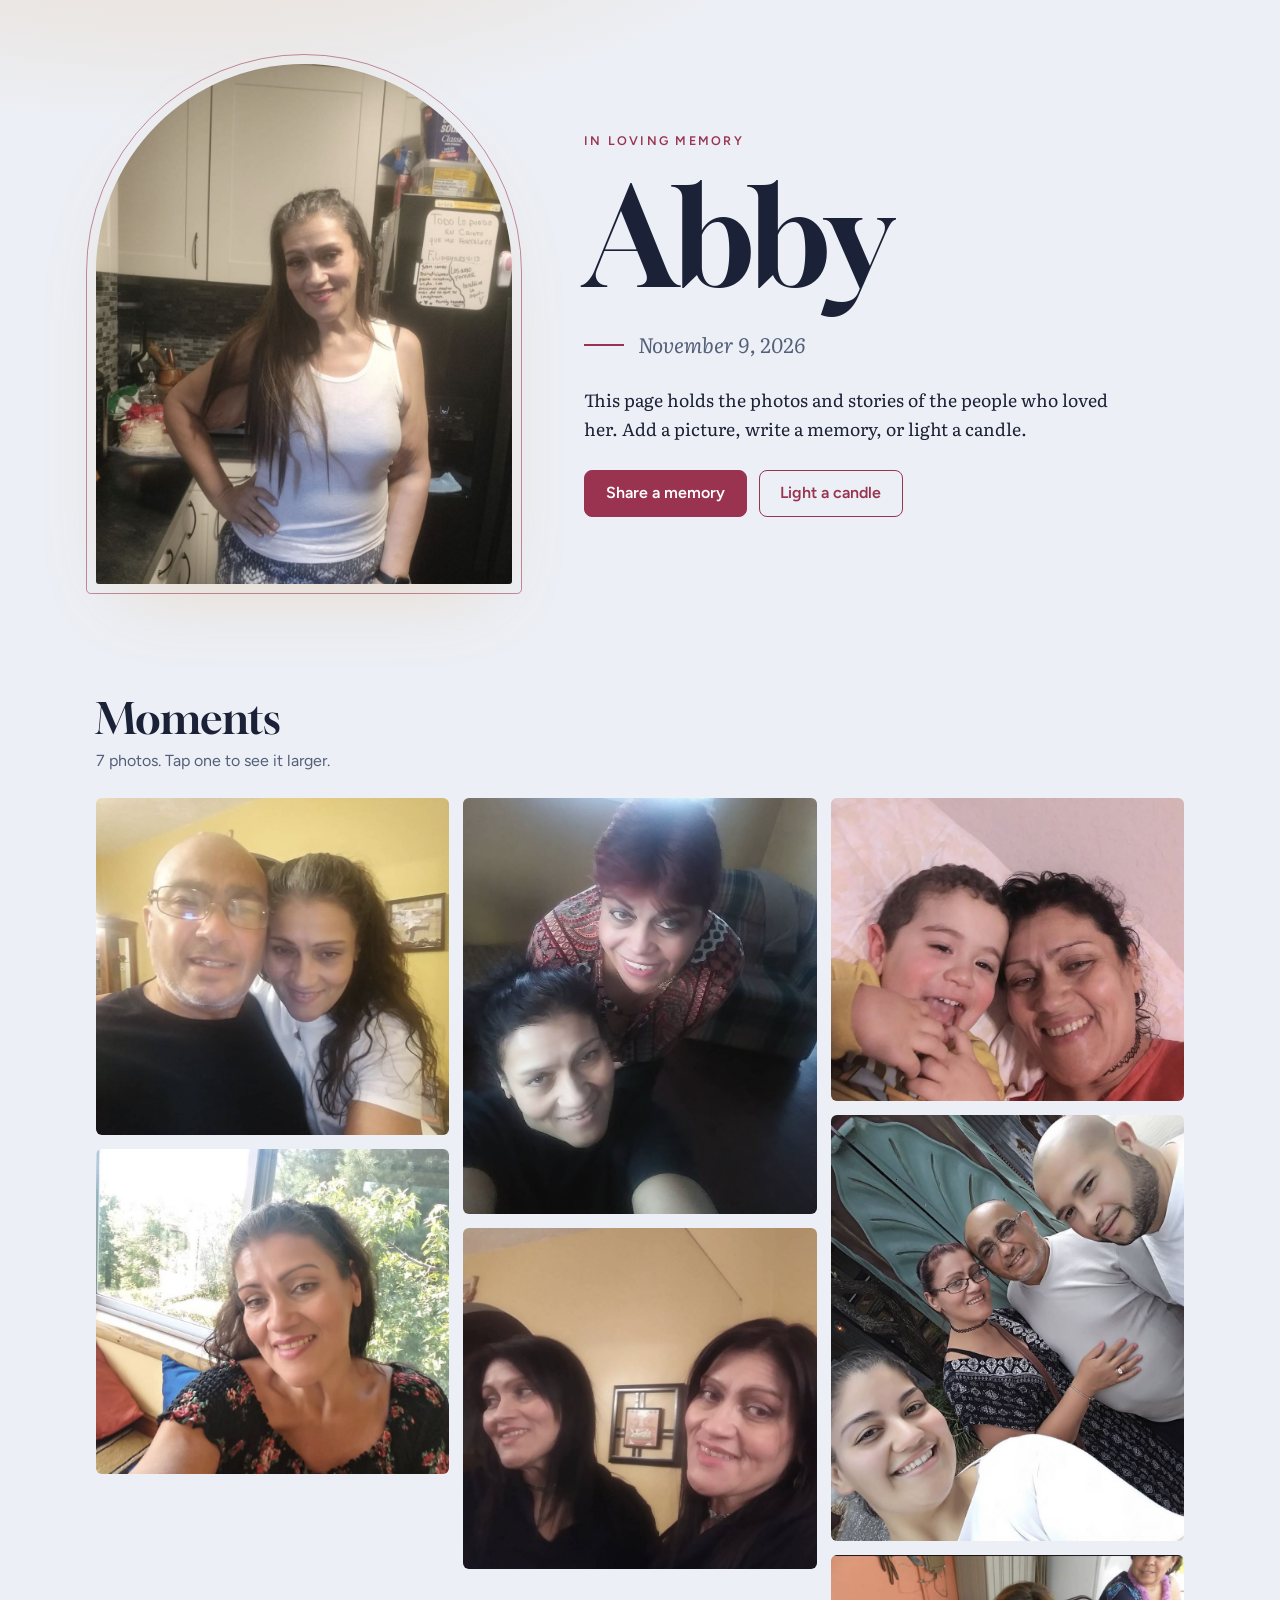
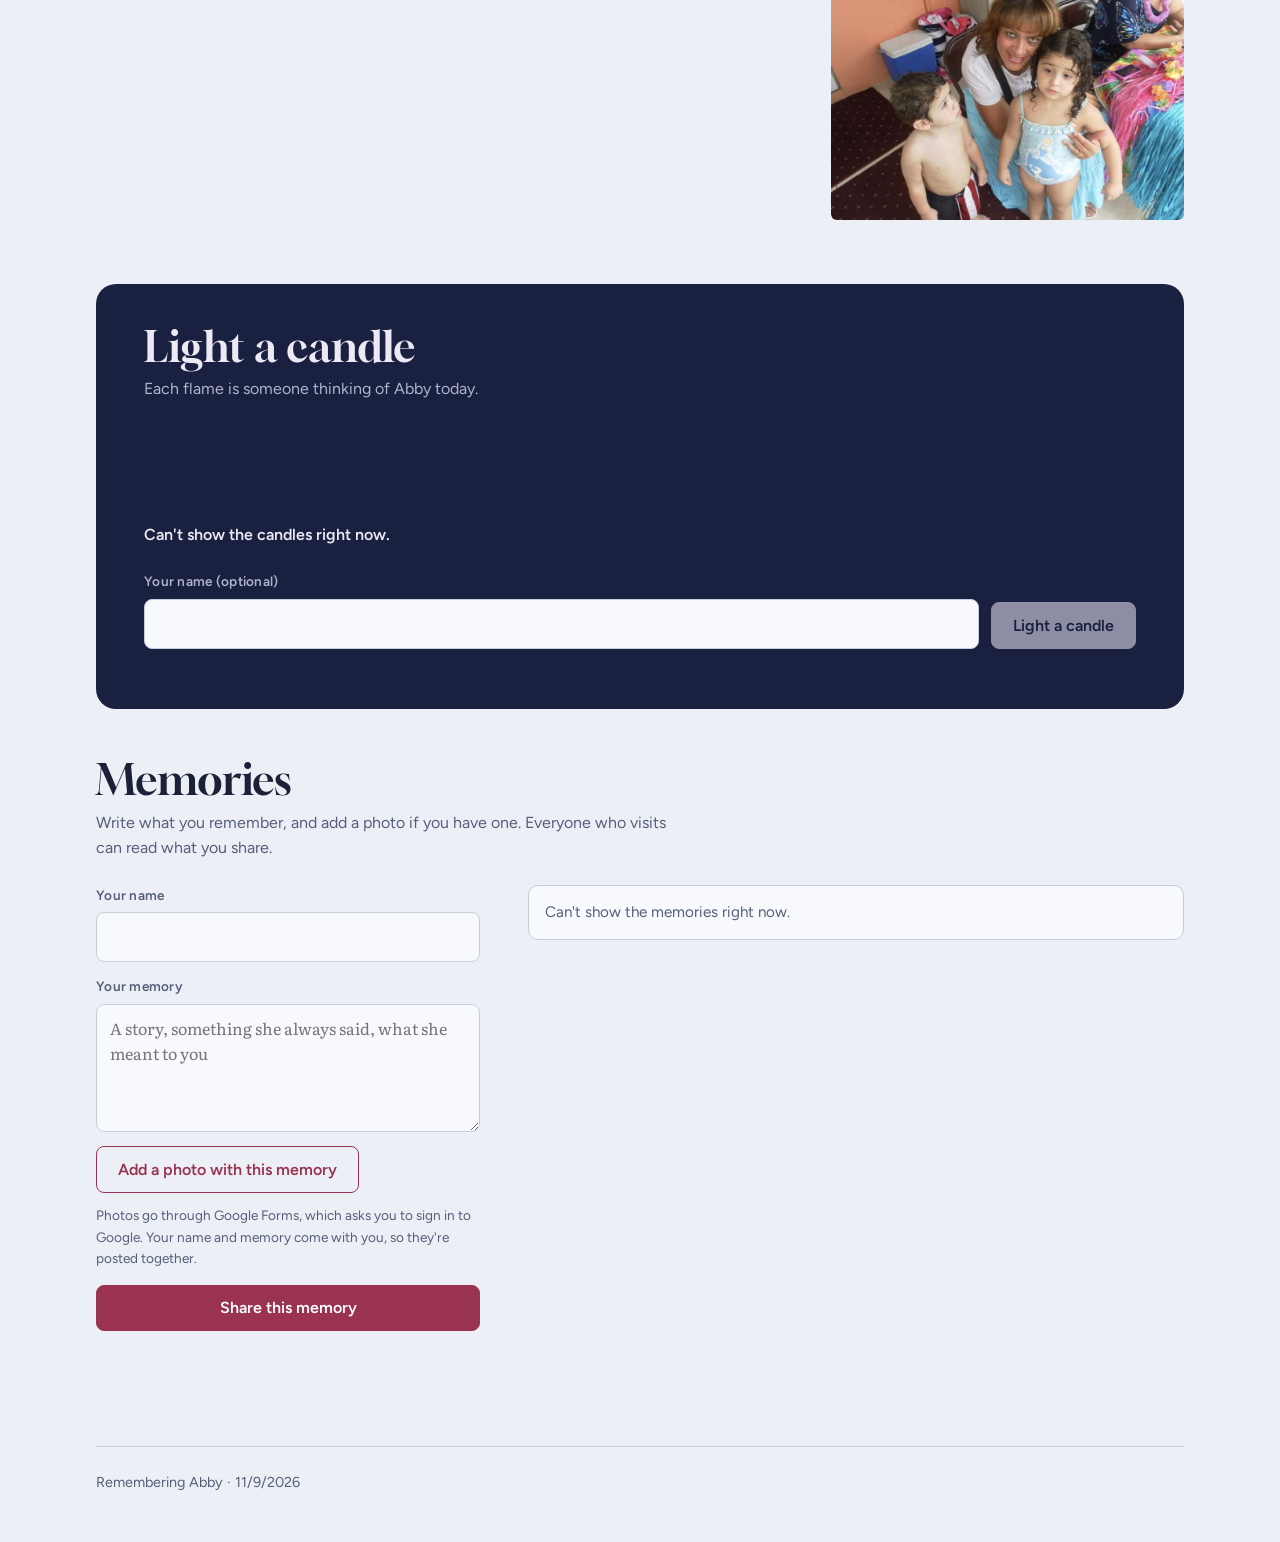
==== abby/index.html @ d4cabc33 "Add files via upload" ====
<!doctype html><html><head><meta charset=utf8><meta name=viewport content="width=device-width,initial-scale=1,viewport-fit=cover"><style>:root{color-scheme:light;box-sizing:border-box;padding-top:env(safe-area-inset-top,0px);padding-bottom:env(safe-area-inset-bottom,0px)}html{scroll-padding-top:env(safe-area-inset-top,0px)}body{margin:0;padding:0;font:14px -apple-system,BlinkMacSystemFont,sans-serif;background:#fff;color:#000}img{max-width:100%}[hidden]:not([hidden=until-found i]){display:none!important}</style></head><body>
<title>Remembering Abby</title>
<meta name="claude:viewport-fit-sides" content="cover">
<link rel="preconnect" href="https://fonts.googleapis.com">
<link rel="preconnect" href="https://fonts.gstatic.com" crossorigin>
<link href="https://fonts.googleapis.com/css2?family=Figtree:wght@400;500;600&family=Gloock&family=Literata:ital,opsz,wght@0,7..72,400;0,7..72,500;1,7..72,400&display=swap" rel="stylesheet">
<style>
/* Layout: arched portrait beside the name on wide screens, stacked on phones; then the photo wall, a candle band, and a shared memory wall with its form. */
:root {
  --bg: #eceff5;
  --surface: #f8f9fc;
  --surface-2: #dfe4ee;
  --fg: #1b2136;
  --muted: #546079;
  --line: #c6cddd;
  --accent: #9a3350;
  --accent-fg: #ffffff;
  --glow: rgba(224, 150, 60, 0.28);
  --band-bg: #1a2040;
  --band-fg: #ece9f5;
  --band-muted: #aeb3cf;
  --scrim: rgba(6, 8, 18, 0.93);
  --scrim-fg: #f2f0f8;
  --display: "Gloock", "Georgia", serif;
  --text: "Literata", "Georgia", serif;
  --ui: "Figtree", system-ui, -apple-system, "Segoe UI", sans-serif;
}
@media (prefers-color-scheme: dark) {
  :root:not([data-theme="light"]) {
    --bg: #10142a;
    --surface: #181d38;
    --surface-2: #232a4d;
    --fg: #ebe8f3;
    --muted: #a3a9c5;
    --line: #313864;
    --accent: #f08fa3;
    --accent-fg: #2a0f18;
    --glow: rgba(246, 185, 85, 0.22);
    --band-bg: #0a0d1e;
    color-scheme: dark;
  }
}
:root[data-theme="dark"] {
  --bg: #10142a;
  --surface: #181d38;
  --surface-2: #232a4d;
  --fg: #ebe8f3;
  --muted: #a3a9c5;
  --line: #313864;
  --accent: #f08fa3;
  --accent-fg: #2a0f18;
  --glow: rgba(246, 185, 85, 0.22);
  --band-bg: #0a0d1e;
  color-scheme: dark;
}

* { box-sizing: border-box; }
html { scroll-behavior: smooth; }
body {
  margin: 0;
  background: var(--bg) radial-gradient(60rem 28rem at 15% -6%, var(--glow), transparent 70%) no-repeat;
  color: var(--fg);
  font-family: var(--ui);
  font-size: 16px;
  line-height: 1.6;
  padding-left: max(16px, env(safe-area-inset-left, 0px));
  padding-right: max(16px, env(safe-area-inset-right, 0px));
  padding-block: 0 3rem;
}
.wrap { max-width: 68rem; margin-inline: auto; }
h1, h2, h3, p { margin: 0; }
button, input, textarea { font: inherit; color: inherit; }
:focus-visible { outline: 2px solid var(--accent); outline-offset: 3px; }

/* Hero */
.hero { display: grid; gap: 2.25rem; align-items: center; padding-block: 2.5rem 3rem; }
.arch { position: relative; width: 100%; max-width: 26rem; margin-inline: auto; aspect-ratio: 4 / 5; }
.arch img {
  display: block; width: 100%; height: 100%; object-fit: cover; object-position: 50% 14%;
  border-radius: 999px 999px 14px 14px;
  box-shadow: 0 30px 80px -30px var(--glow);
  background: var(--surface-2);
}
.arch::after {
  content: ""; position: absolute; inset: -10px; pointer-events: none;
  border: 1.5px solid var(--accent); opacity: 0.55;
  border-radius: 999px 999px 22px 22px;
}
.eyebrow { font-size: 0.78rem; font-weight: 600; letter-spacing: 0.18em; text-transform: uppercase; color: var(--accent); }
h1 { font-family: var(--display); font-weight: 400; font-size: clamp(4.5rem, 19vw, 8.5rem); line-height: 0.95; letter-spacing: -0.01em; margin-block: 0.15em 0.2em; }
.date { display: flex; align-items: center; gap: 0.9rem; font-family: var(--text); font-style: italic; font-size: 1.3rem; color: var(--muted); }
.date::before { content: ""; width: 2.5rem; height: 1.5px; background: var(--accent); }
.lede { font-family: var(--text); font-size: 1.1rem; max-width: 34rem; margin-top: 1.5rem; }
.cta { display: flex; flex-wrap: wrap; gap: 0.75rem; margin-top: 1.75rem; }
.btn {
  display: inline-flex; align-items: center; justify-content: center; min-height: 46px; padding: 0.6rem 1.3rem;
  border-radius: 8px; border: 1.5px solid var(--accent); background: var(--accent); color: var(--accent-fg);
  font-weight: 600; text-decoration: none; cursor: pointer;
}
.btn:hover { filter: brightness(1.08); }
.btn.ghost { background: transparent; color: var(--accent); }
.btn:disabled { opacity: 0.55; cursor: not-allowed; }

/* Sections */
.section { padding-block: 3rem 1rem; }
.section-head { display: grid; gap: 0.4rem; margin-bottom: 1.5rem; }
h2 { font-family: var(--display); font-weight: 400; font-size: clamp(1.9rem, 6vw, 2.6rem); line-height: 1.1; text-wrap: balance; }
.section-head p { color: var(--muted); max-width: 36rem; }

/* Photo wall */
.gallery { column-count: 2; column-gap: 10px; }
.tile {
  display: block; width: 100%; padding: 0; margin: 0 0 10px; border: 0; border-radius: 6px; overflow: hidden;
  background: var(--surface-2); cursor: zoom-in; break-inside: avoid;
}
.tile img { display: block; width: 100%; height: auto; transition: transform 0.35s ease; }
.tile:hover img { transform: scale(1.03); }

/* Candles */
.band { background: var(--band-bg); color: var(--band-fg); border-radius: 20px; padding: 2.5rem clamp(1.25rem, 5vw, 3rem); margin-top: 3rem; }
.band h2 { color: var(--band-fg); }
.band .section-head p { color: var(--band-muted); }
.flames { display: flex; flex-wrap: wrap; align-items: flex-end; gap: 1rem 1.1rem; min-height: 6rem; padding-block: 0.5rem 1.25rem; }
.candle { display: flex; flex-direction: column; align-items: center; width: 24px; }
.candle svg { width: 14px; height: 24px; fill: url(#flameGrad); filter: drop-shadow(0 0 8px rgba(246, 185, 85, 0.75)); transform-origin: 50% 100%; animation: flick 2.6s ease-in-out infinite; animation-delay: var(--d, 0s); }
.candle.unlit svg { fill: none; filter: none; animation: none; opacity: 0; }
.candle .wick { width: 2px; height: 6px; background: #4a4a58; }
.candle .wax { width: 18px; height: 30px; border-radius: 3px 3px 4px 4px; background: linear-gradient(90deg, #d4cdbd, #f2ede1 45%, #c9c1af); }
.candle.unlit .wax { opacity: 0.45; }
.candle.fresh svg { animation: flick 2.6s ease-in-out infinite, kindle 0.9s ease-out; }
@keyframes flick {
  0%, 100% { transform: scale(1, 1) rotate(-1deg); }
  25% { transform: scale(0.96, 1.06) rotate(1.5deg); }
  50% { transform: scale(1.04, 0.97) rotate(-1deg); }
  75% { transform: scale(0.98, 1.03) rotate(1deg); }
}
@keyframes kindle { from { opacity: 0; transform: scale(0.2); } to { opacity: 1; } }
.candle-count { font-weight: 600; }
.candle-names { color: var(--band-muted); font-size: 0.95rem; margin-top: 0.15rem; overflow-wrap: anywhere; }
.candle-form { display: flex; flex-wrap: wrap; gap: 0.75rem; align-items: flex-end; margin-top: 1.5rem; }
.candle-form .field { flex: 1 1 14rem; min-width: 0; }
.band label { color: var(--band-muted); }
.band input { background: rgba(255, 255, 255, 0.08); border-color: rgba(255, 255, 255, 0.25); color: var(--band-fg); }
.band .btn { background: var(--band-fg); border-color: var(--band-fg); color: #1a2040; }
.band .status { color: var(--band-muted); }

/* Form + wall */
.share { display: grid; gap: 2rem; }
.form { display: grid; gap: 0.9rem; align-content: start; min-width: 0; }
.field { display: grid; gap: 0.35rem; min-width: 0; }
label { font-size: 0.85rem; font-weight: 600; letter-spacing: 0.02em; color: var(--muted); }
input[type="text"], textarea {
  width: 100%; padding: 0.7rem 0.8rem; border-radius: 8px; border: 1px solid var(--line); background: var(--surface);
  color: var(--fg); font-family: var(--text); font-size: 16px;
}
textarea { resize: vertical; min-height: 8rem; line-height: 1.55; }
.photo-row { display: flex; flex-wrap: wrap; align-items: center; gap: 0.75rem; }
.thumb { display: none; align-items: center; gap: 0.6rem; min-width: 0; }
.thumb.on { display: flex; }
.thumb img { width: 56px; height: 56px; object-fit: cover; border-radius: 6px; }
.linkish { background: none; border: 0; padding: 0.25rem; color: var(--accent); text-decoration: underline; cursor: pointer; font-size: 0.9rem; }
.status { min-height: 1.4em; font-size: 0.92rem; color: var(--muted); overflow-wrap: anywhere; }
.notice { padding: 0.9rem 1rem; border: 1px solid var(--line); border-radius: 10px; background: var(--surface); color: var(--muted); font-size: 0.95rem; }

.wall { display: grid; gap: 1rem; align-content: start; min-width: 0; }
.card { background: var(--surface); border: 1px solid var(--line); border-radius: 12px; padding: 1.1rem 1.2rem; display: grid; gap: 0.8rem; min-width: 0; }
.card-head { display: flex; flex-wrap: wrap; align-items: baseline; justify-content: space-between; gap: 0.25rem 1rem; }
.card-head strong { font-weight: 600; overflow-wrap: anywhere; }
.card-head time { font-size: 0.85rem; color: var(--muted); }
.card .photo { display: block; width: 100%; padding: 0; border: 0; border-radius: 8px; overflow: hidden; background: var(--surface-2); cursor: zoom-in; }
.card .photo img { display: block; width: 100%; max-height: 28rem; object-fit: cover; }
.card .title { font-family: var(--text); font-weight: 500; font-size: 1.2rem; line-height: 1.35; margin-bottom: -0.35rem; overflow-wrap: anywhere; }
.card .msg { font-family: var(--text); font-size: 1.05rem; white-space: pre-wrap; overflow-wrap: anywhere; }
.card .tools { display: flex; justify-content: flex-end; }
.more { justify-self: start; }
.hint { font-size: 0.85rem; color: var(--muted); flex: 1 1 12rem; }
.preview-bar { margin: 1rem 0 0; padding: 0.6rem 0.9rem; border-radius: 8px; background: #fff4d6; color: #5a4300; font-size: 0.9rem; border: 1px solid #e8cf86; }

footer { margin-top: 4rem; padding-top: 1.5rem; border-top: 1px solid var(--line); color: var(--muted); font-size: 0.9rem; }

/* Lightbox */
.lb {
  position: fixed; inset: 0; z-index: 50; display: grid; place-items: center; background: var(--scrim); color: var(--scrim-fg);
  padding: max(16px, env(safe-area-inset-top, 0px)) max(16px, env(safe-area-inset-right, 0px)) max(16px, env(safe-area-inset-bottom, 0px)) max(16px, env(safe-area-inset-left, 0px));
}
.lb figure { margin: 0; display: grid; gap: 0.75rem; justify-items: center; max-width: 100%; }
.lb img { max-width: 100%; max-height: calc(100dvh - 9rem); object-fit: contain; border-radius: 6px; }
.lb figcaption { font-size: 0.95rem; min-height: 1.4em; text-align: center; }
.lb button {
  position: absolute; width: 46px; height: 46px; border-radius: 50%; border: 1px solid rgba(255, 255, 255, 0.35);
  background: rgba(255, 255, 255, 0.1); color: var(--scrim-fg); font-size: 1.4rem; line-height: 1; cursor: pointer;
}
.lb button:hover { background: rgba(255, 255, 255, 0.22); }
.lb .close { top: max(12px, env(safe-area-inset-top, 0px)); right: max(12px, env(safe-area-inset-right, 0px)); }
.lb .prev { left: max(8px, env(safe-area-inset-left, 0px)); top: 50%; transform: translateY(-50%); }
.lb .next { right: max(8px, env(safe-area-inset-right, 0px)); top: 50%; transform: translateY(-50%); }

@media (min-width: 780px) {
  .hero { grid-template-columns: minmax(0, 26rem) minmax(0, 1fr); gap: 4.5rem; padding-block: 4rem 4rem; }
  .gallery { column-count: 3; column-gap: 14px; }
  .tile { margin-bottom: 14px; }
}
@media (min-width: 900px) {
  .share { grid-template-columns: minmax(0, 24rem) minmax(0, 1fr); gap: 3rem; }
  .form { position: sticky; top: 1.5rem; }
}
@media (prefers-reduced-motion: reduce) {
  html { scroll-behavior: auto; }
  .candle svg, .candle.fresh svg { animation: none; }
  .tile img { transition: none; }
}
</style>

<svg width="0" height="0" aria-hidden="true" style="position:absolute">
  <defs>
    <linearGradient id="flameGrad" x1="0" y1="1" x2="0" y2="0">
      <stop offset="0" stop-color="#ffb347"/>
      <stop offset="0.6" stop-color="#ffd27a"/>
      <stop offset="1" stop-color="#fff5d1"/>
    </linearGradient>
  </defs>
</svg>

<div class="wrap">
  <p class="preview-bar" id="preview-bar" hidden>Preview mode: the Google Forms aren't connected yet, so the memories and candles below are samples.</p>
  <header class="hero">
    <div class="arch">
      <img src="img/hero.jpg" alt="Abby smiling in her kitchen with a hand on her hip" width="1000" height="1710">
    </div>
    <div>
      <p class="eyebrow">In loving memory</p>
      <h1>Abby</h1>
      <p class="date"><time datetime="2026-11-09">November 9, 2026</time></p>
      <p class="lede">This page holds the photos and stories of the people who loved her. Add a picture, write a memory, or light a candle.</p>
      <div class="cta">
        <a class="btn" href="#share">Share a memory</a>
        <a class="btn ghost" href="#candle">Light a candle</a>
      </div>
    </div>
  </header>

  <main>
    <section class="section" id="moments" aria-labelledby="moments-h">
      <div class="section-head">
        <h2 id="moments-h">Moments</h2>
        <p id="gallery-count">Tap a photo to see it larger.</p>
      </div>
      <div class="gallery" id="gallery"></div>
    </section>

    <section class="band" id="candle" aria-labelledby="candle-h">
      <div class="section-head">
        <h2 id="candle-h">Light a candle</h2>
        <p>Each flame is someone thinking of Abby today.</p>
      </div>
      <div class="flames" id="flames" role="list" aria-label="Candles lit for Abby"></div>
      <p class="candle-count" id="candle-count" role="status">Loading candles…</p>
      <p class="candle-names" id="candle-names"></p>
      <form class="candle-form" id="candle-form">
        <div class="field">
          <label for="candle-name">Your name (optional)</label>
          <input type="text" id="candle-name" maxlength="60" autocomplete="name">
        </div>
        <button class="btn" type="submit" id="candle-btn" disabled>Light a candle</button>
      </form>
      <p class="status" id="candle-status" role="status"></p>
    </section>

    <section class="section" id="share" aria-labelledby="share-h">
      <div class="section-head">
        <h2 id="share-h">Memories</h2>
        <p>Write what you remember, and add a photo if you have one. Everyone who visits can read what you share.</p>
      </div>
      <div class="share">
        <form class="form" id="memory-form" novalidate>
          <div class="field">
            <label for="m-name">Your name</label>
            <input type="text" id="m-name" maxlength="60" autocomplete="name">
          </div>
          <div class="field">
            <label for="m-text">Your memory</label>
            <textarea id="m-text" maxlength="1500" placeholder="A story, something she always said, what she meant to you"></textarea>
          </div>
          <div class="photo-row">
            <a class="btn ghost" id="m-photo-btn" href="#" target="_blank" rel="noopener">Add a photo with this memory</a>
            <p class="hint">Photos go through Google Forms, which asks you to sign in to Google. Your name and memory come with you, so they're posted together.</p>
          </div>
          <button class="btn" type="submit" id="m-submit" disabled>Share this memory</button>
          <p class="status" id="m-status" role="status"></p>
        </form>
        <div class="wall" id="wall" aria-live="polite">
          <p class="notice" id="wall-note">Loading memories…</p>
        </div>
      </div>
    </section>
  </main>

  <footer>Remembering Abby · 11/9/2026</footer>
</div>

<div class="lb" id="lb" hidden role="dialog" aria-modal="true" aria-label="Photo viewer">
  <button class="close" id="lb-close" type="button" aria-label="Close photo">&times;</button>
  <button class="prev" id="lb-prev" type="button" aria-label="Previous photo">&#8249;</button>
  <figure>
    <img id="lb-img" alt="">
    <figcaption id="lb-cap"></figcaption>
  </figure>
  <button class="next" id="lb-next" type="button" aria-label="Next photo">&#8250;</button>
</div>

<script>
(function () {
  "use strict";

  /* =====================================================================
     GOOGLE FORMS SETUP: fill these in once the forms exist.
     - action:  the form's link with "viewform" changed to "formResponse"
     - entry.*: field IDs from the form's "Get pre-filled link"
     - csv:     the response sheet, File > Share > Publish to web > CSV
     Anything still saying PASTE keeps the page in preview mode.
     ===================================================================== */
  var CONFIG = {
    memory: {
      action:  "https://docs.google.com/forms/d/e/1FAIpQLSdDPqfYQd69Q_Dnz3l2tv9YeFBlRicogiM8KtrCW0ITz5KDoQ/formResponse",
      viewUrl: "https://docs.google.com/forms/d/e/1FAIpQLSdDPqfYQd69Q_Dnz3l2tv9YeFBlRicogiM8KtrCW0ITz5KDoQ/viewform",
      nameField: "entry.21028733",
      textField: "entry.1093168780",
      csv: "https://docs.google.com/spreadsheets/d/e/2PACX-1vQGcqTcfjVIwiO_v-KPiQbvA0LLLXZblczMjMGXKoSOkxswEpS4YhUX8hgvxDOJX9lTBpZwm-gCsdaD/pub?gid=615825495&single=true&output=csv"
    },
    photo: {   // Form 3: name + photo upload + optional memory (needs Google sign-in)
      viewUrl: "https://docs.google.com/forms/d/e/1FAIpQLScji-bZYxpqD9mlubOj-3CBNRKDo7IFK6G1kAQ6GJN7nrgdfQ/viewform",
      nameField: "entry.1441576275",
      titleField: "entry.563567713",
      textField: "entry.481140223",
      csv: "https://docs.google.com/spreadsheets/d/e/2PACX-1vRhi_HnD9PDhYlUTpYmUnFVQetG2IpYB7aWtWR7qo4spMPxc_ucTqq2AANmQDnhCUdV3_8yseDlxKlJ/pub?gid=1080675191&single=true&output=csv"
    },
    candle: {
      action:  "https://docs.google.com/forms/d/e/1FAIpQLSdXDJqT0vHPb66TXbF1hiiLwu73EiNtqHE0Arfr8khKtmQ5Iw/formResponse",
      nameField: "entry.1441576275",
      csv: "https://docs.google.com/spreadsheets/d/e/2PACX-1vSfJNISyMt6jq0S8rJkQxQJCti8zIp_D3LTbKAzOM-jwy3Oi90uQKAJzUbNRSppQmL9a0AvaQppu4iG/pub?gid=2088502476&single=true&output=csv"
    },
    requireApproval: false,  // false = show everything except rows ticked in the Hide column
    refreshSeconds: 60
  };
  var PREVIEW = /PASTE/.test([CONFIG.memory.csv, CONFIG.memory.nameField, CONFIG.photo.csv, CONFIG.photo.viewUrl, CONFIG.candle.csv, CONFIG.candle.nameField].join(" "));

  var $ = function (id) { return document.getElementById(id); };
  function el(tag, props) {
    var n = document.createElement(tag);
    if (props) Object.keys(props).forEach(function (k) {
      var v = props[k];
      if (k === "class") n.className = v;
      else if (k === "text") n.textContent = v;
      else if (k.slice(0, 2) === "on") n.addEventListener(k.slice(2), v);
      else if (v !== false && v != null) n.setAttribute(k, v === true ? "" : v);
    });
    for (var i = 2; i < arguments.length; i++) {
      var c = arguments[i]; if (c == null) continue;
      n.append(c.nodeType ? c : document.createTextNode(c));
    }
    return n;
  }
  function store(key, val) {
    try { if (val === undefined) return localStorage.getItem(key); localStorage.setItem(key, val); } catch (e) {}
    return null;
  }
  function clean(s, max) { return String(s == null ? "" : s).trim().slice(0, max); }

  /* ---------- Photos that ship with the page ---------- */
  var seeded = [
    { key: "s0", src: "img/p7.jpg", alt: "Abby smiling beside a man with glasses in a yellow room", by: "" },
    { key: "s1", src: "img/p6.jpg", alt: "Abby smiling by a sunny window in a floral top", by: "" },
    { key: "s2", src: "img/p4.jpg", alt: "Abby leaning in for a selfie with a woman in a patterned blouse", by: "" },
    { key: "s3", src: "img/p3.jpg", alt: "Abby and another woman in black tops smiling together", by: "" },
    { key: "s4", src: "img/p5.jpg", alt: "Abby smiling and cuddling with a young boy", by: "" },
    { key: "s5", src: "img/p2.jpg", alt: "Abby with three family members in a group selfie", by: "" },
    { key: "s6", src: "img/p1.jpg", alt: "Abby with two small children at a party", by: "" }
  ];
  var visitor = [], items = seeded.slice(), gallerySig = "";
  function renderGallery() {
    items = seeded.concat(visitor);
    var sig = items.map(function (i) { return i.key; }).join("|");
    if (sig === gallerySig) return;
    gallerySig = sig;
    var g = $("gallery");
    g.replaceChildren.apply(g, items.map(function (it, i) {
      return el("button", { class: "tile", type: "button", "aria-label": "Open photo " + (i + 1) + " of " + items.length, onclick: function () { openLb(i); } },
        driveFallback(el("img", { src: it.src, alt: it.alt, loading: "lazy", decoding: "async", referrerpolicy: "no-referrer" })));
    }));
    $("gallery-count").textContent = items.length + " photos. Tap one to see it larger.";
  }

  /* ---------- Lightbox ---------- */
  var lbIndex = 0, lbOpener = null, touchX = null;
  function showLb() {
    var it = items[lbIndex]; if (!it) return;
    $("lb-img").dataset.try = 0; $("lb-img").src = it.src; $("lb-img").alt = it.alt;
    $("lb-cap").textContent = it.by ? "Shared by " + it.by : "";
    $("lb-prev").hidden = $("lb-next").hidden = items.length < 2;
  }
  function openLb(i) { lbOpener = document.activeElement; lbIndex = i; showLb(); $("lb").hidden = false; document.documentElement.style.overflow = "hidden"; $("lb-close").focus(); }
  function closeLb() { $("lb").hidden = true; document.documentElement.style.overflow = ""; if (lbOpener && lbOpener.focus) lbOpener.focus(); }
  function stepLb(d) { lbIndex = (lbIndex + d + items.length) % items.length; showLb(); }
  $("lb-close").addEventListener("click", closeLb);
  $("lb-prev").addEventListener("click", function () { stepLb(-1); });
  $("lb-next").addEventListener("click", function () { stepLb(1); });
  $("lb").addEventListener("click", function (e) { if (e.target === $("lb")) closeLb(); });
  $("lb").addEventListener("touchstart", function (e) { touchX = e.changedTouches[0].clientX; }, { passive: true });
  $("lb").addEventListener("touchend", function (e) {
    if (touchX == null) return;
    var dx = e.changedTouches[0].clientX - touchX; touchX = null;
    if (Math.abs(dx) > 50) stepLb(dx < 0 ? 1 : -1);
  }, { passive: true });
  document.addEventListener("keydown", function (e) {
    if ($("lb").hidden) return;
    if (e.key === "Escape") closeLb(); else if (e.key === "ArrowLeft") stepLb(-1); else if (e.key === "ArrowRight") stepLb(1);
  });

  /* ---------- Google Sheets (CSV) reading ---------- */
  function parseCsv(text) {
    var rows = [], row = [], f = "", q = false;
    for (var i = 0; i < text.length; i++) {
      var c = text[i];
      if (q) { if (c === '"') { if (text[i + 1] === '"') { f += '"'; i++; } else q = false; } else f += c; }
      else if (c === '"') q = true;
      else if (c === ",") { row.push(f); f = ""; }
      else if (c === "\n" || c === "\r") { if (c === "\r" && text[i + 1] === "\n") i++; row.push(f); rows.push(row); row = []; f = ""; }
      else f += c;
    }
    if (f || row.length) { row.push(f); rows.push(row); }
    return rows.filter(function (r) { return r.some(function (x) { return x.trim(); }); });
  }
  function toObjects(rows, prefix) {
    prefix = prefix || "r";
    if (!rows.length) return [];
    var head = rows[0].map(function (h) { return h.toLowerCase(); });
    function col(word) { return head.findIndex(function (h) { return h.indexOf(word) >= 0; }); }
    var c = { title: col("title"), time: col("timestamp"), name: col("name"), text: (col("memory") >= 0 ? col("memory") : col("message")), photo: col("photo"), ok: col("approved"), hide: col("hide") };
    return rows.slice(1).map(function (r, i) {
      function g(k) { return c[k] >= 0 ? (r[c[k]] || "") : ""; }
      return { id: prefix + i, title: clean(g("title"), 100), time: g("time"), name: clean(g("name"), 60), text: clean(g("text"), 1500), photo: drivePhoto(g("photo")), approved: /^\s*(yes|y|true|x)\s*$/i.test(g("ok")), hidden: /^\s*(yes|y|true|x)\s*$/i.test(g("hide")) };
    });
  }
  function drivePhoto(link) {
    var m = String(link || "").match(/[?&]id=([\w-]+)|\/d\/([\w-]+)/);
    var id = m && (m[1] || m[2]);
    return id ? "https://drive.google.com/thumbnail?id=" + id + "&sz=w1200" : (/^img\//.test(link) ? link : null);
  }
  function driveFallback(img) {
    var m = img.src.match(/[?&]id=([\w-]+)|\/d\/([\w-]+)/), id = m && (m[1] || m[2]);
    var tries = id ? ["https://drive.google.com/thumbnail?id=" + id + "&sz=w1200", "https://lh3.googleusercontent.com/d/" + id + "=w1200", "https://drive.google.com/uc?export=view&id=" + id] : [];
    img.addEventListener("error", function () {
      var n = Number(img.dataset.try || 0) + 1;
      img.dataset.try = n;
      if (n < tries.length) img.src = tries[n];
      else { var box = img.closest(".photo, .tile"); if (box) box.hidden = true; }
    });
    return img;
  }
  function fetchCsv(url, prefix) {
    return fetch(url + (url.indexOf("?") < 0 ? "?" : "&") + "t=" + Date.now()).then(function (r) {
      if (!r.ok) throw new Error("http " + r.status);
      return r.text();
    }).then(function (t) { return toObjects(parseCsv(t), prefix); });
  }

  /* ---------- Sending to Google Forms ---------- */
  function sendForm(action, fields) {
    var body = new URLSearchParams();
    Object.keys(fields).forEach(function (k) { body.append(k, fields[k]); });
    if (PREVIEW) return new Promise(function (r) { setTimeout(r, 600); });
    // Google doesn't let pages read the reply, so a sent request counts as done.
    return fetch(action, { method: "POST", mode: "no-cors", body: body });
  }

  /* ---------- Sample data for preview mode ---------- */
  var SAMPLE = {
    memories: [
      { id: "d1", time: "11/9/2026 9:12:00", name: "Sample: a cousin", text: "This is where a memory will show up once someone sends one through the form. A story, something she always said, what she meant to them.", photo: null, approved: true },
      { id: "d2", time: "11/9/2026 8:40:00", name: "Sample: a friend", text: "A Title On The First Line\nIf the first line of a memory is short, it shows as a heading like the one above. Photo posts come from the photo form, and the memory written with it shows on the same card, under the picture.", photo: "img/p3.jpg", approved: true },
      { id: "d3", time: "11/9/2026 8:05:00", name: "Not approved yet", text: "You won't see this one, because it hasn't been approved in the sheet.", photo: null, approved: false }
    ],
    candles: [{ name: "Sample name" }, { name: "" }, { name: "Another name" }, { name: "" }, { name: "" }]
  };

  /* ---------- Candles ---------- */
  var candles = [], localCandle = store("abby-candle") === "1";
  function flameSvg() {
    var s = document.createElementNS("http://www.w3.org/2000/svg", "svg");
    s.setAttribute("viewBox", "0 0 14 24"); s.setAttribute("aria-hidden", "true");
    var p = document.createElementNS("http://www.w3.org/2000/svg", "path");
    p.setAttribute("d", "M7 0C7 7 1 10 1 17a6 6 0 0 0 12 0C13 12 9.500 9.500 7 0Z");
    s.appendChild(p); return s;
  }
  function renderCandles(freshLast) {
    var box = $("flames"), shown = candles.slice(0, 36), n = candles.length;
    if (!n) {
      box.replaceChildren(el("div", { class: "candle unlit", role: "listitem", "aria-label": "No candle lit yet" }, flameSvg(), el("div", { class: "wick" }), el("div", { class: "wax" })));
    } else {
      box.replaceChildren.apply(box, shown.map(function (c, i) {
        var node = el("div", { class: "candle" + (freshLast && i === 0 ? " fresh" : ""), role: "listitem", title: c.name || "",
          "aria-label": c.name ? "Candle lit by " + c.name : "A candle lit by someone who loved her" }, flameSvg(), el("div", { class: "wick" }), el("div", { class: "wax" }));
        node.style.setProperty("--d", (-((i * 0.37) % 2.6)).toFixed(2) + "s");
        return node;
      }));
    }
    $("candle-count").textContent = n === 0 ? "No candles lit yet. Light the first one." : n + (n === 1 ? " candle lit" : " candles lit");
    var named = candles.filter(function (c) { return c.name; }).slice(0, 3).map(function (c) { return c.name; });
    var rest = n - named.length, line = "";
    if (named.length) {
      line = "Lit by " + (named.length === 1 ? named[0] : named.slice(0, -1).join(", ") + " and " + named[named.length - 1]);
      if (rest > 0) line += (named.length === 1 ? " and " : ", plus ") + rest + " more";
      line += ".";
    }
    $("candle-names").textContent = line;
    $("candle-btn").disabled = localCandle;
    $("candle-btn").textContent = localCandle ? "Your candle is lit" : "Light a candle";
  }
  function loadCandles() {
    if (PREVIEW) { if (!candles.length) candles = SAMPLE.candles.slice(); renderCandles(); return Promise.resolve(); }
    return fetchCsv(CONFIG.candle.csv).then(function (rows) {
      candles = rows.reverse().map(function (r) { return { name: r.name }; });
      renderCandles();
    }).catch(function () { $("candle-count").textContent = "Can't show the candles right now."; });
  }
  $("candle-form").addEventListener("submit", function (e) {
    e.preventDefault();
    if (localCandle) return;
    var name = clean($("candle-name").value, 60);
    if (name) store("abby-name", name);
    $("candle-btn").disabled = true; $("candle-status").textContent = "Lighting…";
    var f = {}; f[CONFIG.candle.nameField] = name;
    sendForm(CONFIG.candle.action, f).then(function () {
      localCandle = true; store("abby-candle", "1");
      candles.unshift({ name: name });
      renderCandles(true);
      $("candle-status").textContent = "Your candle is lit. Thank you.";
    }).catch(function () {
      $("candle-btn").disabled = false;
      $("candle-status").textContent = "That didn't go through. Check your connection and try again.";
    });
  });

  /* ---------- Memories ---------- */
  var memories = [], memLimit = 12;
  function whenText(t) {
    var d = new Date(t);
    return isNaN(d) ? "" : d.toLocaleDateString(undefined, { month: "short", day: "numeric", year: "numeric" });
  }
  /* A short first line with more text under it (no ending period) is shown as the memory's title. */
  function splitTitle(m) {
    if (m.title) return { title: m.title, body: m.text };
    var t = m.text || "", nl = t.indexOf("\n");
    if (nl > 0) {
      var first = t.slice(0, nl).trim(), rest = t.slice(nl + 1).trim();
      if (rest && first.length <= 70 && !/[.,;]$/.test(first)) return { title: first, body: rest };
    }
    return { title: "", body: t };
  }
  function renderWall() {
    var list = memories.filter(function (m) { return !m.hidden && (!CONFIG.requireApproval || m.approved); })
                       .filter(function (m) { return m.text || m.photo; });
    visitor = list.filter(function (m) { return m.photo; }).map(function (m) {
      return { key: m.id, src: m.photo, alt: "Photo shared by " + (m.name || "a visitor"), by: m.name || "" };
    });
    renderGallery();
    var wall = $("wall");
    if (!list.length) { wall.replaceChildren(el("p", { class: "notice", text: "No memories here yet. The first one shared will appear for everyone who visits." })); return; }
    var cards = list.slice(0, memLimit).map(function (m) {
      var kids = [el("div", { class: "card-head" }, el("strong", { text: m.name || "A friend" }), el("time", { text: whenText(m.time) }))];
      if (m.photo) kids.push(el("button", { class: "photo", type: "button", "aria-label": "Open photo shared by " + (m.name || "a visitor"),
        onclick: function () { var ix = items.findIndex(function (i) { return i.key === m.id; }); if (ix >= 0) openLb(ix); } },
        driveFallback(el("img", { src: m.photo, alt: "Photo shared by " + (m.name || "a visitor"), loading: "lazy", decoding: "async", referrerpolicy: "no-referrer" }))));
      var tb = splitTitle(m);
      if (tb.title) kids.push(el("h3", { class: "title", text: tb.title }));
      if (tb.body) kids.push(el("p", { class: "msg", text: tb.body }));
      return el.apply(null, ["article", { class: "card" }].concat(kids));
    });
    if (list.length > memLimit) cards.push(el("button", { class: "btn ghost more", type: "button", onclick: function () { memLimit += 12; renderWall(); } }, "Show more memories"));
    wall.replaceChildren.apply(wall, cards);
  }
  function loadMemories() {
    if (PREVIEW) { memories = SAMPLE.memories; renderWall(); return Promise.resolve(); }
    // Text-only memories (Form 1) and photo posts (Form 3) are merged and shown newest first.
    return Promise.all([
      fetchCsv(CONFIG.memory.csv, "m").catch(function () { return null; }),
      fetchCsv(CONFIG.photo.csv, "p").catch(function () { return null; })
    ]).then(function (res) {
      if (!res[0] && !res[1]) throw new Error("both failed");
      memories = (res[0] || []).concat(res[1] || []).sort(function (a, b) { return (Date.parse(b.time) || 0) - (Date.parse(a.time) || 0); });
      renderWall();
    }).catch(function () { $("wall").replaceChildren(el("p", { class: "notice", text: "Can't show the memories right now." })); });
  }

  /* "Add a photo" opens the Google Form with name and memory already filled in */
  function photoLink() {
    var u = CONFIG.photo.viewUrl + "?usp=pp_url";
    var n = clean($("m-name").value, 60), t = clean($("m-text").value, 1500);
    if (n) u += "&" + CONFIG.photo.nameField + "=" + encodeURIComponent(n);
    var tb = splitTitle({ text: t });
    if (tb.title) u += "&" + CONFIG.photo.titleField + "=" + encodeURIComponent(tb.title);
    if (tb.body) u += "&" + CONFIG.photo.textField + "=" + encodeURIComponent(tb.body);
    return u;
  }
  $("m-photo-btn").addEventListener("click", function (e) {
    if (PREVIEW) { e.preventDefault(); $("m-status").textContent = "Preview: this opens the photo form with your name and memory already filled in, so the photo and memory post together."; return; }
    this.href = photoLink();
    if (clean($("m-name").value, 60)) store("abby-name", clean($("m-name").value, 60));
  });

  $("memory-form").addEventListener("submit", function (e) {
    e.preventDefault();
    var name = clean($("m-name").value, 60), text = clean($("m-text").value, 1500);
    if (!name) { $("m-status").textContent = "Please add your name so people know who this is from."; $("m-name").focus(); return; }
    if (!text) { $("m-status").textContent = "Write a few words first, or use Add a photo to send a picture."; $("m-text").focus(); return; }
    store("abby-name", name);
    $("m-submit").disabled = true; $("m-status").textContent = "Sharing…";
    var f = {}; f[CONFIG.memory.nameField] = name; f[CONFIG.memory.textField] = text;
    sendForm(CONFIG.memory.action, f).then(function () {
      $("m-text").value = "";
      $("m-status").textContent = CONFIG.requireApproval
        ? "Thank you. Your memory will appear here once the family has read it."
        : "Thank you. Your memory will appear here in a few minutes.";
    }).catch(function () {
      $("m-status").textContent = "That didn't go through. Check your connection and try again.";
    }).then(function () { $("m-submit").disabled = false; });
  });

  /* ---------- Start ---------- */
  $("preview-bar").hidden = !PREVIEW;
  $("m-submit").disabled = false;
  var saved = store("abby-name");
  if (saved) { $("m-name").value = saved; $("candle-name").value = saved; }
  renderGallery();
  loadCandles(); loadMemories();
  if (!PREVIEW) setInterval(function () { loadCandles(); loadMemories(); }, CONFIG.refreshSeconds * 1000);
})();
</script>

</body></html>
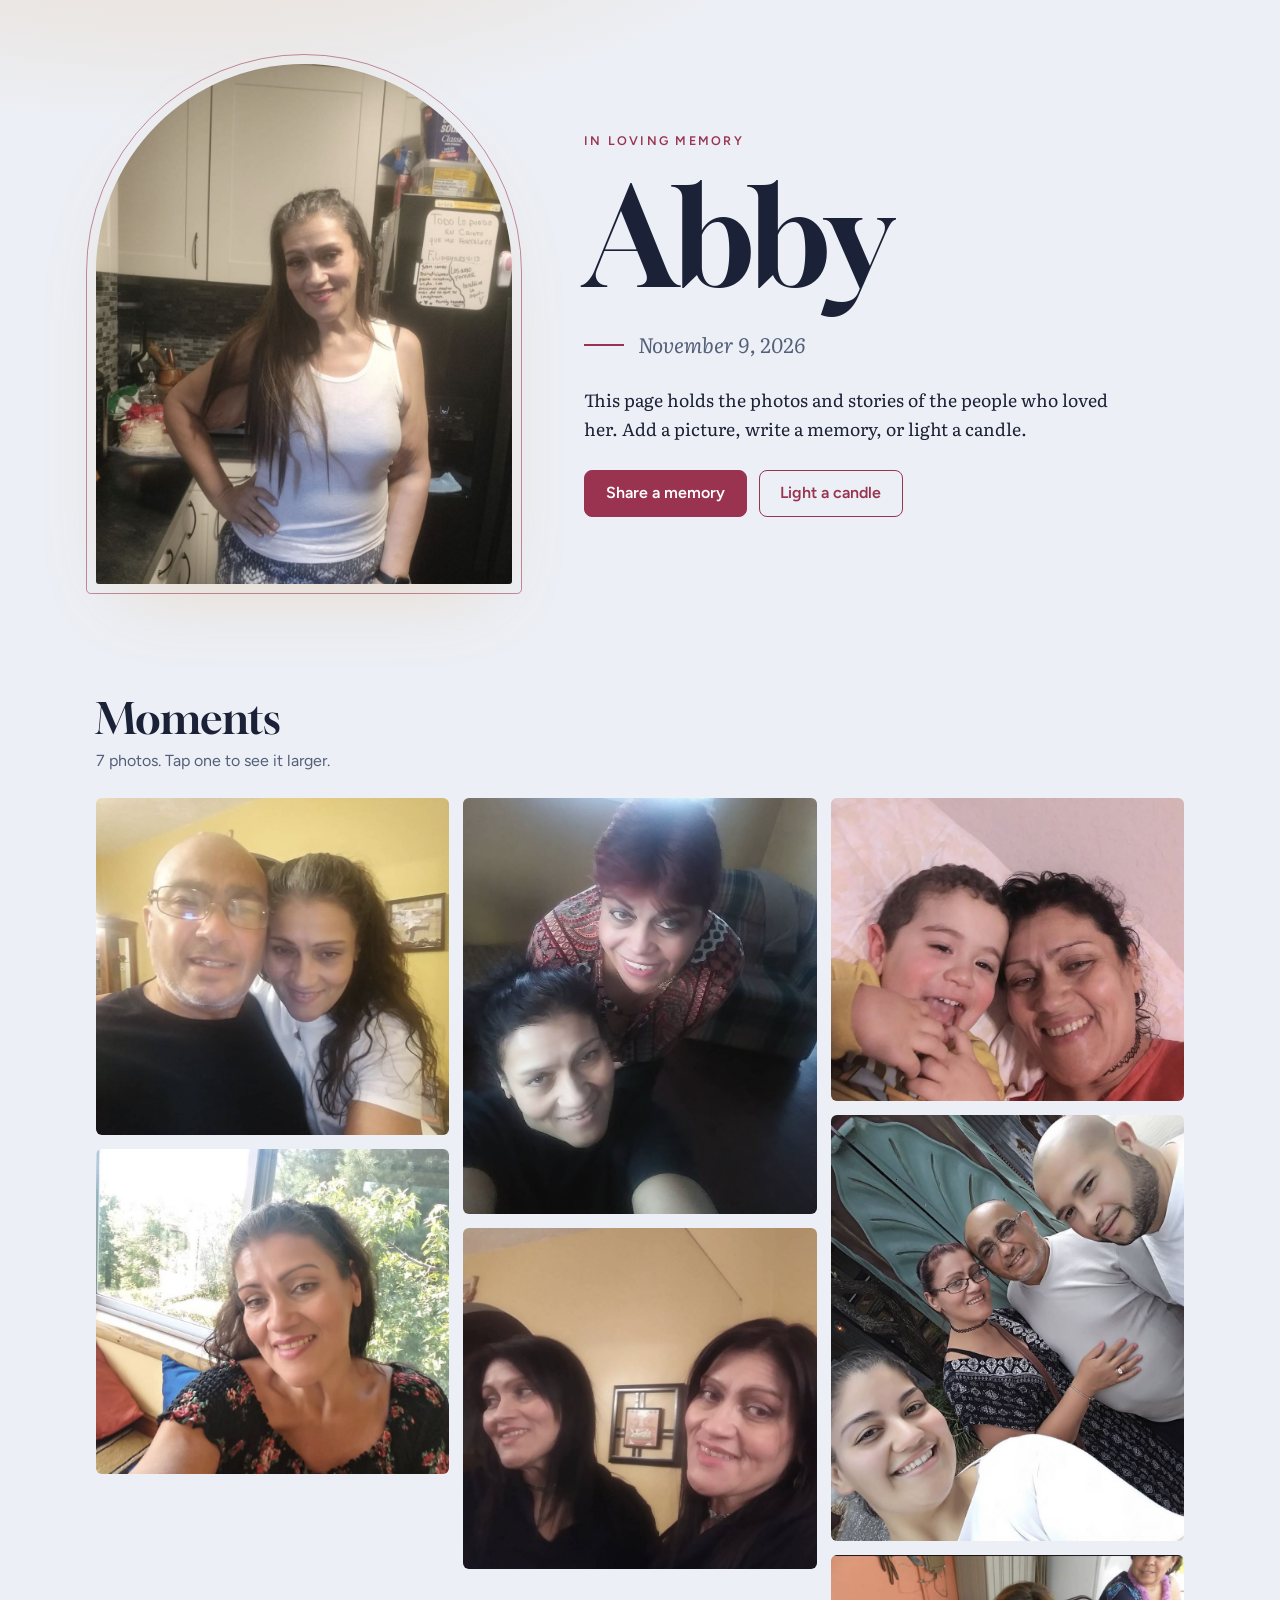
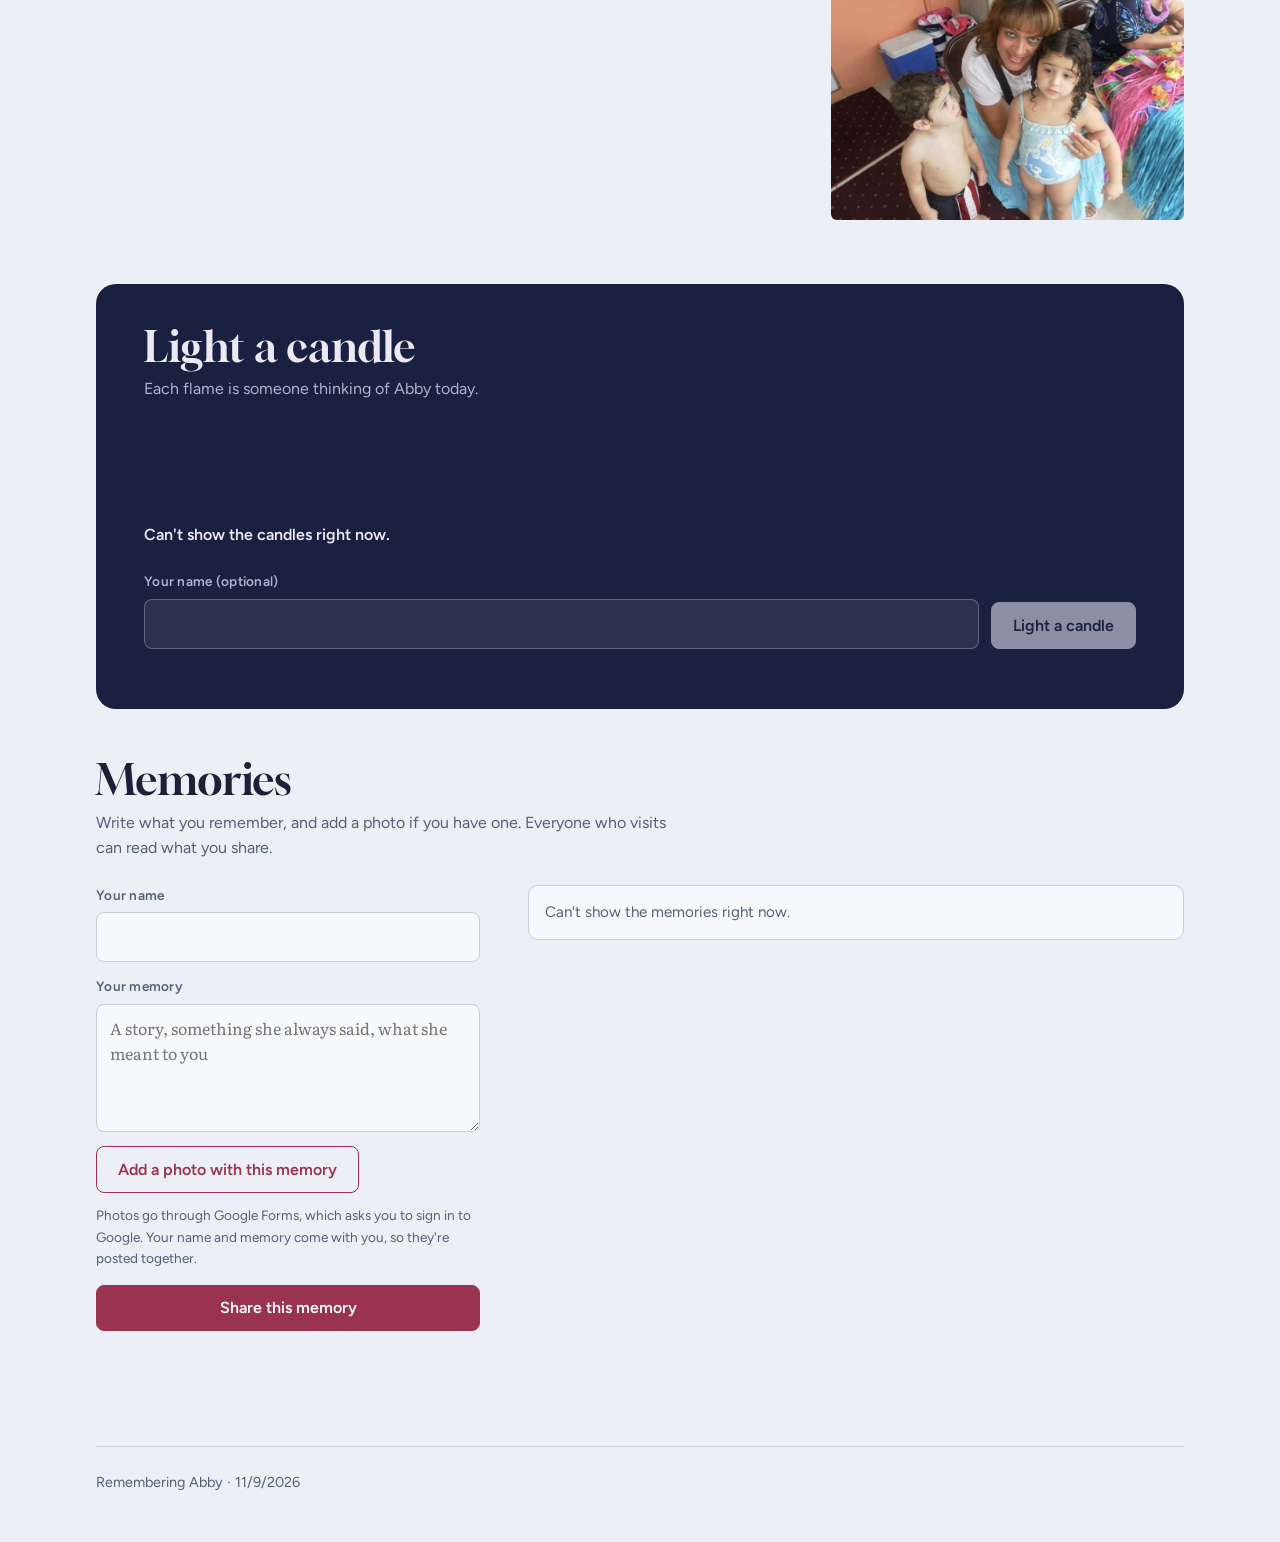
==== commit 30938485: "Add files via upload" ====
--- a/abby/index.html
+++ b/abby/index.html
@@ -136,11 +136,22 @@
 }
 @keyframes kindle { from { opacity: 0; transform: scale(0.2); } to { opacity: 1; } }
 .candle-count { font-weight: 600; }
+.names-btn { background: none; border: 0; padding: 0.3rem 0; margin-top: 0.2rem; color: var(--band-fg); text-decoration: underline; text-underline-offset: 3px; cursor: pointer; font-size: 0.95rem; }
+.names-dlg { width: min(30rem, calc(100vw - 32px)); max-height: min(80dvh, 40rem); padding: 0; border: 0; border-radius: 16px; background: var(--band-bg); color: var(--band-fg); box-shadow: 0 30px 80px rgba(0,0,0,0.5); }
+.names-dlg::backdrop { background: var(--scrim); }
+.names-dlg .nd-head { position: sticky; top: 0; display: flex; align-items: center; justify-content: space-between; gap: 1rem; padding: 1.1rem 1.25rem 0.9rem; background: var(--band-bg); border-bottom: 1px solid rgba(255,255,255,0.12); }
+.names-dlg h3 { font-family: var(--display); font-weight: 400; font-size: 1.5rem; margin: 0; }
+.names-dlg .nd-close { width: 40px; height: 40px; flex: none; border-radius: 50%; border: 1px solid rgba(255,255,255,0.3); background: transparent; color: inherit; font-size: 1.3rem; cursor: pointer; }
+.names-dlg ul { list-style: none; margin: 0; padding: 0.25rem 1.25rem 0.5rem; }
+.names-dlg li { display: flex; align-items: center; gap: 0.7rem; padding: 0.7rem 0; border-bottom: 1.5px dotted rgba(255,255,255,0.28); font-family: var(--text); font-size: 1.05rem; overflow-wrap: anywhere; }
+.names-dlg li::before { content: ""; width: 7px; height: 7px; flex: none; border-radius: 50%; background: #ffc56b; box-shadow: 0 0 8px rgba(255, 197, 107, 0.8); }
+.names-dlg li:last-child { border-bottom: 0; }
+.names-dlg .nd-foot { padding: 0.25rem 1.25rem 1.25rem; color: var(--band-muted); font-size: 0.92rem; }
 .candle-names { color: var(--band-muted); font-size: 0.95rem; margin-top: 0.15rem; overflow-wrap: anywhere; }
 .candle-form { display: flex; flex-wrap: wrap; gap: 0.75rem; align-items: flex-end; margin-top: 1.5rem; }
 .candle-form .field { flex: 1 1 14rem; min-width: 0; }
 .band label { color: var(--band-muted); }
-.band input { background: rgba(255, 255, 255, 0.08); border-color: rgba(255, 255, 255, 0.25); color: var(--band-fg); }
+.band input, .band input[type="text"] { background: rgba(255, 255, 255, 0.08); border-color: rgba(255, 255, 255, 0.25); color: var(--band-fg); }
 .band .btn { background: var(--band-fg); border-color: var(--band-fg); color: #1a2040; }
 .band .status { color: var(--band-muted); }
 
@@ -175,6 +186,24 @@
 .more { justify-self: start; }
 .hint { font-size: 0.85rem; color: var(--muted); flex: 1 1 12rem; }
 .preview-bar { margin: 1rem 0 0; padding: 0.6rem 0.9rem; border-radius: 8px; background: #fff4d6; color: #5a4300; font-size: 0.9rem; border: 1px solid #e8cf86; }
+
+/* Likes (heart) */
+.react { display: flex; align-items: center; gap: 0.35rem; margin: -0.35rem 0 -0.25rem; }
+.heart { width: 42px; height: 42px; margin-left: -9px; display: grid; place-items: center; border: 0; padding: 0; background: none; color: var(--fg); cursor: pointer; -webkit-tap-highlight-color: transparent; }
+.heart svg { width: 26px; height: 26px; fill: none; stroke: currentColor; stroke-width: 1.9; stroke-linejoin: round; transition: transform 0.12s ease; }
+.heart:hover svg { transform: scale(1.06); }
+.heart:active svg { transform: scale(0.88); }
+.heart.on { color: var(--heart, var(--accent)); }
+.heart.on svg { fill: currentColor; }
+.heart.pop svg { animation: heartpop 0.45s cubic-bezier(0.17, 0.89, 0.32, 1.49); }
+@keyframes heartpop { 0% { transform: scale(1); } 25% { transform: scale(0.78); } 60% { transform: scale(1.25); } 100% { transform: scale(1); } }
+.likes { font-size: 0.92rem; font-weight: 600; color: var(--fg); }
+.likes.zero { font-weight: 400; color: var(--muted); }
+.card .photo { position: relative; }
+.burst { position: absolute; inset: 0; display: grid; place-items: center; pointer-events: none; }
+.burst svg { width: 96px; height: 96px; fill: #fff; filter: drop-shadow(0 6px 18px rgba(0, 0, 0, 0.35)); animation: burst 0.9s ease forwards; }
+@keyframes burst { 0% { transform: scale(0); opacity: 0; } 15% { transform: scale(1.15); opacity: 0.95; } 30% { transform: scale(0.95); } 45%, 80% { transform: scale(1); opacity: 0.95; } 100% { transform: scale(0.9) translateY(-10px); opacity: 0; } }
+@media (prefers-reduced-motion: reduce) { .heart.pop svg, .burst svg { animation: none; } .burst { display: none; } }
 
 footer { margin-top: 4rem; padding-top: 1.5rem; border-top: 1px solid var(--line); color: var(--muted); font-size: 0.9rem; }
 
@@ -256,6 +285,7 @@
       <div class="flames" id="flames" role="list" aria-label="Candles lit for Abby"></div>
       <p class="candle-count" id="candle-count" role="status">Loading candles…</p>
       <p class="candle-names" id="candle-names"></p>
+      <button class="names-btn" type="button" id="names-btn" hidden>See all names</button>
       <form class="candle-form" id="candle-form">
         <div class="field">
           <label for="candle-name">Your name (optional)</label>
@@ -298,6 +328,15 @@
   <footer>Remembering Abby · 11/9/2026</footer>
 </div>
 
+<dialog class="names-dlg" id="names-dlg" aria-labelledby="nd-title">
+  <div class="nd-head">
+    <h3 id="nd-title">Candles lit for Abby</h3>
+    <button class="nd-close" id="nd-close" type="button" aria-label="Close list">&times;</button>
+  </div>
+  <ul id="nd-list"></ul>
+  <p class="nd-foot" id="nd-foot"></p>
+</dialog>
+
 <div class="lb" id="lb" hidden role="dialog" aria-modal="true" aria-label="Photo viewer">
   <button class="close" id="lb-close" type="button" aria-label="Close photo">&times;</button>
   <button class="prev" id="lb-prev" type="button" aria-label="Previous photo">&#8249;</button>
@@ -339,6 +378,13 @@
       nameField: "entry.1441576275",
       csv: "https://docs.google.com/spreadsheets/d/e/2PACX-1vSfJNISyMt6jq0S8rJkQxQJCti8zIp_D3LTbKAzOM-jwy3Oi90uQKAJzUbNRSppQmL9a0AvaQppu4iG/pub?gid=2088502476&single=true&output=csv"
     },
+    reactions: {   // Form 4: Memory + Action (Like/Unlike) + Visitor
+      action: "https://docs.google.com/forms/d/e/1FAIpQLSc_7oLmffYkn9qz5t9RXBWTX9eHY40Wje1BkAx_b9aln24hhw/formResponse",
+      memoryField: "entry.1098573537",
+      actionField: "entry.2119044638",
+      visitorField: "entry.1415699998",
+      csv: "https://docs.google.com/spreadsheets/d/e/2PACX-1vRXHsRoCdHxu8a53FF86Fn8IBp-cL1lLoiXBk24RWOoSh1F_fYH4D6Dsml3Vqe3VnXIM-KwO1WviWSc/pub?gid=1845567372&single=true&output=csv"
+    },
     requireApproval: false,  // false = show everything except rows ticked in the Hide column
     refreshSeconds: 60
   };
@@ -513,6 +559,9 @@
       line += ".";
     }
     $("candle-names").textContent = line;
+    var allNamed = candles.filter(function (c) { return c.name; });
+    $("names-btn").hidden = allNamed.length <= 3;
+    $("names-btn").textContent = "See all " + allNamed.length + " names";
     $("candle-btn").disabled = localCandle;
     $("candle-btn").textContent = localCandle ? "Your candle is lit" : "Light a candle";
   }
@@ -541,6 +590,88 @@
     });
   });
 
+  /* Full list of candle names */
+  function openNames() {
+    var named = candles.filter(function (c) { return c.name; });
+    var list = $("nd-list");
+    list.replaceChildren.apply(list, named.map(function (c) { return el("li", { text: c.name }); }));
+    var quiet = candles.length - named.length;
+    $("nd-foot").textContent = quiet > 0 ? "Plus " + quiet + (quiet === 1 ? " candle" : " candles") + " lit without a name." : "";
+    var d = $("names-dlg");
+    if (d.showModal) d.showModal(); else d.setAttribute("open", "");
+  }
+  function closeNames() { var d = $("names-dlg"); if (d.close) d.close(); else d.removeAttribute("open"); }
+  $("names-btn").addEventListener("click", openNames);
+  $("nd-close").addEventListener("click", closeNames);
+  $("names-dlg").addEventListener("click", function (e) { if (e.target === this) closeNames(); });
+
+  /* ---------- Likes ---------- */
+  var visitorId = store("abby-visitor");
+  if (!visitorId) { visitorId = "v" + Math.random().toString(36).slice(2, 10) + Date.now().toString(36); store("abby-visitor", visitorId); }
+  var serverLikes = {}, myLikes = {};
+  try { myLikes = JSON.parse(store("abby-likes") || "{}") || {}; } catch (e) { myLikes = {}; }
+  function memKey(m) {
+    var s = m.id.charAt(0) + "|" + m.time + "|" + m.name, h = 5381;
+    for (var i = 0; i < s.length; i++) h = ((h << 5) + h + s.charCodeAt(i)) | 0;
+    return m.id.charAt(0) + (h >>> 0).toString(36);
+  }
+  function likeState(k) {
+    var v = serverLikes[k] || {}, n = 0;
+    Object.keys(v).forEach(function (id) { if (id !== visitorId && v[id]) n++; });
+    var mine = Object.prototype.hasOwnProperty.call(myLikes, k) ? !!myLikes[k] : !!v[visitorId];
+    return { n: n + (mine ? 1 : 0), mine: mine };
+  }
+  function setLike(k, on) {
+    myLikes[k] = on; store("abby-likes", JSON.stringify(myLikes));
+    var R = CONFIG.reactions, f = {};
+    f[R.memoryField] = k; f[R.actionField] = on ? "Like" : "Unlike"; f[R.visitorField] = visitorId;
+    sendForm(R.action, f).catch(function () {});
+  }
+  function heartSvg() {
+    var s = document.createElementNS("http://www.w3.org/2000/svg", "svg");
+    s.setAttribute("viewBox", "0 0 24 24"); s.setAttribute("aria-hidden", "true");
+    var p = document.createElementNS("http://www.w3.org/2000/svg", "path");
+    p.setAttribute("d", "M12 20.6s-7.2-4.4-9.4-8.9C1 8.4 2.9 4.6 6.5 4.6c2.2 0 3.7 1.3 4.5 2.7L12 8.8l1-1.5c.8-1.4 2.3-2.7 4.5-2.7 3.6 0 5.5 3.8 3.9 7.1-2.2 4.5-9.4 8.9-9.4 8.9z");
+    s.appendChild(p); return s;
+  }
+  function reactRow(m) {
+    var k = memKey(m);
+    var btn = el("button", { class: "heart", type: "button", "aria-label": "Like this memory" }, heartSvg());
+    var cnt = el("span", { class: "likes" });
+    function paint(pop) {
+      var st = likeState(k);
+      btn.classList.toggle("on", st.mine); btn.setAttribute("aria-pressed", String(st.mine));
+      cnt.classList.toggle("zero", st.n === 0);
+      cnt.textContent = st.n === 0 ? "Be the first to like this" : st.n === 1 ? "1 like" : st.n + " likes";
+      if (pop) { btn.classList.remove("pop"); void btn.offsetWidth; btn.classList.add("pop"); }
+    }
+    paint(false);
+    btn.addEventListener("click", function () { setLike(k, !likeState(k).mine); paint(true); });
+    return { row: el("div", { class: "react" }, btn, cnt), like: function () { if (!likeState(k).mine) setLike(k, true); paint(true); } };
+  }
+  function burst(box) {
+    var b = el("span", { class: "burst" }); b.appendChild(heartSvg()); box.appendChild(b);
+    setTimeout(function () { b.remove(); }, 950);
+  }
+  function loadReactions() {
+    var url = CONFIG.reactions.csv;
+    return fetch(url + (url.indexOf("?") < 0 ? "?" : "&") + "t=" + Date.now()).then(function (r) { if (!r.ok) throw new Error(); return r.text(); }).then(function (t) {
+      var rows = parseCsv(t); if (!rows.length) return;
+      var head = rows[0].map(function (h) { return h.toLowerCase(); });
+      var cm = head.findIndex(function (h) { return h.indexOf("memory") >= 0; }),
+          ca = head.findIndex(function (h) { return h.indexOf("action") >= 0; }),
+          cv = head.findIndex(function (h) { return h.indexOf("visitor") >= 0; });
+      if (cm < 0 || ca < 0 || cv < 0) return;
+      var next = {};
+      rows.slice(1).forEach(function (r) {   // rows are oldest first, so the last one per visitor wins
+        var k = (r[cm] || "").trim(), v = (r[cv] || "").trim(); if (!k || !v) return;
+        (next[k] = next[k] || {})[v] = /^\s*like\s*$/i.test(r[ca] || "");
+      });
+      serverLikes = next;
+      renderWall();
+    }).catch(function () {});
+  }
+
   /* ---------- Memories ---------- */
   var memories = [], memLimit = 12;
   function whenText(t) {
@@ -568,12 +699,19 @@
     if (!list.length) { wall.replaceChildren(el("p", { class: "notice", text: "No memories here yet. The first one shared will appear for everyone who visits." })); return; }
     var cards = list.slice(0, memLimit).map(function (m) {
       var kids = [el("div", { class: "card-head" }, el("strong", { text: m.name || "A friend" }), el("time", { text: whenText(m.time) }))];
-      if (m.photo) kids.push(el("button", { class: "photo", type: "button", "aria-label": "Open photo shared by " + (m.name || "a visitor"),
-        onclick: function () { var ix = items.findIndex(function (i) { return i.key === m.id; }); if (ix >= 0) openLb(ix); } },
+      var react = reactRow(m), tapTimer = null;
+      if (m.photo) kids.push(el("button", { class: "photo", type: "button", "aria-label": "Open photo shared by " + (m.name || "a visitor") + ". Double-tap to like.",
+        onclick: function () {
+          var box = this;
+          if (tapTimer) { clearTimeout(tapTimer); tapTimer = null; react.like(); burst(box); return; }
+          tapTimer = setTimeout(function () { tapTimer = null; var ix = items.findIndex(function (i) { return i.key === m.id; }); if (ix >= 0) openLb(ix); }, 260);
+        } },
         driveFallback(el("img", { src: m.photo, alt: "Photo shared by " + (m.name || "a visitor"), loading: "lazy", decoding: "async", referrerpolicy: "no-referrer" }))));
+      if (m.photo) kids.push(react.row);
       var tb = splitTitle(m);
       if (tb.title) kids.push(el("h3", { class: "title", text: tb.title }));
       if (tb.body) kids.push(el("p", { class: "msg", text: tb.body }));
+      if (!m.photo) kids.push(react.row);
       return el.apply(null, ["article", { class: "card" }].concat(kids));
     });
     if (list.length > memLimit) cards.push(el("button", { class: "btn ghost more", type: "button", onclick: function () { memLimit += 12; renderWall(); } }, "Show more memories"));
@@ -632,8 +770,8 @@
   var saved = store("abby-name");
   if (saved) { $("m-name").value = saved; $("candle-name").value = saved; }
   renderGallery();
-  loadCandles(); loadMemories();
-  if (!PREVIEW) setInterval(function () { loadCandles(); loadMemories(); }, CONFIG.refreshSeconds * 1000);
+  loadCandles(); loadMemories().then(loadReactions);
+  if (!PREVIEW) setInterval(function () { loadCandles(); loadMemories().then(loadReactions); }, CONFIG.refreshSeconds * 1000);
 })();
 </script>
 
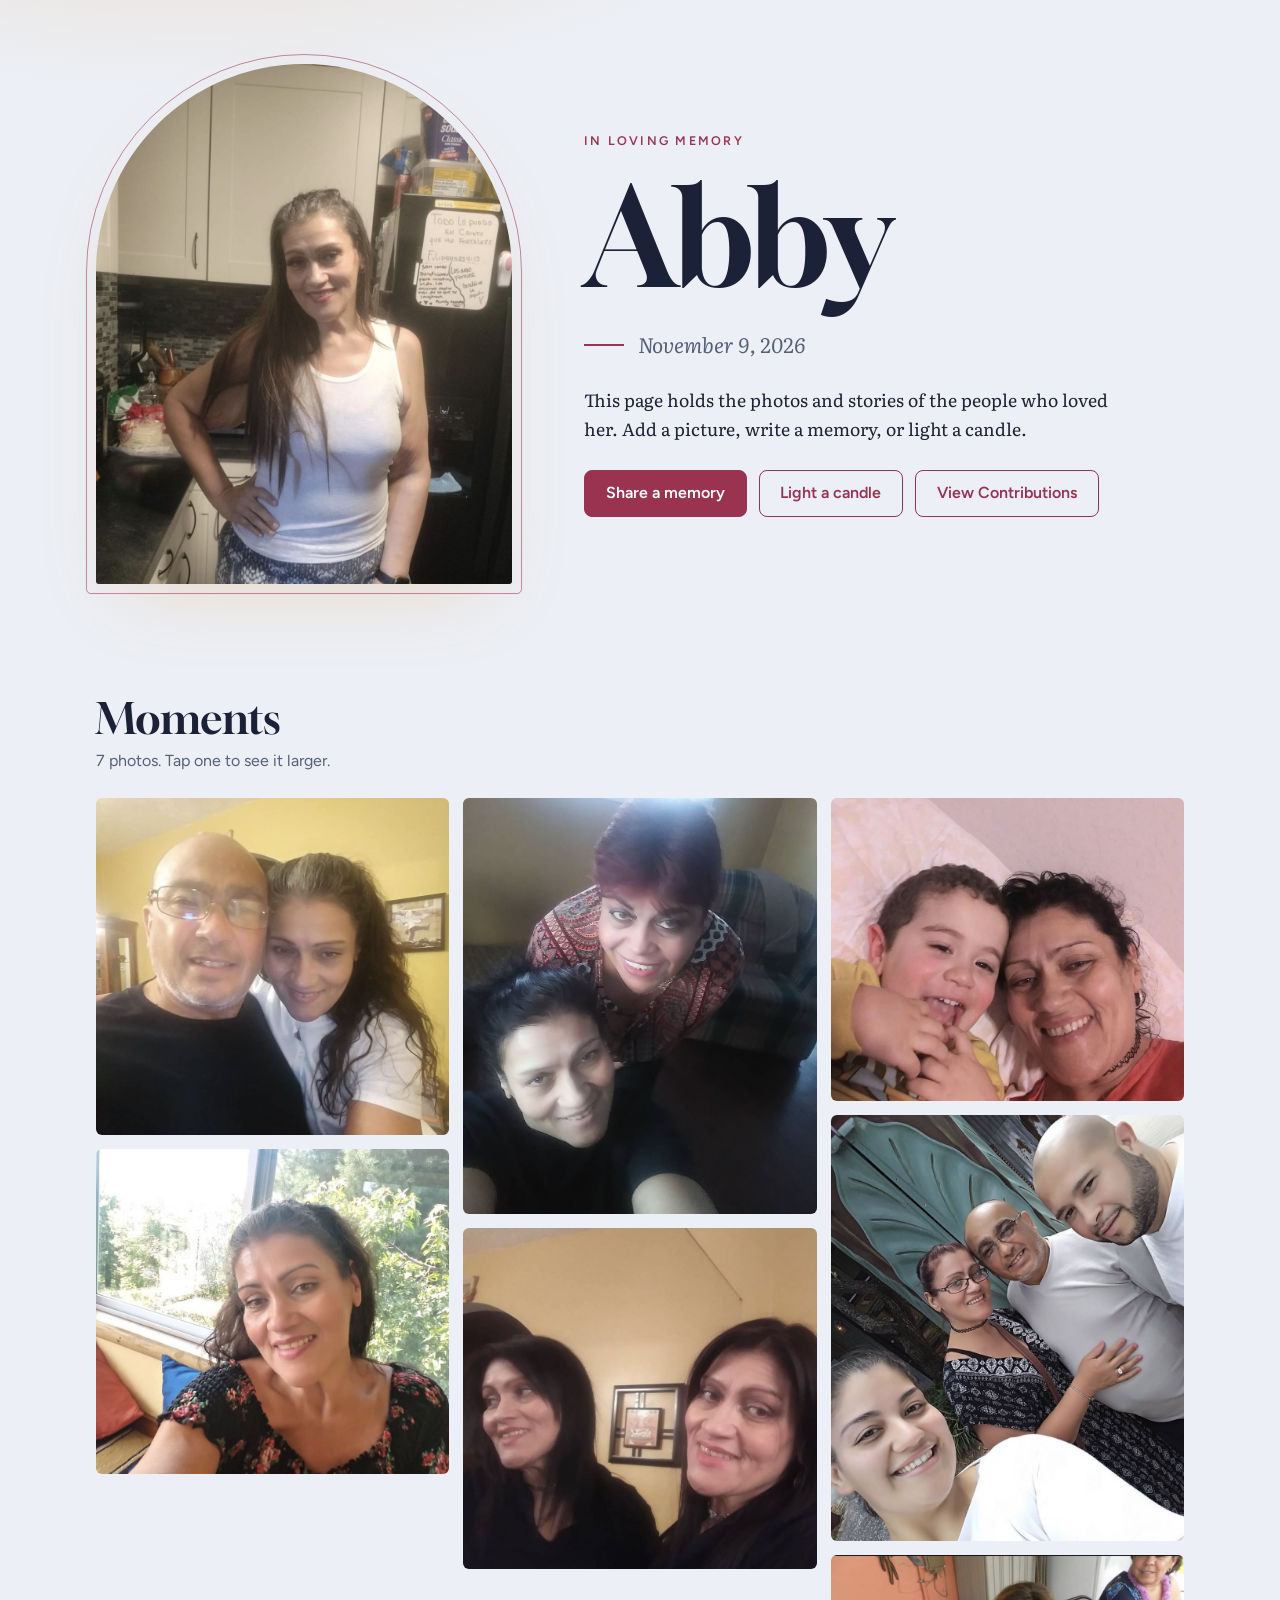
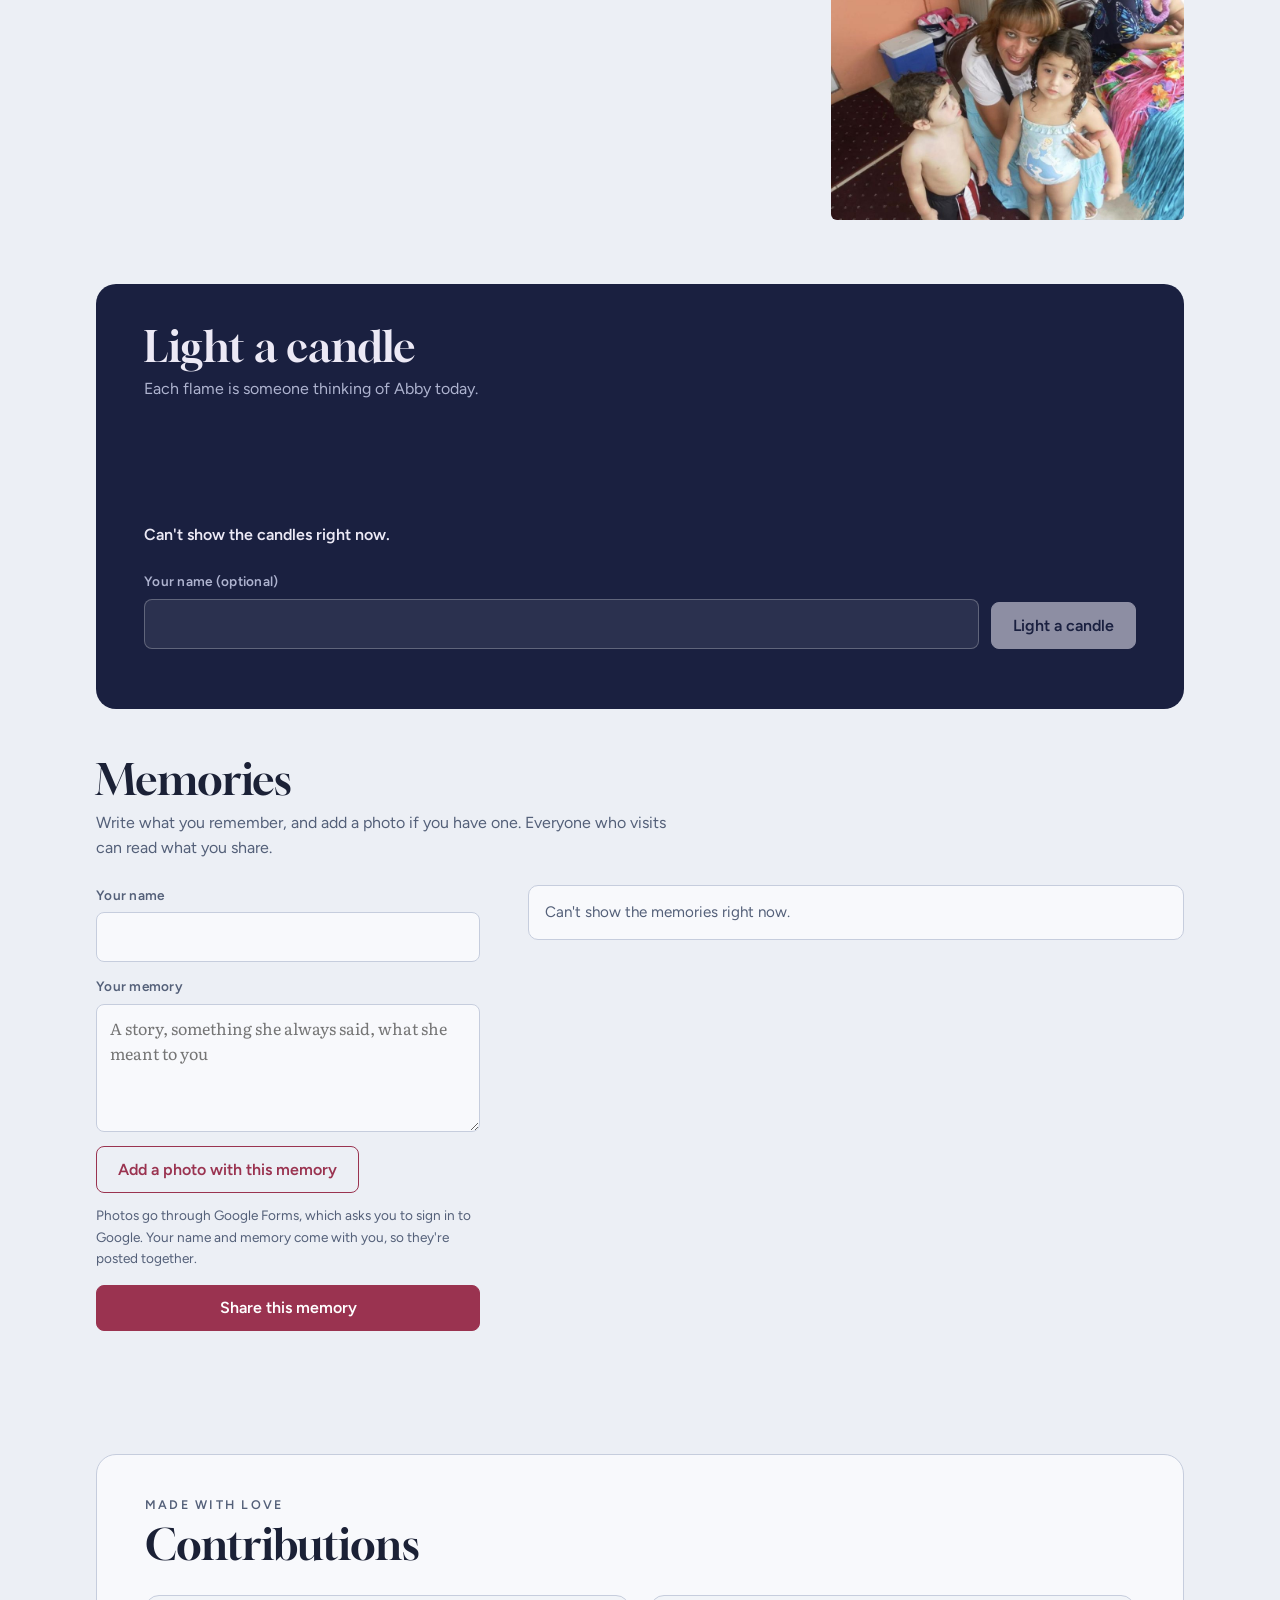
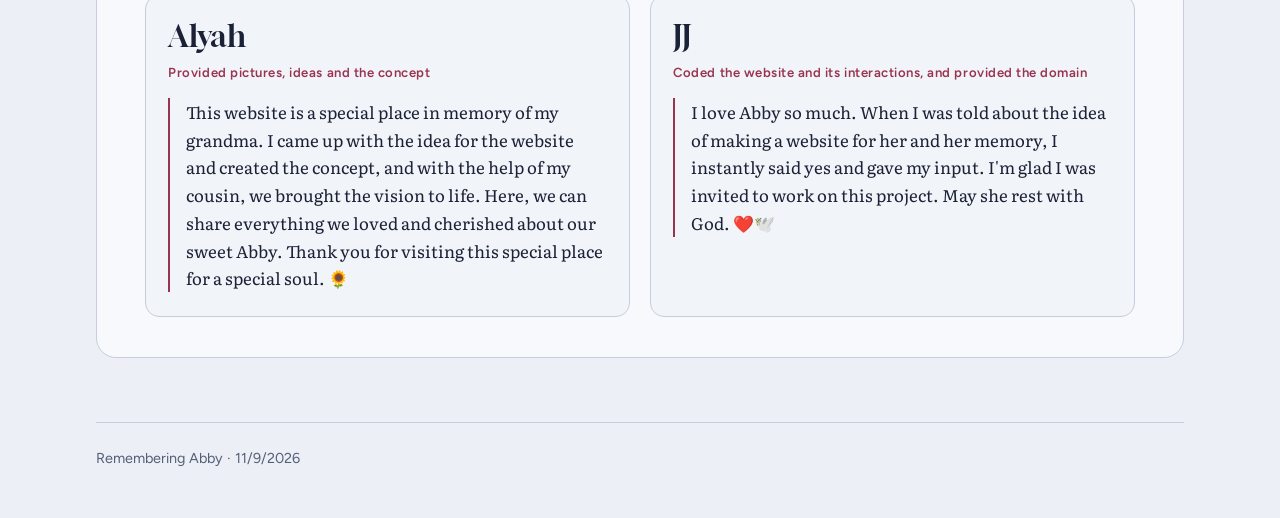
==== commit c93d36f8: "Add contributions section with acknowledgments Added a contributions section to honor individuals in" ====
--- a/abby/index.html
+++ b/abby/index.html
@@ -205,6 +205,16 @@
 @keyframes burst { 0% { transform: scale(0); opacity: 0; } 15% { transform: scale(1.15); opacity: 0.95; } 30% { transform: scale(0.95); } 45%, 80% { transform: scale(1); opacity: 0.95; } 100% { transform: scale(0.9) translateY(-10px); opacity: 0; } }
 @media (prefers-reduced-motion: reduce) { .heart.pop svg, .burst svg { animation: none; } .burst { display: none; } }
 
+/* Contributions */
+.contrib { margin-top: 4.5rem; padding: 2.5rem clamp(1.25rem, 5vw, 3rem); border-radius: 20px; background: var(--surface); border: 1px solid var(--line); scroll-margin-top: 1.5rem; }
+.contrib .section-head { margin-bottom: 1.75rem; }
+.people { display: grid; gap: 1.25rem; }
+.person { display: grid; gap: 0.6rem; align-content: start; padding: 1.4rem 1.4rem 1.5rem; border-radius: 14px; background: color-mix(in srgb, var(--bg) 55%, var(--surface)); border: 1px solid var(--line); min-width: 0; }
+.person h3 { font-family: var(--display); font-weight: 400; font-size: 1.9rem; line-height: 1.1; margin: 0; }
+.person .role { font-size: 0.82rem; font-weight: 600; letter-spacing: 0.04em; color: var(--accent); }
+.person blockquote { margin: 0.35rem 0 0; padding-left: 1rem; border-left: 2px solid var(--accent); font-family: var(--text); font-size: 1.05rem; line-height: 1.65; overflow-wrap: anywhere; }
+@media (min-width: 780px) { .people { grid-template-columns: 1fr 1fr; } }
+
 footer { margin-top: 4rem; padding-top: 1.5rem; border-top: 1px solid var(--line); color: var(--muted); font-size: 0.9rem; }
 
 /* Lightbox */
@@ -264,6 +274,7 @@
       <div class="cta">
         <a class="btn" href="#share">Share a memory</a>
         <a class="btn ghost" href="#candle">Light a candle</a>
+        <a class="btn ghost" href="#contributions">View Contributions</a>
       </div>
     </div>
   </header>
@@ -324,6 +335,25 @@
       </div>
     </section>
   </main>
+
+  <section class="contrib" id="contributions" aria-labelledby="contrib-h">
+    <div class="section-head">
+      <p class="eyebrow">Made with love</p>
+      <h2 id="contrib-h">Contributions</h2>
+    </div>
+    <div class="people">
+      <article class="person">
+        <h3>Alyah</h3>
+        <p class="role">Provided pictures, ideas and the concept</p>
+        <blockquote>This website is a special place in memory of my grandma. I came up with the idea for the website and created the concept, and with the help of my cousin, we brought the vision to life. Here, we can share everything we loved and cherished about our sweet Abby. Thank you for visiting this special place for a special soul. 🌻</blockquote>
+      </article>
+      <article class="person">
+        <h3>JJ</h3>
+        <p class="role">Coded the website and its interactions, and provided the domain</p>
+        <blockquote>I love Abby so much. When I was told about the idea of making a website for her and her memory, I instantly said yes and gave my input. I'm glad I was invited to work on this project. May she rest with God. ❤️🕊️</blockquote>
+      </article>
+    </div>
+  </section>
 
   <footer>Remembering Abby · 11/9/2026</footer>
 </div>
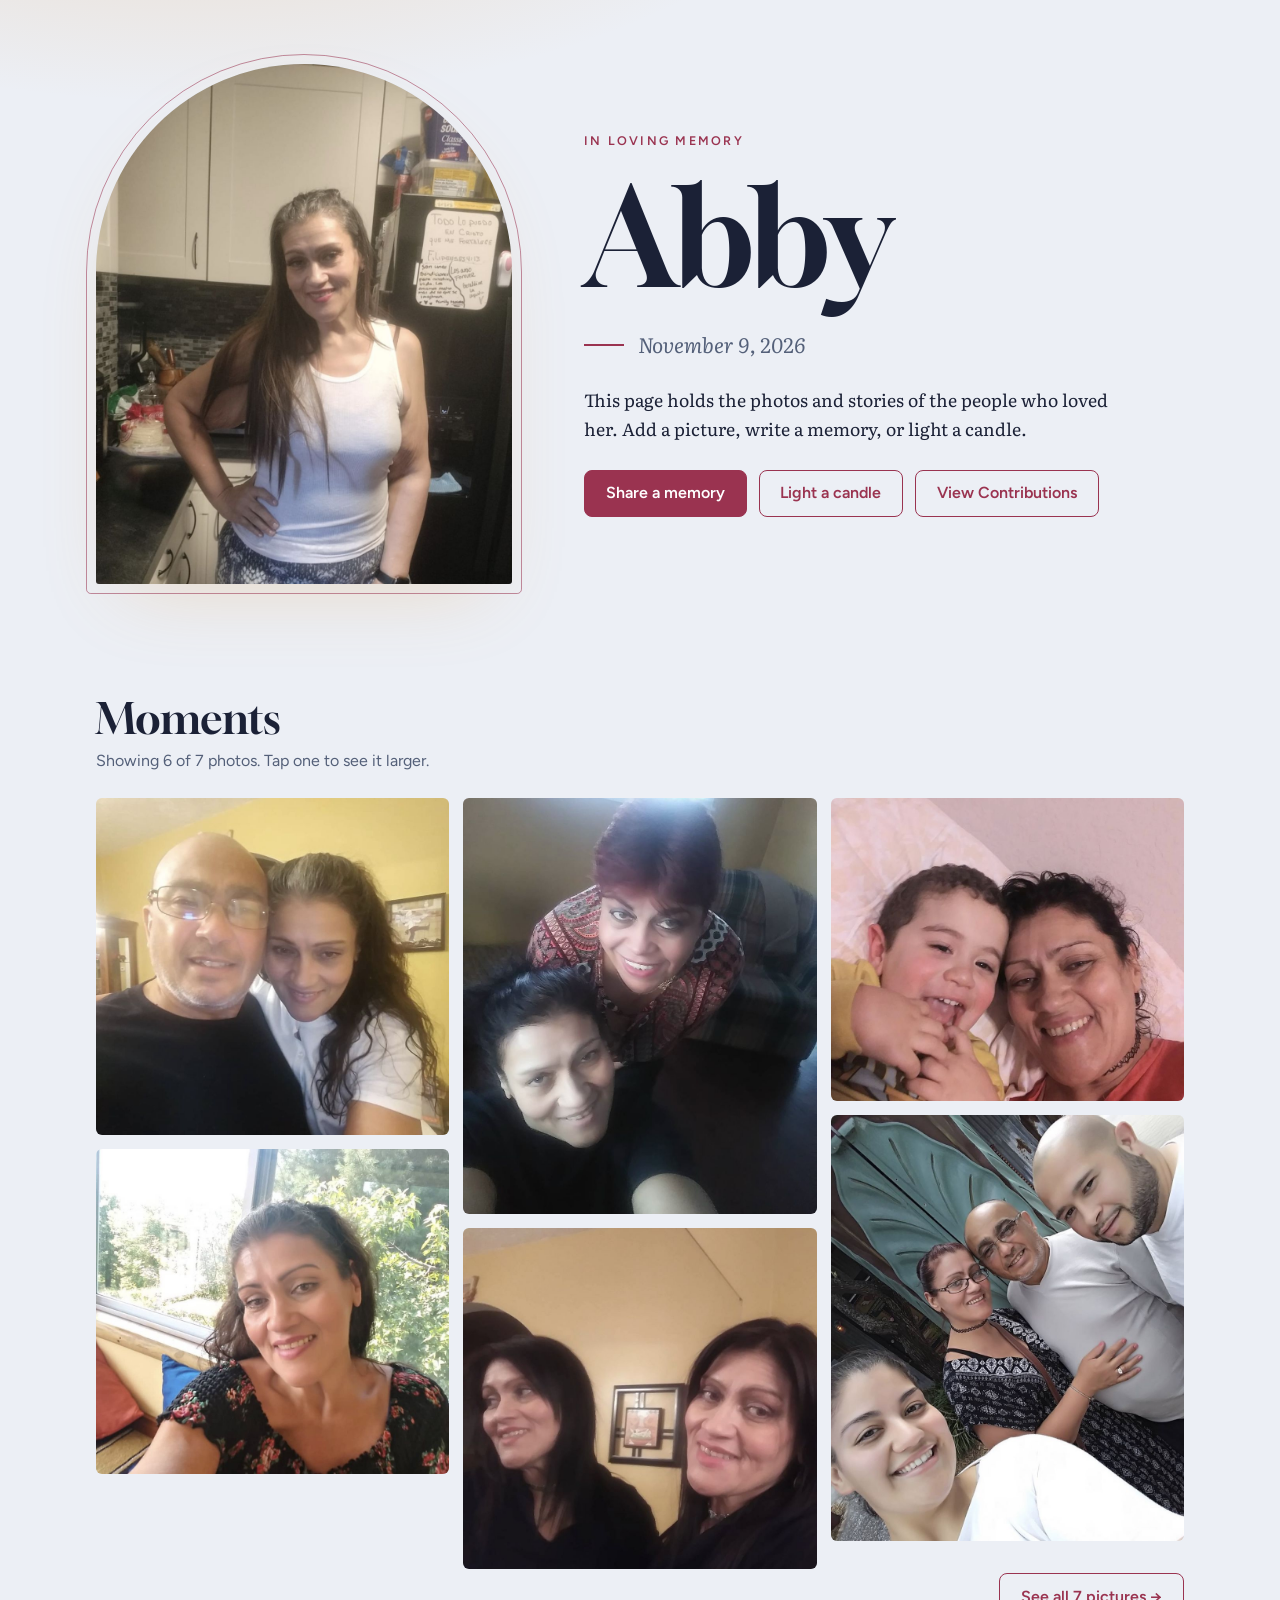
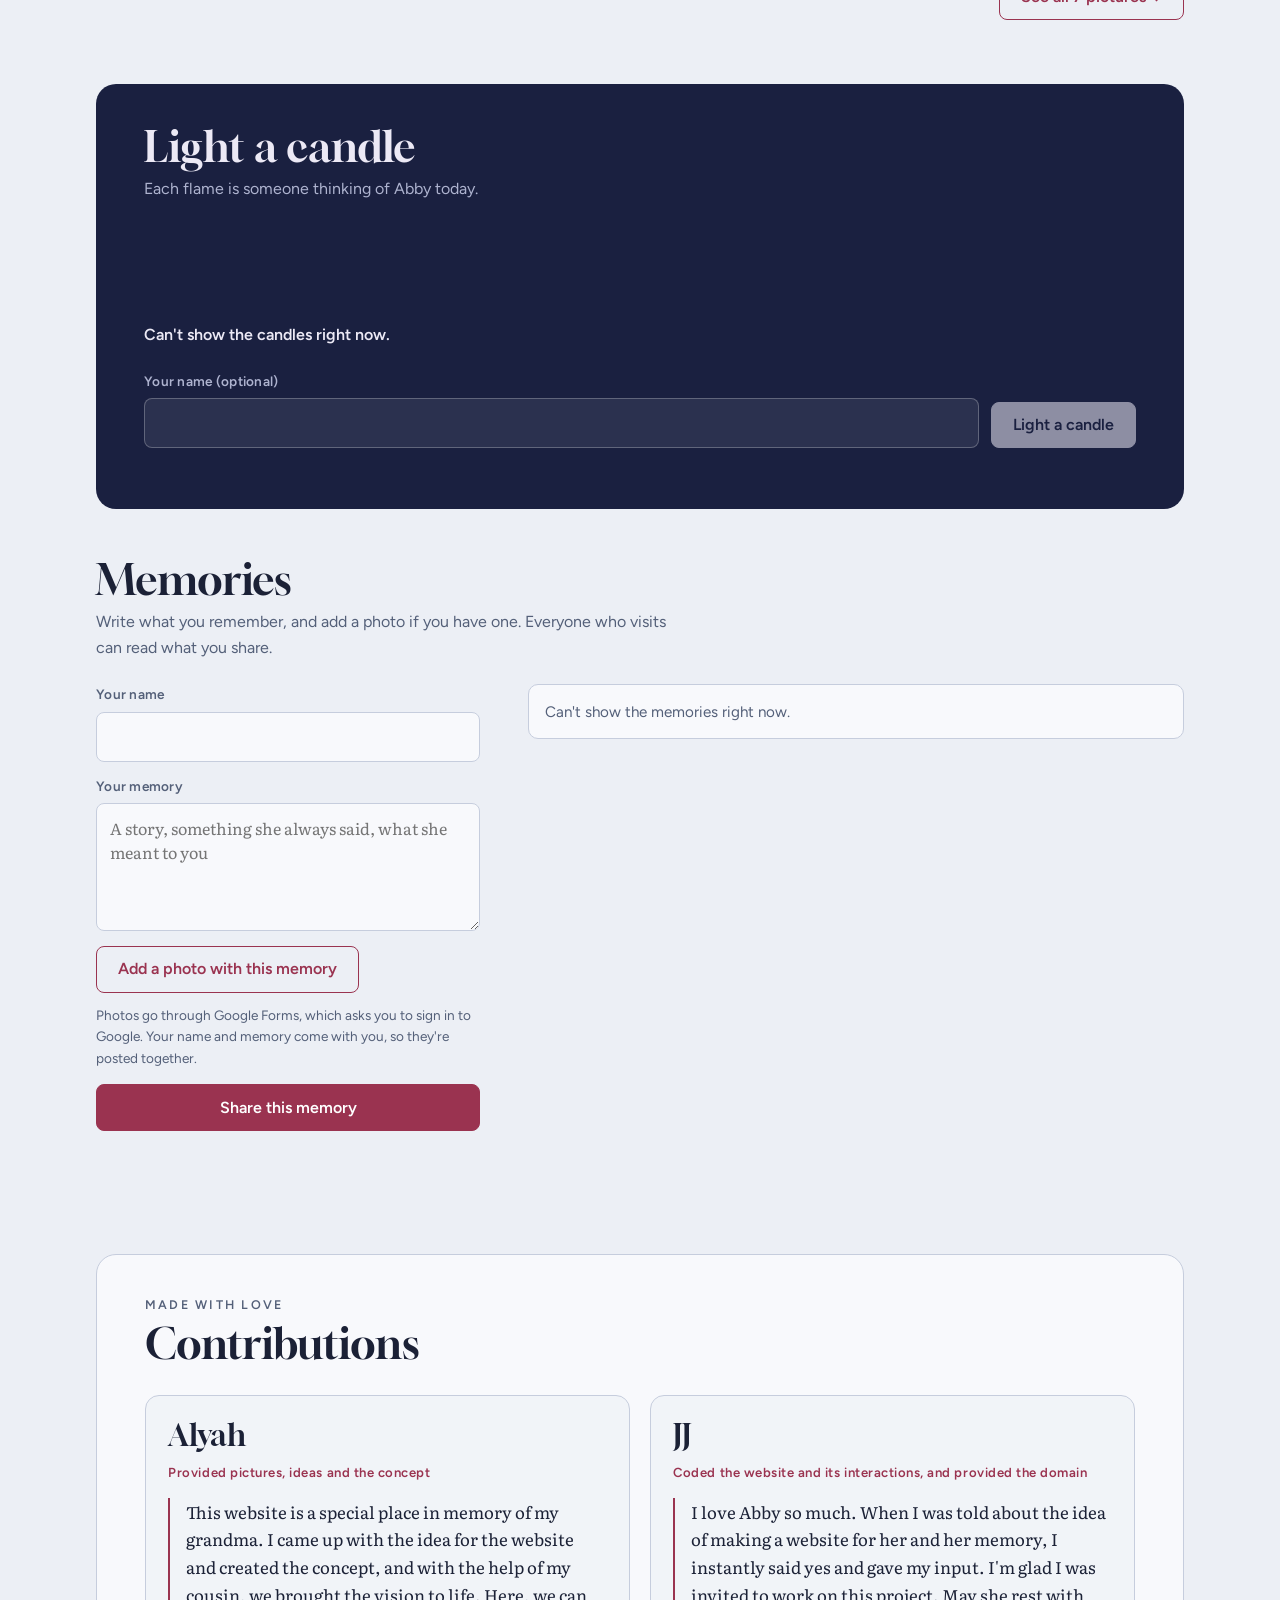
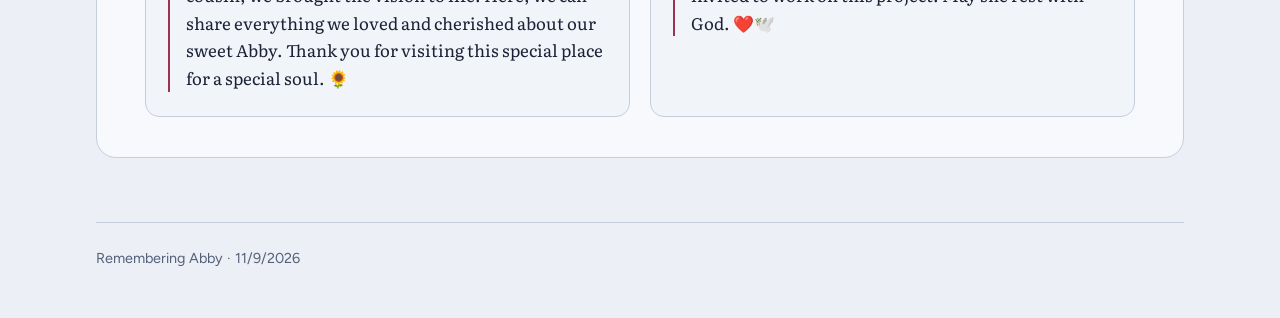
==== commit ee4a8546: "Add files via upload" ====
--- a/abby/index.html
+++ b/abby/index.html
@@ -4,251 +4,7 @@
 <link rel="preconnect" href="https://fonts.googleapis.com">
 <link rel="preconnect" href="https://fonts.gstatic.com" crossorigin>
 <link href="https://fonts.googleapis.com/css2?family=Figtree:wght@400;500;600&family=Gloock&family=Literata:ital,opsz,wght@0,7..72,400;0,7..72,500;1,7..72,400&display=swap" rel="stylesheet">
-<style>
-/* Layout: arched portrait beside the name on wide screens, stacked on phones; then the photo wall, a candle band, and a shared memory wall with its form. */
-:root {
-  --bg: #eceff5;
-  --surface: #f8f9fc;
-  --surface-2: #dfe4ee;
-  --fg: #1b2136;
-  --muted: #546079;
-  --line: #c6cddd;
-  --accent: #9a3350;
-  --accent-fg: #ffffff;
-  --glow: rgba(224, 150, 60, 0.28);
-  --band-bg: #1a2040;
-  --band-fg: #ece9f5;
-  --band-muted: #aeb3cf;
-  --scrim: rgba(6, 8, 18, 0.93);
-  --scrim-fg: #f2f0f8;
-  --display: "Gloock", "Georgia", serif;
-  --text: "Literata", "Georgia", serif;
-  --ui: "Figtree", system-ui, -apple-system, "Segoe UI", sans-serif;
-}
-@media (prefers-color-scheme: dark) {
-  :root:not([data-theme="light"]) {
-    --bg: #10142a;
-    --surface: #181d38;
-    --surface-2: #232a4d;
-    --fg: #ebe8f3;
-    --muted: #a3a9c5;
-    --line: #313864;
-    --accent: #f08fa3;
-    --accent-fg: #2a0f18;
-    --glow: rgba(246, 185, 85, 0.22);
-    --band-bg: #0a0d1e;
-    color-scheme: dark;
-  }
-}
-:root[data-theme="dark"] {
-  --bg: #10142a;
-  --surface: #181d38;
-  --surface-2: #232a4d;
-  --fg: #ebe8f3;
-  --muted: #a3a9c5;
-  --line: #313864;
-  --accent: #f08fa3;
-  --accent-fg: #2a0f18;
-  --glow: rgba(246, 185, 85, 0.22);
-  --band-bg: #0a0d1e;
-  color-scheme: dark;
-}
-
-* { box-sizing: border-box; }
-html { scroll-behavior: smooth; }
-body {
-  margin: 0;
-  background: var(--bg) radial-gradient(60rem 28rem at 15% -6%, var(--glow), transparent 70%) no-repeat;
-  color: var(--fg);
-  font-family: var(--ui);
-  font-size: 16px;
-  line-height: 1.6;
-  padding-left: max(16px, env(safe-area-inset-left, 0px));
-  padding-right: max(16px, env(safe-area-inset-right, 0px));
-  padding-block: 0 3rem;
-}
-.wrap { max-width: 68rem; margin-inline: auto; }
-h1, h2, h3, p { margin: 0; }
-button, input, textarea { font: inherit; color: inherit; }
-:focus-visible { outline: 2px solid var(--accent); outline-offset: 3px; }
-
-/* Hero */
-.hero { display: grid; gap: 2.25rem; align-items: center; padding-block: 2.5rem 3rem; }
-.arch { position: relative; width: 100%; max-width: 26rem; margin-inline: auto; aspect-ratio: 4 / 5; }
-.arch img {
-  display: block; width: 100%; height: 100%; object-fit: cover; object-position: 50% 14%;
-  border-radius: 999px 999px 14px 14px;
-  box-shadow: 0 30px 80px -30px var(--glow);
-  background: var(--surface-2);
-}
-.arch::after {
-  content: ""; position: absolute; inset: -10px; pointer-events: none;
-  border: 1.5px solid var(--accent); opacity: 0.55;
-  border-radius: 999px 999px 22px 22px;
-}
-.eyebrow { font-size: 0.78rem; font-weight: 600; letter-spacing: 0.18em; text-transform: uppercase; color: var(--accent); }
-h1 { font-family: var(--display); font-weight: 400; font-size: clamp(4.5rem, 19vw, 8.5rem); line-height: 0.95; letter-spacing: -0.01em; margin-block: 0.15em 0.2em; }
-.date { display: flex; align-items: center; gap: 0.9rem; font-family: var(--text); font-style: italic; font-size: 1.3rem; color: var(--muted); }
-.date::before { content: ""; width: 2.5rem; height: 1.5px; background: var(--accent); }
-.lede { font-family: var(--text); font-size: 1.1rem; max-width: 34rem; margin-top: 1.5rem; }
-.cta { display: flex; flex-wrap: wrap; gap: 0.75rem; margin-top: 1.75rem; }
-.btn {
-  display: inline-flex; align-items: center; justify-content: center; min-height: 46px; padding: 0.6rem 1.3rem;
-  border-radius: 8px; border: 1.5px solid var(--accent); background: var(--accent); color: var(--accent-fg);
-  font-weight: 600; text-decoration: none; cursor: pointer;
-}
-.btn:hover { filter: brightness(1.08); }
-.btn.ghost { background: transparent; color: var(--accent); }
-.btn:disabled { opacity: 0.55; cursor: not-allowed; }
-
-/* Sections */
-.section { padding-block: 3rem 1rem; }
-.section-head { display: grid; gap: 0.4rem; margin-bottom: 1.5rem; }
-h2 { font-family: var(--display); font-weight: 400; font-size: clamp(1.9rem, 6vw, 2.6rem); line-height: 1.1; text-wrap: balance; }
-.section-head p { color: var(--muted); max-width: 36rem; }
-
-/* Photo wall */
-.gallery { column-count: 2; column-gap: 10px; }
-.tile {
-  display: block; width: 100%; padding: 0; margin: 0 0 10px; border: 0; border-radius: 6px; overflow: hidden;
-  background: var(--surface-2); cursor: zoom-in; break-inside: avoid;
-}
-.tile img { display: block; width: 100%; height: auto; transition: transform 0.35s ease; }
-.tile:hover img { transform: scale(1.03); }
-
-/* Candles */
-.band { background: var(--band-bg); color: var(--band-fg); border-radius: 20px; padding: 2.5rem clamp(1.25rem, 5vw, 3rem); margin-top: 3rem; }
-.band h2 { color: var(--band-fg); }
-.band .section-head p { color: var(--band-muted); }
-.flames { display: flex; flex-wrap: wrap; align-items: flex-end; gap: 1rem 1.1rem; min-height: 6rem; padding-block: 0.5rem 1.25rem; }
-.candle { display: flex; flex-direction: column; align-items: center; width: 24px; }
-.candle svg { width: 14px; height: 24px; fill: url(#flameGrad); filter: drop-shadow(0 0 8px rgba(246, 185, 85, 0.75)); transform-origin: 50% 100%; animation: flick 2.6s ease-in-out infinite; animation-delay: var(--d, 0s); }
-.candle.unlit svg { fill: none; filter: none; animation: none; opacity: 0; }
-.candle .wick { width: 2px; height: 6px; background: #4a4a58; }
-.candle .wax { width: 18px; height: 30px; border-radius: 3px 3px 4px 4px; background: linear-gradient(90deg, #d4cdbd, #f2ede1 45%, #c9c1af); }
-.candle.unlit .wax { opacity: 0.45; }
-.candle.fresh svg { animation: flick 2.6s ease-in-out infinite, kindle 0.9s ease-out; }
-@keyframes flick {
-  0%, 100% { transform: scale(1, 1) rotate(-1deg); }
-  25% { transform: scale(0.96, 1.06) rotate(1.5deg); }
-  50% { transform: scale(1.04, 0.97) rotate(-1deg); }
-  75% { transform: scale(0.98, 1.03) rotate(1deg); }
-}
-@keyframes kindle { from { opacity: 0; transform: scale(0.2); } to { opacity: 1; } }
-.candle-count { font-weight: 600; }
-.names-btn { background: none; border: 0; padding: 0.3rem 0; margin-top: 0.2rem; color: var(--band-fg); text-decoration: underline; text-underline-offset: 3px; cursor: pointer; font-size: 0.95rem; }
-.names-dlg { width: min(30rem, calc(100vw - 32px)); max-height: min(80dvh, 40rem); padding: 0; border: 0; border-radius: 16px; background: var(--band-bg); color: var(--band-fg); box-shadow: 0 30px 80px rgba(0,0,0,0.5); }
-.names-dlg::backdrop { background: var(--scrim); }
-.names-dlg .nd-head { position: sticky; top: 0; display: flex; align-items: center; justify-content: space-between; gap: 1rem; padding: 1.1rem 1.25rem 0.9rem; background: var(--band-bg); border-bottom: 1px solid rgba(255,255,255,0.12); }
-.names-dlg h3 { font-family: var(--display); font-weight: 400; font-size: 1.5rem; margin: 0; }
-.names-dlg .nd-close { width: 40px; height: 40px; flex: none; border-radius: 50%; border: 1px solid rgba(255,255,255,0.3); background: transparent; color: inherit; font-size: 1.3rem; cursor: pointer; }
-.names-dlg ul { list-style: none; margin: 0; padding: 0.25rem 1.25rem 0.5rem; }
-.names-dlg li { display: flex; align-items: center; gap: 0.7rem; padding: 0.7rem 0; border-bottom: 1.5px dotted rgba(255,255,255,0.28); font-family: var(--text); font-size: 1.05rem; overflow-wrap: anywhere; }
-.names-dlg li::before { content: ""; width: 7px; height: 7px; flex: none; border-radius: 50%; background: #ffc56b; box-shadow: 0 0 8px rgba(255, 197, 107, 0.8); }
-.names-dlg li:last-child { border-bottom: 0; }
-.names-dlg .nd-foot { padding: 0.25rem 1.25rem 1.25rem; color: var(--band-muted); font-size: 0.92rem; }
-.candle-names { color: var(--band-muted); font-size: 0.95rem; margin-top: 0.15rem; overflow-wrap: anywhere; }
-.candle-form { display: flex; flex-wrap: wrap; gap: 0.75rem; align-items: flex-end; margin-top: 1.5rem; }
-.candle-form .field { flex: 1 1 14rem; min-width: 0; }
-.band label { color: var(--band-muted); }
-.band input, .band input[type="text"] { background: rgba(255, 255, 255, 0.08); border-color: rgba(255, 255, 255, 0.25); color: var(--band-fg); }
-.band .btn { background: var(--band-fg); border-color: var(--band-fg); color: #1a2040; }
-.band .status { color: var(--band-muted); }
-
-/* Form + wall */
-.share { display: grid; gap: 2rem; }
-.form { display: grid; gap: 0.9rem; align-content: start; min-width: 0; }
-.field { display: grid; gap: 0.35rem; min-width: 0; }
-label { font-size: 0.85rem; font-weight: 600; letter-spacing: 0.02em; color: var(--muted); }
-input[type="text"], textarea {
-  width: 100%; padding: 0.7rem 0.8rem; border-radius: 8px; border: 1px solid var(--line); background: var(--surface);
-  color: var(--fg); font-family: var(--text); font-size: 16px;
-}
-textarea { resize: vertical; min-height: 8rem; line-height: 1.55; }
-.photo-row { display: flex; flex-wrap: wrap; align-items: center; gap: 0.75rem; }
-.thumb { display: none; align-items: center; gap: 0.6rem; min-width: 0; }
-.thumb.on { display: flex; }
-.thumb img { width: 56px; height: 56px; object-fit: cover; border-radius: 6px; }
-.linkish { background: none; border: 0; padding: 0.25rem; color: var(--accent); text-decoration: underline; cursor: pointer; font-size: 0.9rem; }
-.status { min-height: 1.4em; font-size: 0.92rem; color: var(--muted); overflow-wrap: anywhere; }
-.notice { padding: 0.9rem 1rem; border: 1px solid var(--line); border-radius: 10px; background: var(--surface); color: var(--muted); font-size: 0.95rem; }
-
-.wall { display: grid; gap: 1rem; align-content: start; min-width: 0; }
-.card { background: var(--surface); border: 1px solid var(--line); border-radius: 12px; padding: 1.1rem 1.2rem; display: grid; gap: 0.8rem; min-width: 0; }
-.card-head { display: flex; flex-wrap: wrap; align-items: baseline; justify-content: space-between; gap: 0.25rem 1rem; }
-.card-head strong { font-weight: 600; overflow-wrap: anywhere; }
-.card-head time { font-size: 0.85rem; color: var(--muted); }
-.card .photo { display: block; width: 100%; padding: 0; border: 0; border-radius: 8px; overflow: hidden; background: var(--surface-2); cursor: zoom-in; }
-.card .photo img { display: block; width: 100%; max-height: 28rem; object-fit: cover; }
-.card .title { font-family: var(--text); font-weight: 500; font-size: 1.2rem; line-height: 1.35; margin-bottom: -0.35rem; overflow-wrap: anywhere; }
-.card .msg { font-family: var(--text); font-size: 1.05rem; white-space: pre-wrap; overflow-wrap: anywhere; }
-.card .tools { display: flex; justify-content: flex-end; }
-.more { justify-self: start; }
-.hint { font-size: 0.85rem; color: var(--muted); flex: 1 1 12rem; }
-.preview-bar { margin: 1rem 0 0; padding: 0.6rem 0.9rem; border-radius: 8px; background: #fff4d6; color: #5a4300; font-size: 0.9rem; border: 1px solid #e8cf86; }
-
-/* Likes (heart) */
-.react { display: flex; align-items: center; gap: 0.35rem; margin: -0.35rem 0 -0.25rem; }
-.heart { width: 42px; height: 42px; margin-left: -9px; display: grid; place-items: center; border: 0; padding: 0; background: none; color: var(--fg); cursor: pointer; -webkit-tap-highlight-color: transparent; }
-.heart svg { width: 26px; height: 26px; fill: none; stroke: currentColor; stroke-width: 1.9; stroke-linejoin: round; transition: transform 0.12s ease; }
-.heart:hover svg { transform: scale(1.06); }
-.heart:active svg { transform: scale(0.88); }
-.heart.on { color: var(--heart, var(--accent)); }
-.heart.on svg { fill: currentColor; }
-.heart.pop svg { animation: heartpop 0.45s cubic-bezier(0.17, 0.89, 0.32, 1.49); }
-@keyframes heartpop { 0% { transform: scale(1); } 25% { transform: scale(0.78); } 60% { transform: scale(1.25); } 100% { transform: scale(1); } }
-.likes { font-size: 0.92rem; font-weight: 600; color: var(--fg); }
-.likes.zero { font-weight: 400; color: var(--muted); }
-.card .photo { position: relative; }
-.burst { position: absolute; inset: 0; display: grid; place-items: center; pointer-events: none; }
-.burst svg { width: 96px; height: 96px; fill: #fff; filter: drop-shadow(0 6px 18px rgba(0, 0, 0, 0.35)); animation: burst 0.9s ease forwards; }
-@keyframes burst { 0% { transform: scale(0); opacity: 0; } 15% { transform: scale(1.15); opacity: 0.95; } 30% { transform: scale(0.95); } 45%, 80% { transform: scale(1); opacity: 0.95; } 100% { transform: scale(0.9) translateY(-10px); opacity: 0; } }
-@media (prefers-reduced-motion: reduce) { .heart.pop svg, .burst svg { animation: none; } .burst { display: none; } }
-
-/* Contributions */
-.contrib { margin-top: 4.5rem; padding: 2.5rem clamp(1.25rem, 5vw, 3rem); border-radius: 20px; background: var(--surface); border: 1px solid var(--line); scroll-margin-top: 1.5rem; }
-.contrib .section-head { margin-bottom: 1.75rem; }
-.people { display: grid; gap: 1.25rem; }
-.person { display: grid; gap: 0.6rem; align-content: start; padding: 1.4rem 1.4rem 1.5rem; border-radius: 14px; background: color-mix(in srgb, var(--bg) 55%, var(--surface)); border: 1px solid var(--line); min-width: 0; }
-.person h3 { font-family: var(--display); font-weight: 400; font-size: 1.9rem; line-height: 1.1; margin: 0; }
-.person .role { font-size: 0.82rem; font-weight: 600; letter-spacing: 0.04em; color: var(--accent); }
-.person blockquote { margin: 0.35rem 0 0; padding-left: 1rem; border-left: 2px solid var(--accent); font-family: var(--text); font-size: 1.05rem; line-height: 1.65; overflow-wrap: anywhere; }
-@media (min-width: 780px) { .people { grid-template-columns: 1fr 1fr; } }
-
-footer { margin-top: 4rem; padding-top: 1.5rem; border-top: 1px solid var(--line); color: var(--muted); font-size: 0.9rem; }
-
-/* Lightbox */
-.lb {
-  position: fixed; inset: 0; z-index: 50; display: grid; place-items: center; background: var(--scrim); color: var(--scrim-fg);
-  padding: max(16px, env(safe-area-inset-top, 0px)) max(16px, env(safe-area-inset-right, 0px)) max(16px, env(safe-area-inset-bottom, 0px)) max(16px, env(safe-area-inset-left, 0px));
-}
-.lb figure { margin: 0; display: grid; gap: 0.75rem; justify-items: center; max-width: 100%; }
-.lb img { max-width: 100%; max-height: calc(100dvh - 9rem); object-fit: contain; border-radius: 6px; }
-.lb figcaption { font-size: 0.95rem; min-height: 1.4em; text-align: center; }
-.lb button {
-  position: absolute; width: 46px; height: 46px; border-radius: 50%; border: 1px solid rgba(255, 255, 255, 0.35);
-  background: rgba(255, 255, 255, 0.1); color: var(--scrim-fg); font-size: 1.4rem; line-height: 1; cursor: pointer;
-}
-.lb button:hover { background: rgba(255, 255, 255, 0.22); }
-.lb .close { top: max(12px, env(safe-area-inset-top, 0px)); right: max(12px, env(safe-area-inset-right, 0px)); }
-.lb .prev { left: max(8px, env(safe-area-inset-left, 0px)); top: 50%; transform: translateY(-50%); }
-.lb .next { right: max(8px, env(safe-area-inset-right, 0px)); top: 50%; transform: translateY(-50%); }
-
-@media (min-width: 780px) {
-  .hero { grid-template-columns: minmax(0, 26rem) minmax(0, 1fr); gap: 4.5rem; padding-block: 4rem 4rem; }
-  .gallery { column-count: 3; column-gap: 14px; }
-  .tile { margin-bottom: 14px; }
-}
-@media (min-width: 900px) {
-  .share { grid-template-columns: minmax(0, 24rem) minmax(0, 1fr); gap: 3rem; }
-  .form { position: sticky; top: 1.5rem; }
-}
-@media (prefers-reduced-motion: reduce) {
-  html { scroll-behavior: auto; }
-  .candle svg, .candle.fresh svg { animation: none; }
-  .tile img { transition: none; }
-}
-</style>
+<link rel="stylesheet" href="style.css">
 
 <svg width="0" height="0" aria-hidden="true" style="position:absolute">
   <defs>
@@ -286,6 +42,7 @@
         <p id="gallery-count">Tap a photo to see it larger.</p>
       </div>
       <div class="gallery" id="gallery"></div>
+      <div class="see-more-row"><a class="btn ghost" id="see-more" href="photos.html">See more pictures →</a></div>
     </section>
 
     <section class="band" id="candle" aria-labelledby="candle-h">
@@ -373,436 +130,11 @@
   <figure>
     <img id="lb-img" alt="">
     <figcaption id="lb-cap"></figcaption>
+    <div class="lb-react" id="lb-react"></div>
   </figure>
   <button class="next" id="lb-next" type="button" aria-label="Next photo">&#8250;</button>
 </div>
 
-<script>
-(function () {
-  "use strict";
-
-  /* =====================================================================
-     GOOGLE FORMS SETUP: fill these in once the forms exist.
-     - action:  the form's link with "viewform" changed to "formResponse"
-     - entry.*: field IDs from the form's "Get pre-filled link"
-     - csv:     the response sheet, File > Share > Publish to web > CSV
-     Anything still saying PASTE keeps the page in preview mode.
-     ===================================================================== */
-  var CONFIG = {
-    memory: {
-      action:  "https://docs.google.com/forms/d/e/1FAIpQLSdDPqfYQd69Q_Dnz3l2tv9YeFBlRicogiM8KtrCW0ITz5KDoQ/formResponse",
-      viewUrl: "https://docs.google.com/forms/d/e/1FAIpQLSdDPqfYQd69Q_Dnz3l2tv9YeFBlRicogiM8KtrCW0ITz5KDoQ/viewform",
-      nameField: "entry.21028733",
-      textField: "entry.1093168780",
-      csv: "https://docs.google.com/spreadsheets/d/e/2PACX-1vQGcqTcfjVIwiO_v-KPiQbvA0LLLXZblczMjMGXKoSOkxswEpS4YhUX8hgvxDOJX9lTBpZwm-gCsdaD/pub?gid=615825495&single=true&output=csv"
-    },
-    photo: {   // Form 3: name + photo upload + optional memory (needs Google sign-in)
-      viewUrl: "https://docs.google.com/forms/d/e/1FAIpQLScji-bZYxpqD9mlubOj-3CBNRKDo7IFK6G1kAQ6GJN7nrgdfQ/viewform",
-      nameField: "entry.1441576275",
-      titleField: "entry.563567713",
-      textField: "entry.481140223",
-      csv: "https://docs.google.com/spreadsheets/d/e/2PACX-1vRhi_HnD9PDhYlUTpYmUnFVQetG2IpYB7aWtWR7qo4spMPxc_ucTqq2AANmQDnhCUdV3_8yseDlxKlJ/pub?gid=1080675191&single=true&output=csv"
-    },
-    candle: {
-      action:  "https://docs.google.com/forms/d/e/1FAIpQLSdXDJqT0vHPb66TXbF1hiiLwu73EiNtqHE0Arfr8khKtmQ5Iw/formResponse",
-      nameField: "entry.1441576275",
-      csv: "https://docs.google.com/spreadsheets/d/e/2PACX-1vSfJNISyMt6jq0S8rJkQxQJCti8zIp_D3LTbKAzOM-jwy3Oi90uQKAJzUbNRSppQmL9a0AvaQppu4iG/pub?gid=2088502476&single=true&output=csv"
-    },
-    reactions: {   // Form 4: Memory + Action (Like/Unlike) + Visitor
-      action: "https://docs.google.com/forms/d/e/1FAIpQLSc_7oLmffYkn9qz5t9RXBWTX9eHY40Wje1BkAx_b9aln24hhw/formResponse",
-      memoryField: "entry.1098573537",
-      actionField: "entry.2119044638",
-      visitorField: "entry.1415699998",
-      csv: "https://docs.google.com/spreadsheets/d/e/2PACX-1vRXHsRoCdHxu8a53FF86Fn8IBp-cL1lLoiXBk24RWOoSh1F_fYH4D6Dsml3Vqe3VnXIM-KwO1WviWSc/pub?gid=1845567372&single=true&output=csv"
-    },
-    requireApproval: false,  // false = show everything except rows ticked in the Hide column
-    refreshSeconds: 60
-  };
-  var PREVIEW = /PASTE/.test([CONFIG.memory.csv, CONFIG.memory.nameField, CONFIG.photo.csv, CONFIG.photo.viewUrl, CONFIG.candle.csv, CONFIG.candle.nameField].join(" "));
-
-  var $ = function (id) { return document.getElementById(id); };
-  function el(tag, props) {
-    var n = document.createElement(tag);
-    if (props) Object.keys(props).forEach(function (k) {
-      var v = props[k];
-      if (k === "class") n.className = v;
-      else if (k === "text") n.textContent = v;
-      else if (k.slice(0, 2) === "on") n.addEventListener(k.slice(2), v);
-      else if (v !== false && v != null) n.setAttribute(k, v === true ? "" : v);
-    });
-    for (var i = 2; i < arguments.length; i++) {
-      var c = arguments[i]; if (c == null) continue;
-      n.append(c.nodeType ? c : document.createTextNode(c));
-    }
-    return n;
-  }
-  function store(key, val) {
-    try { if (val === undefined) return localStorage.getItem(key); localStorage.setItem(key, val); } catch (e) {}
-    return null;
-  }
-  function clean(s, max) { return String(s == null ? "" : s).trim().slice(0, max); }
-
-  /* ---------- Photos that ship with the page ---------- */
-  var seeded = [
-    { key: "s0", src: "img/p7.jpg", alt: "Abby smiling beside a man with glasses in a yellow room", by: "" },
-    { key: "s1", src: "img/p6.jpg", alt: "Abby smiling by a sunny window in a floral top", by: "" },
-    { key: "s2", src: "img/p4.jpg", alt: "Abby leaning in for a selfie with a woman in a patterned blouse", by: "" },
-    { key: "s3", src: "img/p3.jpg", alt: "Abby and another woman in black tops smiling together", by: "" },
-    { key: "s4", src: "img/p5.jpg", alt: "Abby smiling and cuddling with a young boy", by: "" },
-    { key: "s5", src: "img/p2.jpg", alt: "Abby with three family members in a group selfie", by: "" },
-    { key: "s6", src: "img/p1.jpg", alt: "Abby with two small children at a party", by: "" }
-  ];
-  var visitor = [], items = seeded.slice(), gallerySig = "";
-  function renderGallery() {
-    items = seeded.concat(visitor);
-    var sig = items.map(function (i) { return i.key; }).join("|");
-    if (sig === gallerySig) return;
-    gallerySig = sig;
-    var g = $("gallery");
-    g.replaceChildren.apply(g, items.map(function (it, i) {
-      return el("button", { class: "tile", type: "button", "aria-label": "Open photo " + (i + 1) + " of " + items.length, onclick: function () { openLb(i); } },
-        driveFallback(el("img", { src: it.src, alt: it.alt, loading: "lazy", decoding: "async", referrerpolicy: "no-referrer" })));
-    }));
-    $("gallery-count").textContent = items.length + " photos. Tap one to see it larger.";
-  }
-
-  /* ---------- Lightbox ---------- */
-  var lbIndex = 0, lbOpener = null, touchX = null;
-  function showLb() {
-    var it = items[lbIndex]; if (!it) return;
-    $("lb-img").dataset.try = 0; $("lb-img").src = it.src; $("lb-img").alt = it.alt;
-    $("lb-cap").textContent = it.by ? "Shared by " + it.by : "";
-    $("lb-prev").hidden = $("lb-next").hidden = items.length < 2;
-  }
-  function openLb(i) { lbOpener = document.activeElement; lbIndex = i; showLb(); $("lb").hidden = false; document.documentElement.style.overflow = "hidden"; $("lb-close").focus(); }
-  function closeLb() { $("lb").hidden = true; document.documentElement.style.overflow = ""; if (lbOpener && lbOpener.focus) lbOpener.focus(); }
-  function stepLb(d) { lbIndex = (lbIndex + d + items.length) % items.length; showLb(); }
-  $("lb-close").addEventListener("click", closeLb);
-  $("lb-prev").addEventListener("click", function () { stepLb(-1); });
-  $("lb-next").addEventListener("click", function () { stepLb(1); });
-  $("lb").addEventListener("click", function (e) { if (e.target === $("lb")) closeLb(); });
-  $("lb").addEventListener("touchstart", function (e) { touchX = e.changedTouches[0].clientX; }, { passive: true });
-  $("lb").addEventListener("touchend", function (e) {
-    if (touchX == null) return;
-    var dx = e.changedTouches[0].clientX - touchX; touchX = null;
-    if (Math.abs(dx) > 50) stepLb(dx < 0 ? 1 : -1);
-  }, { passive: true });
-  document.addEventListener("keydown", function (e) {
-    if ($("lb").hidden) return;
-    if (e.key === "Escape") closeLb(); else if (e.key === "ArrowLeft") stepLb(-1); else if (e.key === "ArrowRight") stepLb(1);
-  });
-
-  /* ---------- Google Sheets (CSV) reading ---------- */
-  function parseCsv(text) {
-    var rows = [], row = [], f = "", q = false;
-    for (var i = 0; i < text.length; i++) {
-      var c = text[i];
-      if (q) { if (c === '"') { if (text[i + 1] === '"') { f += '"'; i++; } else q = false; } else f += c; }
-      else if (c === '"') q = true;
-      else if (c === ",") { row.push(f); f = ""; }
-      else if (c === "\n" || c === "\r") { if (c === "\r" && text[i + 1] === "\n") i++; row.push(f); rows.push(row); row = []; f = ""; }
-      else f += c;
-    }
-    if (f || row.length) { row.push(f); rows.push(row); }
-    return rows.filter(function (r) { return r.some(function (x) { return x.trim(); }); });
-  }
-  function toObjects(rows, prefix) {
-    prefix = prefix || "r";
-    if (!rows.length) return [];
-    var head = rows[0].map(function (h) { return h.toLowerCase(); });
-    function col(word) { return head.findIndex(function (h) { return h.indexOf(word) >= 0; }); }
-    var c = { title: col("title"), time: col("timestamp"), name: col("name"), text: (col("memory") >= 0 ? col("memory") : col("message")), photo: col("photo"), ok: col("approved"), hide: col("hide") };
-    return rows.slice(1).map(function (r, i) {
-      function g(k) { return c[k] >= 0 ? (r[c[k]] || "") : ""; }
-      return { id: prefix + i, title: clean(g("title"), 100), time: g("time"), name: clean(g("name"), 60), text: clean(g("text"), 1500), photo: drivePhoto(g("photo")), approved: /^\s*(yes|y|true|x)\s*$/i.test(g("ok")), hidden: /^\s*(yes|y|true|x)\s*$/i.test(g("hide")) };
-    });
-  }
-  function drivePhoto(link) {
-    var m = String(link || "").match(/[?&]id=([\w-]+)|\/d\/([\w-]+)/);
-    var id = m && (m[1] || m[2]);
-    return id ? "https://drive.google.com/thumbnail?id=" + id + "&sz=w1200" : (/^img\//.test(link) ? link : null);
-  }
-  function driveFallback(img) {
-    var m = img.src.match(/[?&]id=([\w-]+)|\/d\/([\w-]+)/), id = m && (m[1] || m[2]);
-    var tries = id ? ["https://drive.google.com/thumbnail?id=" + id + "&sz=w1200", "https://lh3.googleusercontent.com/d/" + id + "=w1200", "https://drive.google.com/uc?export=view&id=" + id] : [];
-    img.addEventListener("error", function () {
-      var n = Number(img.dataset.try || 0) + 1;
-      img.dataset.try = n;
-      if (n < tries.length) img.src = tries[n];
-      else { var box = img.closest(".photo, .tile"); if (box) box.hidden = true; }
-    });
-    return img;
-  }
-  function fetchCsv(url, prefix) {
-    return fetch(url + (url.indexOf("?") < 0 ? "?" : "&") + "t=" + Date.now()).then(function (r) {
-      if (!r.ok) throw new Error("http " + r.status);
-      return r.text();
-    }).then(function (t) { return toObjects(parseCsv(t), prefix); });
-  }
-
-  /* ---------- Sending to Google Forms ---------- */
-  function sendForm(action, fields) {
-    var body = new URLSearchParams();
-    Object.keys(fields).forEach(function (k) { body.append(k, fields[k]); });
-    if (PREVIEW) return new Promise(function (r) { setTimeout(r, 600); });
-    // Google doesn't let pages read the reply, so a sent request counts as done.
-    return fetch(action, { method: "POST", mode: "no-cors", body: body });
-  }
-
-  /* ---------- Sample data for preview mode ---------- */
-  var SAMPLE = {
-    memories: [
-      { id: "d1", time: "11/9/2026 9:12:00", name: "Sample: a cousin", text: "This is where a memory will show up once someone sends one through the form. A story, something she always said, what she meant to them.", photo: null, approved: true },
-      { id: "d2", time: "11/9/2026 8:40:00", name: "Sample: a friend", text: "A Title On The First Line\nIf the first line of a memory is short, it shows as a heading like the one above. Photo posts come from the photo form, and the memory written with it shows on the same card, under the picture.", photo: "img/p3.jpg", approved: true },
-      { id: "d3", time: "11/9/2026 8:05:00", name: "Not approved yet", text: "You won't see this one, because it hasn't been approved in the sheet.", photo: null, approved: false }
-    ],
-    candles: [{ name: "Sample name" }, { name: "" }, { name: "Another name" }, { name: "" }, { name: "" }]
-  };
-
-  /* ---------- Candles ---------- */
-  var candles = [], localCandle = store("abby-candle") === "1";
-  function flameSvg() {
-    var s = document.createElementNS("http://www.w3.org/2000/svg", "svg");
-    s.setAttribute("viewBox", "0 0 14 24"); s.setAttribute("aria-hidden", "true");
-    var p = document.createElementNS("http://www.w3.org/2000/svg", "path");
-    p.setAttribute("d", "M7 0C7 7 1 10 1 17a6 6 0 0 0 12 0C13 12 9.500 9.500 7 0Z");
-    s.appendChild(p); return s;
-  }
-  function renderCandles(freshLast) {
-    var box = $("flames"), shown = candles.slice(0, 36), n = candles.length;
-    if (!n) {
-      box.replaceChildren(el("div", { class: "candle unlit", role: "listitem", "aria-label": "No candle lit yet" }, flameSvg(), el("div", { class: "wick" }), el("div", { class: "wax" })));
-    } else {
-      box.replaceChildren.apply(box, shown.map(function (c, i) {
-        var node = el("div", { class: "candle" + (freshLast && i === 0 ? " fresh" : ""), role: "listitem", title: c.name || "",
-          "aria-label": c.name ? "Candle lit by " + c.name : "A candle lit by someone who loved her" }, flameSvg(), el("div", { class: "wick" }), el("div", { class: "wax" }));
-        node.style.setProperty("--d", (-((i * 0.37) % 2.6)).toFixed(2) + "s");
-        return node;
-      }));
-    }
-    $("candle-count").textContent = n === 0 ? "No candles lit yet. Light the first one." : n + (n === 1 ? " candle lit" : " candles lit");
-    var named = candles.filter(function (c) { return c.name; }).slice(0, 3).map(function (c) { return c.name; });
-    var rest = n - named.length, line = "";
-    if (named.length) {
-      line = "Lit by " + (named.length === 1 ? named[0] : named.slice(0, -1).join(", ") + " and " + named[named.length - 1]);
-      if (rest > 0) line += (named.length === 1 ? " and " : ", plus ") + rest + " more";
-      line += ".";
-    }
-    $("candle-names").textContent = line;
-    var allNamed = candles.filter(function (c) { return c.name; });
-    $("names-btn").hidden = allNamed.length <= 3;
-    $("names-btn").textContent = "See all " + allNamed.length + " names";
-    $("candle-btn").disabled = localCandle;
-    $("candle-btn").textContent = localCandle ? "Your candle is lit" : "Light a candle";
-  }
-  function loadCandles() {
-    if (PREVIEW) { if (!candles.length) candles = SAMPLE.candles.slice(); renderCandles(); return Promise.resolve(); }
-    return fetchCsv(CONFIG.candle.csv).then(function (rows) {
-      candles = rows.reverse().map(function (r) { return { name: r.name }; });
-      renderCandles();
-    }).catch(function () { $("candle-count").textContent = "Can't show the candles right now."; });
-  }
-  $("candle-form").addEventListener("submit", function (e) {
-    e.preventDefault();
-    if (localCandle) return;
-    var name = clean($("candle-name").value, 60);
-    if (name) store("abby-name", name);
-    $("candle-btn").disabled = true; $("candle-status").textContent = "Lighting…";
-    var f = {}; f[CONFIG.candle.nameField] = name;
-    sendForm(CONFIG.candle.action, f).then(function () {
-      localCandle = true; store("abby-candle", "1");
-      candles.unshift({ name: name });
-      renderCandles(true);
-      $("candle-status").textContent = "Your candle is lit. Thank you.";
-    }).catch(function () {
-      $("candle-btn").disabled = false;
-      $("candle-status").textContent = "That didn't go through. Check your connection and try again.";
-    });
-  });
-
-  /* Full list of candle names */
-  function openNames() {
-    var named = candles.filter(function (c) { return c.name; });
-    var list = $("nd-list");
-    list.replaceChildren.apply(list, named.map(function (c) { return el("li", { text: c.name }); }));
-    var quiet = candles.length - named.length;
-    $("nd-foot").textContent = quiet > 0 ? "Plus " + quiet + (quiet === 1 ? " candle" : " candles") + " lit without a name." : "";
-    var d = $("names-dlg");
-    if (d.showModal) d.showModal(); else d.setAttribute("open", "");
-  }
-  function closeNames() { var d = $("names-dlg"); if (d.close) d.close(); else d.removeAttribute("open"); }
-  $("names-btn").addEventListener("click", openNames);
-  $("nd-close").addEventListener("click", closeNames);
-  $("names-dlg").addEventListener("click", function (e) { if (e.target === this) closeNames(); });
-
-  /* ---------- Likes ---------- */
-  var visitorId = store("abby-visitor");
-  if (!visitorId) { visitorId = "v" + Math.random().toString(36).slice(2, 10) + Date.now().toString(36); store("abby-visitor", visitorId); }
-  var serverLikes = {}, myLikes = {};
-  try { myLikes = JSON.parse(store("abby-likes") || "{}") || {}; } catch (e) { myLikes = {}; }
-  function memKey(m) {
-    var s = m.id.charAt(0) + "|" + m.time + "|" + m.name, h = 5381;
-    for (var i = 0; i < s.length; i++) h = ((h << 5) + h + s.charCodeAt(i)) | 0;
-    return m.id.charAt(0) + (h >>> 0).toString(36);
-  }
-  function likeState(k) {
-    var v = serverLikes[k] || {}, n = 0;
-    Object.keys(v).forEach(function (id) { if (id !== visitorId && v[id]) n++; });
-    var mine = Object.prototype.hasOwnProperty.call(myLikes, k) ? !!myLikes[k] : !!v[visitorId];
-    return { n: n + (mine ? 1 : 0), mine: mine };
-  }
-  function setLike(k, on) {
-    myLikes[k] = on; store("abby-likes", JSON.stringify(myLikes));
-    var R = CONFIG.reactions, f = {};
-    f[R.memoryField] = k; f[R.actionField] = on ? "Like" : "Unlike"; f[R.visitorField] = visitorId;
-    sendForm(R.action, f).catch(function () {});
-  }
-  function heartSvg() {
-    var s = document.createElementNS("http://www.w3.org/2000/svg", "svg");
-    s.setAttribute("viewBox", "0 0 24 24"); s.setAttribute("aria-hidden", "true");
-    var p = document.createElementNS("http://www.w3.org/2000/svg", "path");
-    p.setAttribute("d", "M12 20.6s-7.2-4.4-9.4-8.9C1 8.4 2.9 4.6 6.5 4.6c2.2 0 3.7 1.3 4.5 2.7L12 8.8l1-1.5c.8-1.4 2.3-2.7 4.5-2.7 3.6 0 5.5 3.8 3.9 7.1-2.2 4.5-9.4 8.9-9.4 8.9z");
-    s.appendChild(p); return s;
-  }
-  function reactRow(m) {
-    var k = memKey(m);
-    var btn = el("button", { class: "heart", type: "button", "aria-label": "Like this memory" }, heartSvg());
-    var cnt = el("span", { class: "likes" });
-    function paint(pop) {
-      var st = likeState(k);
-      btn.classList.toggle("on", st.mine); btn.setAttribute("aria-pressed", String(st.mine));
-      cnt.classList.toggle("zero", st.n === 0);
-      cnt.textContent = st.n === 0 ? "Be the first to like this" : st.n === 1 ? "1 like" : st.n + " likes";
-      if (pop) { btn.classList.remove("pop"); void btn.offsetWidth; btn.classList.add("pop"); }
-    }
-    paint(false);
-    btn.addEventListener("click", function () { setLike(k, !likeState(k).mine); paint(true); });
-    return { row: el("div", { class: "react" }, btn, cnt), like: function () { if (!likeState(k).mine) setLike(k, true); paint(true); } };
-  }
-  function burst(box) {
-    var b = el("span", { class: "burst" }); b.appendChild(heartSvg()); box.appendChild(b);
-    setTimeout(function () { b.remove(); }, 950);
-  }
-  function loadReactions() {
-    var url = CONFIG.reactions.csv;
-    return fetch(url + (url.indexOf("?") < 0 ? "?" : "&") + "t=" + Date.now()).then(function (r) { if (!r.ok) throw new Error(); return r.text(); }).then(function (t) {
-      var rows = parseCsv(t); if (!rows.length) return;
-      var head = rows[0].map(function (h) { return h.toLowerCase(); });
-      var cm = head.findIndex(function (h) { return h.indexOf("memory") >= 0; }),
-          ca = head.findIndex(function (h) { return h.indexOf("action") >= 0; }),
-          cv = head.findIndex(function (h) { return h.indexOf("visitor") >= 0; });
-      if (cm < 0 || ca < 0 || cv < 0) return;
-      var next = {};
-      rows.slice(1).forEach(function (r) {   // rows are oldest first, so the last one per visitor wins
-        var k = (r[cm] || "").trim(), v = (r[cv] || "").trim(); if (!k || !v) return;
-        (next[k] = next[k] || {})[v] = /^\s*like\s*$/i.test(r[ca] || "");
-      });
-      serverLikes = next;
-      renderWall();
-    }).catch(function () {});
-  }
-
-  /* ---------- Memories ---------- */
-  var memories = [], memLimit = 12;
-  function whenText(t) {
-    var d = new Date(t);
-    return isNaN(d) ? "" : d.toLocaleDateString(undefined, { month: "short", day: "numeric", year: "numeric" });
-  }
-  /* A short first line with more text under it (no ending period) is shown as the memory's title. */
-  function splitTitle(m) {
-    if (m.title) return { title: m.title, body: m.text };
-    var t = m.text || "", nl = t.indexOf("\n");
-    if (nl > 0) {
-      var first = t.slice(0, nl).trim(), rest = t.slice(nl + 1).trim();
-      if (rest && first.length <= 70 && !/[.,;]$/.test(first)) return { title: first, body: rest };
-    }
-    return { title: "", body: t };
-  }
-  function renderWall() {
-    var list = memories.filter(function (m) { return !m.hidden && (!CONFIG.requireApproval || m.approved); })
-                       .filter(function (m) { return m.text || m.photo; });
-    visitor = list.filter(function (m) { return m.photo; }).map(function (m) {
-      return { key: m.id, src: m.photo, alt: "Photo shared by " + (m.name || "a visitor"), by: m.name || "" };
-    });
-    renderGallery();
-    var wall = $("wall");
-    if (!list.length) { wall.replaceChildren(el("p", { class: "notice", text: "No memories here yet. The first one shared will appear for everyone who visits." })); return; }
-    var cards = list.slice(0, memLimit).map(function (m) {
-      var kids = [el("div", { class: "card-head" }, el("strong", { text: m.name || "A friend" }), el("time", { text: whenText(m.time) }))];
-      var react = reactRow(m), tapTimer = null;
-      if (m.photo) kids.push(el("button", { class: "photo", type: "button", "aria-label": "Open photo shared by " + (m.name || "a visitor") + ". Double-tap to like.",
-        onclick: function () {
-          var box = this;
-          if (tapTimer) { clearTimeout(tapTimer); tapTimer = null; react.like(); burst(box); return; }
-          tapTimer = setTimeout(function () { tapTimer = null; var ix = items.findIndex(function (i) { return i.key === m.id; }); if (ix >= 0) openLb(ix); }, 260);
-        } },
-        driveFallback(el("img", { src: m.photo, alt: "Photo shared by " + (m.name || "a visitor"), loading: "lazy", decoding: "async", referrerpolicy: "no-referrer" }))));
-      if (m.photo) kids.push(react.row);
-      var tb = splitTitle(m);
-      if (tb.title) kids.push(el("h3", { class: "title", text: tb.title }));
-      if (tb.body) kids.push(el("p", { class: "msg", text: tb.body }));
-      if (!m.photo) kids.push(react.row);
-      return el.apply(null, ["article", { class: "card" }].concat(kids));
-    });
-    if (list.length > memLimit) cards.push(el("button", { class: "btn ghost more", type: "button", onclick: function () { memLimit += 12; renderWall(); } }, "Show more memories"));
-    wall.replaceChildren.apply(wall, cards);
-  }
-  function loadMemories() {
-    if (PREVIEW) { memories = SAMPLE.memories; renderWall(); return Promise.resolve(); }
-    // Text-only memories (Form 1) and photo posts (Form 3) are merged and shown newest first.
-    return Promise.all([
-      fetchCsv(CONFIG.memory.csv, "m").catch(function () { return null; }),
-      fetchCsv(CONFIG.photo.csv, "p").catch(function () { return null; })
-    ]).then(function (res) {
-      if (!res[0] && !res[1]) throw new Error("both failed");
-      memories = (res[0] || []).concat(res[1] || []).sort(function (a, b) { return (Date.parse(b.time) || 0) - (Date.parse(a.time) || 0); });
-      renderWall();
-    }).catch(function () { $("wall").replaceChildren(el("p", { class: "notice", text: "Can't show the memories right now." })); });
-  }
-
-  /* "Add a photo" opens the Google Form with name and memory already filled in */
-  function photoLink() {
-    var u = CONFIG.photo.viewUrl + "?usp=pp_url";
-    var n = clean($("m-name").value, 60), t = clean($("m-text").value, 1500);
-    if (n) u += "&" + CONFIG.photo.nameField + "=" + encodeURIComponent(n);
-    var tb = splitTitle({ text: t });
-    if (tb.title) u += "&" + CONFIG.photo.titleField + "=" + encodeURIComponent(tb.title);
-    if (tb.body) u += "&" + CONFIG.photo.textField + "=" + encodeURIComponent(tb.body);
-    return u;
-  }
-  $("m-photo-btn").addEventListener("click", function (e) {
-    if (PREVIEW) { e.preventDefault(); $("m-status").textContent = "Preview: this opens the photo form with your name and memory already filled in, so the photo and memory post together."; return; }
-    this.href = photoLink();
-    if (clean($("m-name").value, 60)) store("abby-name", clean($("m-name").value, 60));
-  });
-
-  $("memory-form").addEventListener("submit", function (e) {
-    e.preventDefault();
-    var name = clean($("m-name").value, 60), text = clean($("m-text").value, 1500);
-    if (!name) { $("m-status").textContent = "Please add your name so people know who this is from."; $("m-name").focus(); return; }
-    if (!text) { $("m-status").textContent = "Write a few words first, or use Add a photo to send a picture."; $("m-text").focus(); return; }
-    store("abby-name", name);
-    $("m-submit").disabled = true; $("m-status").textContent = "Sharing…";
-    var f = {}; f[CONFIG.memory.nameField] = name; f[CONFIG.memory.textField] = text;
-    sendForm(CONFIG.memory.action, f).then(function () {
-      $("m-text").value = "";
-      $("m-status").textContent = CONFIG.requireApproval
-        ? "Thank you. Your memory will appear here once the family has read it."
-        : "Thank you. Your memory will appear here in a few minutes.";
-    }).catch(function () {
-      $("m-status").textContent = "That didn't go through. Check your connection and try again.";
-    }).then(function () { $("m-submit").disabled = false; });
-  });
-
-  /* ---------- Start ---------- */
-  $("preview-bar").hidden = !PREVIEW;
-  $("m-submit").disabled = false;
-  var saved = store("abby-name");
-  if (saved) { $("m-name").value = saved; $("candle-name").value = saved; }
-  renderGallery();
-  loadCandles(); loadMemories().then(loadReactions);
-  if (!PREVIEW) setInterval(function () { loadCandles(); loadMemories().then(loadReactions); }, CONFIG.refreshSeconds * 1000);
-})();
-</script>
+<script src="app.js"></script>
 
 </body></html>
--- a/abby/style.css
+++ b/abby/style.css
@@ -0,0 +1,278 @@
+/* Layout: arched portrait beside the name on wide screens, stacked on phones; then the photo wall, a candle band, and a shared memory wall with its form. */
+:root {
+  --bg: #eceff5;
+  --surface: #f8f9fc;
+  --surface-2: #dfe4ee;
+  --fg: #1b2136;
+  --muted: #546079;
+  --line: #c6cddd;
+  --accent: #9a3350;
+  --accent-fg: #ffffff;
+  --glow: rgba(224, 150, 60, 0.28);
+  --band-bg: #1a2040;
+  --band-fg: #ece9f5;
+  --band-muted: #aeb3cf;
+  --scrim: rgba(6, 8, 18, 0.93);
+  --scrim-fg: #f2f0f8;
+  --display: "Gloock", "Georgia", serif;
+  --text: "Literata", "Georgia", serif;
+  --ui: "Figtree", system-ui, -apple-system, "Segoe UI", sans-serif;
+}
+@media (prefers-color-scheme: dark) {
+  :root:not([data-theme="light"]) {
+    --bg: #10142a;
+    --surface: #181d38;
+    --surface-2: #232a4d;
+    --fg: #ebe8f3;
+    --muted: #a3a9c5;
+    --line: #313864;
+    --accent: #f08fa3;
+    --accent-fg: #2a0f18;
+    --glow: rgba(246, 185, 85, 0.22);
+    --band-bg: #0a0d1e;
+    color-scheme: dark;
+  }
+}
+:root[data-theme="dark"] {
+  --bg: #10142a;
+  --surface: #181d38;
+  --surface-2: #232a4d;
+  --fg: #ebe8f3;
+  --muted: #a3a9c5;
+  --line: #313864;
+  --accent: #f08fa3;
+  --accent-fg: #2a0f18;
+  --glow: rgba(246, 185, 85, 0.22);
+  --band-bg: #0a0d1e;
+  color-scheme: dark;
+}
+
+* { box-sizing: border-box; }
+html { scroll-behavior: smooth; }
+body {
+  margin: 0;
+  background: var(--bg) radial-gradient(60rem 28rem at 15% -6%, var(--glow), transparent 70%) no-repeat;
+  color: var(--fg);
+  font-family: var(--ui);
+  font-size: 16px;
+  line-height: 1.6;
+  padding-left: max(16px, env(safe-area-inset-left, 0px));
+  padding-right: max(16px, env(safe-area-inset-right, 0px));
+  padding-block: 0 3rem;
+}
+.wrap { max-width: 68rem; margin-inline: auto; }
+h1, h2, h3, p { margin: 0; }
+button, input, textarea { font: inherit; color: inherit; }
+:focus-visible { outline: 2px solid var(--accent); outline-offset: 3px; }
+
+/* Hero */
+.hero { display: grid; gap: 2.25rem; align-items: center; padding-block: 2.5rem 3rem; }
+.arch { position: relative; width: 100%; max-width: 26rem; margin-inline: auto; aspect-ratio: 4 / 5; }
+.arch img {
+  display: block; width: 100%; height: 100%; object-fit: cover; object-position: 50% 14%;
+  border-radius: 999px 999px 14px 14px;
+  box-shadow: 0 30px 80px -30px var(--glow);
+  background: var(--surface-2);
+}
+.arch::after {
+  content: ""; position: absolute; inset: -10px; pointer-events: none;
+  border: 1.5px solid var(--accent); opacity: 0.55;
+  border-radius: 999px 999px 22px 22px;
+}
+.eyebrow { font-size: 0.78rem; font-weight: 600; letter-spacing: 0.18em; text-transform: uppercase; color: var(--accent); }
+h1 { font-family: var(--display); font-weight: 400; font-size: clamp(4.5rem, 19vw, 8.5rem); line-height: 0.95; letter-spacing: -0.01em; margin-block: 0.15em 0.2em; }
+.date { display: flex; align-items: center; gap: 0.9rem; font-family: var(--text); font-style: italic; font-size: 1.3rem; color: var(--muted); }
+.date::before { content: ""; width: 2.5rem; height: 1.5px; background: var(--accent); }
+.lede { font-family: var(--text); font-size: 1.1rem; max-width: 34rem; margin-top: 1.5rem; }
+.cta { display: flex; flex-wrap: wrap; gap: 0.75rem; margin-top: 1.75rem; }
+.btn {
+  display: inline-flex; align-items: center; justify-content: center; min-height: 46px; padding: 0.6rem 1.3rem;
+  border-radius: 8px; border: 1.5px solid var(--accent); background: var(--accent); color: var(--accent-fg);
+  font-weight: 600; text-decoration: none; cursor: pointer;
+}
+.btn:hover { filter: brightness(1.08); }
+.btn.ghost { background: transparent; color: var(--accent); }
+.btn:disabled { opacity: 0.55; cursor: not-allowed; }
+
+/* Sections */
+.section { padding-block: 3rem 1rem; }
+.section-head { display: grid; gap: 0.4rem; margin-bottom: 1.5rem; }
+h2 { font-family: var(--display); font-weight: 400; font-size: clamp(1.9rem, 6vw, 2.6rem); line-height: 1.1; text-wrap: balance; }
+.section-head p { color: var(--muted); max-width: 36rem; }
+
+/* Photo wall */
+.gallery { column-count: 2; column-gap: 10px; }
+.tile {
+  display: block; width: 100%; padding: 0; margin: 0 0 10px; border: 0; border-radius: 6px; overflow: hidden;
+  background: var(--surface-2); cursor: zoom-in; break-inside: avoid;
+}
+.tile img { display: block; width: 100%; height: auto; transition: transform 0.35s ease; }
+.tile:hover img { transform: scale(1.03); }
+
+/* Candles */
+.band { background: var(--band-bg); color: var(--band-fg); border-radius: 20px; padding: 2.5rem clamp(1.25rem, 5vw, 3rem); margin-top: 3rem; }
+.band h2 { color: var(--band-fg); }
+.band .section-head p { color: var(--band-muted); }
+.flames { display: flex; flex-wrap: wrap; align-items: flex-end; gap: 1rem 1.1rem; min-height: 6rem; padding-block: 0.5rem 1.25rem; }
+.candle { display: flex; flex-direction: column; align-items: center; width: 24px; }
+.candle svg { width: 14px; height: 24px; fill: url(#flameGrad); filter: drop-shadow(0 0 8px rgba(246, 185, 85, 0.75)); transform-origin: 50% 100%; animation: flick 2.6s ease-in-out infinite; animation-delay: var(--d, 0s); }
+.candle.unlit svg { fill: none; filter: none; animation: none; opacity: 0; }
+.candle .wick { width: 2px; height: 6px; background: #4a4a58; }
+.candle .wax { width: 18px; height: 30px; border-radius: 3px 3px 4px 4px; background: linear-gradient(90deg, #d4cdbd, #f2ede1 45%, #c9c1af); }
+.candle.unlit .wax { opacity: 0.45; }
+.candle.fresh svg { animation: flick 2.6s ease-in-out infinite, kindle 0.9s ease-out; }
+@keyframes flick {
+  0%, 100% { transform: scale(1, 1) rotate(-1deg); }
+  25% { transform: scale(0.96, 1.06) rotate(1.5deg); }
+  50% { transform: scale(1.04, 0.97) rotate(-1deg); }
+  75% { transform: scale(0.98, 1.03) rotate(1deg); }
+}
+@keyframes kindle { from { opacity: 0; transform: scale(0.2); } to { opacity: 1; } }
+.candle-count { font-weight: 600; }
+.names-btn { background: none; border: 0; padding: 0.3rem 0; margin-top: 0.2rem; color: var(--band-fg); text-decoration: underline; text-underline-offset: 3px; cursor: pointer; font-size: 0.95rem; }
+.names-dlg { width: min(30rem, calc(100vw - 32px)); max-height: min(80dvh, 40rem); padding: 0; border: 0; border-radius: 16px; background: var(--band-bg); color: var(--band-fg); box-shadow: 0 30px 80px rgba(0,0,0,0.5); }
+.names-dlg::backdrop { background: var(--scrim); }
+.names-dlg .nd-head { position: sticky; top: 0; display: flex; align-items: center; justify-content: space-between; gap: 1rem; padding: 1.1rem 1.25rem 0.9rem; background: var(--band-bg); border-bottom: 1px solid rgba(255,255,255,0.12); }
+.names-dlg h3 { font-family: var(--display); font-weight: 400; font-size: 1.5rem; margin: 0; }
+.names-dlg .nd-close { width: 40px; height: 40px; flex: none; border-radius: 50%; border: 1px solid rgba(255,255,255,0.3); background: transparent; color: inherit; font-size: 1.3rem; cursor: pointer; }
+.names-dlg ul { list-style: none; margin: 0; padding: 0.25rem 1.25rem 0.5rem; }
+.names-dlg li { display: flex; align-items: center; gap: 0.7rem; padding: 0.7rem 0; border-bottom: 1.5px dotted rgba(255,255,255,0.28); font-family: var(--text); font-size: 1.05rem; overflow-wrap: anywhere; }
+.names-dlg li::before { content: ""; width: 7px; height: 7px; flex: none; border-radius: 50%; background: #ffc56b; box-shadow: 0 0 8px rgba(255, 197, 107, 0.8); }
+.names-dlg li:last-child { border-bottom: 0; }
+.names-dlg .nd-foot { padding: 0.25rem 1.25rem 1.25rem; color: var(--band-muted); font-size: 0.92rem; }
+.candle-names { color: var(--band-muted); font-size: 0.95rem; margin-top: 0.15rem; overflow-wrap: anywhere; }
+.candle-form { display: flex; flex-wrap: wrap; gap: 0.75rem; align-items: flex-end; margin-top: 1.5rem; }
+.candle-form .field { flex: 1 1 14rem; min-width: 0; }
+.band label { color: var(--band-muted); }
+.band input, .band input[type="text"] { background: rgba(255, 255, 255, 0.08); border-color: rgba(255, 255, 255, 0.25); color: var(--band-fg); }
+.band .btn { background: var(--band-fg); border-color: var(--band-fg); color: #1a2040; }
+.band .status { color: var(--band-muted); }
+
+/* Form + wall */
+.share { display: grid; gap: 2rem; }
+.form { display: grid; gap: 0.9rem; align-content: start; min-width: 0; }
+.field { display: grid; gap: 0.35rem; min-width: 0; }
+label { font-size: 0.85rem; font-weight: 600; letter-spacing: 0.02em; color: var(--muted); }
+input[type="text"], textarea {
+  width: 100%; padding: 0.7rem 0.8rem; border-radius: 8px; border: 1px solid var(--line); background: var(--surface);
+  color: var(--fg); font-family: var(--text); font-size: 16px;
+}
+textarea { resize: vertical; min-height: 8rem; line-height: 1.55; }
+.photo-row { display: flex; flex-wrap: wrap; align-items: center; gap: 0.75rem; }
+.thumb { display: none; align-items: center; gap: 0.6rem; min-width: 0; }
+.thumb.on { display: flex; }
+.thumb img { width: 56px; height: 56px; object-fit: cover; border-radius: 6px; }
+.linkish { background: none; border: 0; padding: 0.25rem; color: var(--accent); text-decoration: underline; cursor: pointer; font-size: 0.9rem; }
+.status { min-height: 1.4em; font-size: 0.92rem; color: var(--muted); overflow-wrap: anywhere; }
+.notice { padding: 0.9rem 1rem; border: 1px solid var(--line); border-radius: 10px; background: var(--surface); color: var(--muted); font-size: 0.95rem; }
+
+.wall { display: grid; gap: 1rem; align-content: start; min-width: 0; }
+.card { background: var(--surface); border: 1px solid var(--line); border-radius: 12px; padding: 1.1rem 1.2rem; display: grid; gap: 0.8rem; min-width: 0; }
+.card-head { display: flex; flex-wrap: wrap; align-items: baseline; justify-content: space-between; gap: 0.25rem 1rem; }
+.card-head strong { font-weight: 600; overflow-wrap: anywhere; }
+.card-head time { font-size: 0.85rem; color: var(--muted); }
+.card .photo { display: block; width: 100%; padding: 0; border: 0; border-radius: 8px; overflow: hidden; background: var(--surface-2); cursor: zoom-in; }
+.card .photo img { display: block; width: 100%; max-height: 28rem; object-fit: cover; }
+.card .title { font-family: var(--text); font-weight: 500; font-size: 1.2rem; line-height: 1.35; margin-bottom: -0.35rem; overflow-wrap: anywhere; }
+.card .msg { font-family: var(--text); font-size: 1.05rem; white-space: pre-wrap; overflow-wrap: anywhere; }
+.card .tools { display: flex; justify-content: flex-end; }
+.more { justify-self: start; }
+.hint { font-size: 0.85rem; color: var(--muted); flex: 1 1 12rem; }
+.preview-bar { margin: 1rem 0 0; padding: 0.6rem 0.9rem; border-radius: 8px; background: #fff4d6; color: #5a4300; font-size: 0.9rem; border: 1px solid #e8cf86; }
+
+/* Likes (heart) */
+.react { display: flex; align-items: center; gap: 0.35rem; margin: -0.35rem 0 -0.25rem; }
+.heart { width: 42px; height: 42px; margin-left: -9px; display: grid; place-items: center; border: 0; padding: 0; background: none; color: var(--fg); cursor: pointer; -webkit-tap-highlight-color: transparent; }
+.heart svg { width: 26px; height: 26px; fill: none; stroke: currentColor; stroke-width: 1.9; stroke-linejoin: round; transition: transform 0.12s ease; }
+.heart:hover svg { transform: scale(1.06); }
+.heart:active svg { transform: scale(0.88); }
+.heart.on { color: var(--heart, var(--accent)); }
+.heart.on svg { fill: currentColor; }
+.heart.pop svg { animation: heartpop 0.45s cubic-bezier(0.17, 0.89, 0.32, 1.49); }
+@keyframes heartpop { 0% { transform: scale(1); } 25% { transform: scale(0.78); } 60% { transform: scale(1.25); } 100% { transform: scale(1); } }
+.likes { font-size: 0.92rem; font-weight: 600; color: var(--fg); }
+.likes.zero { font-weight: 400; color: var(--muted); }
+.card .photo { position: relative; }
+.burst { position: absolute; inset: 0; display: grid; place-items: center; pointer-events: none; }
+.burst svg { width: 96px; height: 96px; fill: #fff; filter: drop-shadow(0 6px 18px rgba(0, 0, 0, 0.35)); animation: burst 0.9s ease forwards; }
+@keyframes burst { 0% { transform: scale(0); opacity: 0; } 15% { transform: scale(1.15); opacity: 0.95; } 30% { transform: scale(0.95); } 45%, 80% { transform: scale(1); opacity: 0.95; } 100% { transform: scale(0.9) translateY(-10px); opacity: 0; } }
+@media (prefers-reduced-motion: reduce) { .heart.pop svg, .burst svg { animation: none; } .burst { display: none; } }
+
+/* Contributions */
+.contrib { margin-top: 4.5rem; padding: 2.5rem clamp(1.25rem, 5vw, 3rem); border-radius: 20px; background: var(--surface); border: 1px solid var(--line); scroll-margin-top: 1.5rem; }
+.contrib .section-head { margin-bottom: 1.75rem; }
+.people { display: grid; gap: 1.25rem; }
+.person { display: grid; gap: 0.6rem; align-content: start; padding: 1.4rem 1.4rem 1.5rem; border-radius: 14px; background: color-mix(in srgb, var(--bg) 55%, var(--surface)); border: 1px solid var(--line); min-width: 0; }
+.person h3 { font-family: var(--display); font-weight: 400; font-size: 1.9rem; line-height: 1.1; margin: 0; }
+.person .role { font-size: 0.82rem; font-weight: 600; letter-spacing: 0.04em; color: var(--accent); }
+.person blockquote { margin: 0.35rem 0 0; padding-left: 1rem; border-left: 2px solid var(--accent); font-family: var(--text); font-size: 1.05rem; line-height: 1.65; overflow-wrap: anywhere; }
+@media (min-width: 780px) { .people { grid-template-columns: 1fr 1fr; } }
+
+footer { margin-top: 4rem; padding-top: 1.5rem; border-top: 1px solid var(--line); color: var(--muted); font-size: 0.9rem; }
+
+/* Lightbox */
+.lb {
+  position: fixed; inset: 0; z-index: 50; display: grid; place-items: center; background: var(--scrim); color: var(--scrim-fg);
+  padding: max(16px, env(safe-area-inset-top, 0px)) max(16px, env(safe-area-inset-right, 0px)) max(16px, env(safe-area-inset-bottom, 0px)) max(16px, env(safe-area-inset-left, 0px));
+}
+.lb figure { margin: 0; display: grid; gap: 0.75rem; justify-items: center; max-width: 100%; }
+.lb img { max-width: 100%; max-height: calc(100dvh - 9rem); object-fit: contain; border-radius: 6px; }
+.lb figcaption { font-size: 0.95rem; min-height: 1.4em; text-align: center; }
+.lb button {
+  position: absolute; width: 46px; height: 46px; border-radius: 50%; border: 1px solid rgba(255, 255, 255, 0.35);
+  background: rgba(255, 255, 255, 0.1); color: var(--scrim-fg); font-size: 1.4rem; line-height: 1; cursor: pointer;
+}
+.lb button:hover { background: rgba(255, 255, 255, 0.22); }
+.lb .close { top: max(12px, env(safe-area-inset-top, 0px)); right: max(12px, env(safe-area-inset-right, 0px)); }
+.lb .prev { left: max(8px, env(safe-area-inset-left, 0px)); top: 50%; transform: translateY(-50%); }
+.lb .next { right: max(8px, env(safe-area-inset-right, 0px)); top: 50%; transform: translateY(-50%); }
+
+@media (min-width: 780px) {
+  .hero { grid-template-columns: minmax(0, 26rem) minmax(0, 1fr); gap: 4.5rem; padding-block: 4rem 4rem; }
+  .gallery { column-count: 3; column-gap: 14px; }
+  .tile { margin-bottom: 14px; }
+}
+@media (min-width: 900px) {
+  .share { grid-template-columns: minmax(0, 24rem) minmax(0, 1fr); gap: 3rem; }
+  .form { position: sticky; top: 1.5rem; }
+}
+@media (prefers-reduced-motion: reduce) {
+  html { scroll-behavior: auto; }
+  .candle svg, .candle.fresh svg { animation: none; }
+  .tile img { transition: none; }
+}
+
+/* "See more" under Moments */
+.see-more-row { display: flex; justify-content: flex-end; margin-top: 0.25rem; }
+
+/* Moments page */
+.top-bar { display: flex; align-items: center; justify-content: space-between; gap: 1rem; padding-block: 1.25rem 0; }
+.back { display: inline-flex; align-items: center; gap: 0.4rem; min-height: 44px; color: var(--accent); font-weight: 600; text-decoration: none; }
+.back:hover { text-decoration: underline; text-underline-offset: 3px; }
+.page-head { padding-block: 2rem 2rem; display: grid; gap: 0.5rem; }
+.page-head h1 { font-size: clamp(3.4rem, 14vw, 6.5rem); margin-block: 0.05em 0.1em; }
+.page-head p { color: var(--muted); }
+.photo-wall { column-count: 2; column-gap: 10px; }
+.ptile { position: relative; break-inside: avoid; margin-bottom: 10px; border-radius: 6px; overflow: hidden; background: var(--surface-2); }
+.ptile .photo { display: block; width: 100%; padding: 0; border: 0; background: none; cursor: zoom-in; }
+.ptile img { display: block; width: 100%; height: auto; transition: transform 0.35s ease; }
+.ptile:hover img { transform: scale(1.03); }
+.mini-heart { position: absolute; left: 8px; bottom: 8px; z-index: 2; width: 36px; height: 36px; display: grid; place-items: center; padding: 0; border: 0; border-radius: 50%; background: rgba(0, 0, 0, 0.3); -webkit-backdrop-filter: blur(4px); backdrop-filter: blur(4px); color: #fff; cursor: pointer; -webkit-tap-highlight-color: transparent; }
+.mini-heart svg { width: 19px; height: 19px; fill: none; stroke: currentColor; stroke-width: 2.1; stroke-linejoin: round; }
+.mini-heart:hover { background: rgba(0, 0, 0, 0.45); }
+.mini-heart.on { color: #ff3d64; }
+.mini-heart.on svg { fill: currentColor; }
+.mini-heart.pop svg { animation: heartpop 0.45s cubic-bezier(0.17, 0.89, 0.32, 1.49); }
+.photo-more { display: block; margin: 1rem auto 0; }
+@media (min-width: 780px) { .photo-wall { column-count: 3; column-gap: 14px; } .ptile { margin-bottom: 14px; } }
+@media (min-width: 1100px) { .photo-wall { column-count: 4; } }
+
+/* Heart + count inside the photo viewer */
+.lb-react { min-height: 42px; display: flex; justify-content: center; }
+.lb .lb-react .react { margin: 0; }
+.lb .lb-react .heart { position: static; transform: none; width: 42px; height: 42px; margin: 0; border: 0; border-radius: 0; background: none; color: var(--scrim-fg); }
+.lb .lb-react .heart:hover { background: none; }
+.lb .lb-react .heart.on { color: #ff3d64; }
+.lb .lb-react .likes { color: var(--scrim-fg); }
+.lb .lb-react .likes.zero { color: rgba(242, 240, 248, 0.7); }
+.lb img { max-height: calc(100dvh - 11rem); }
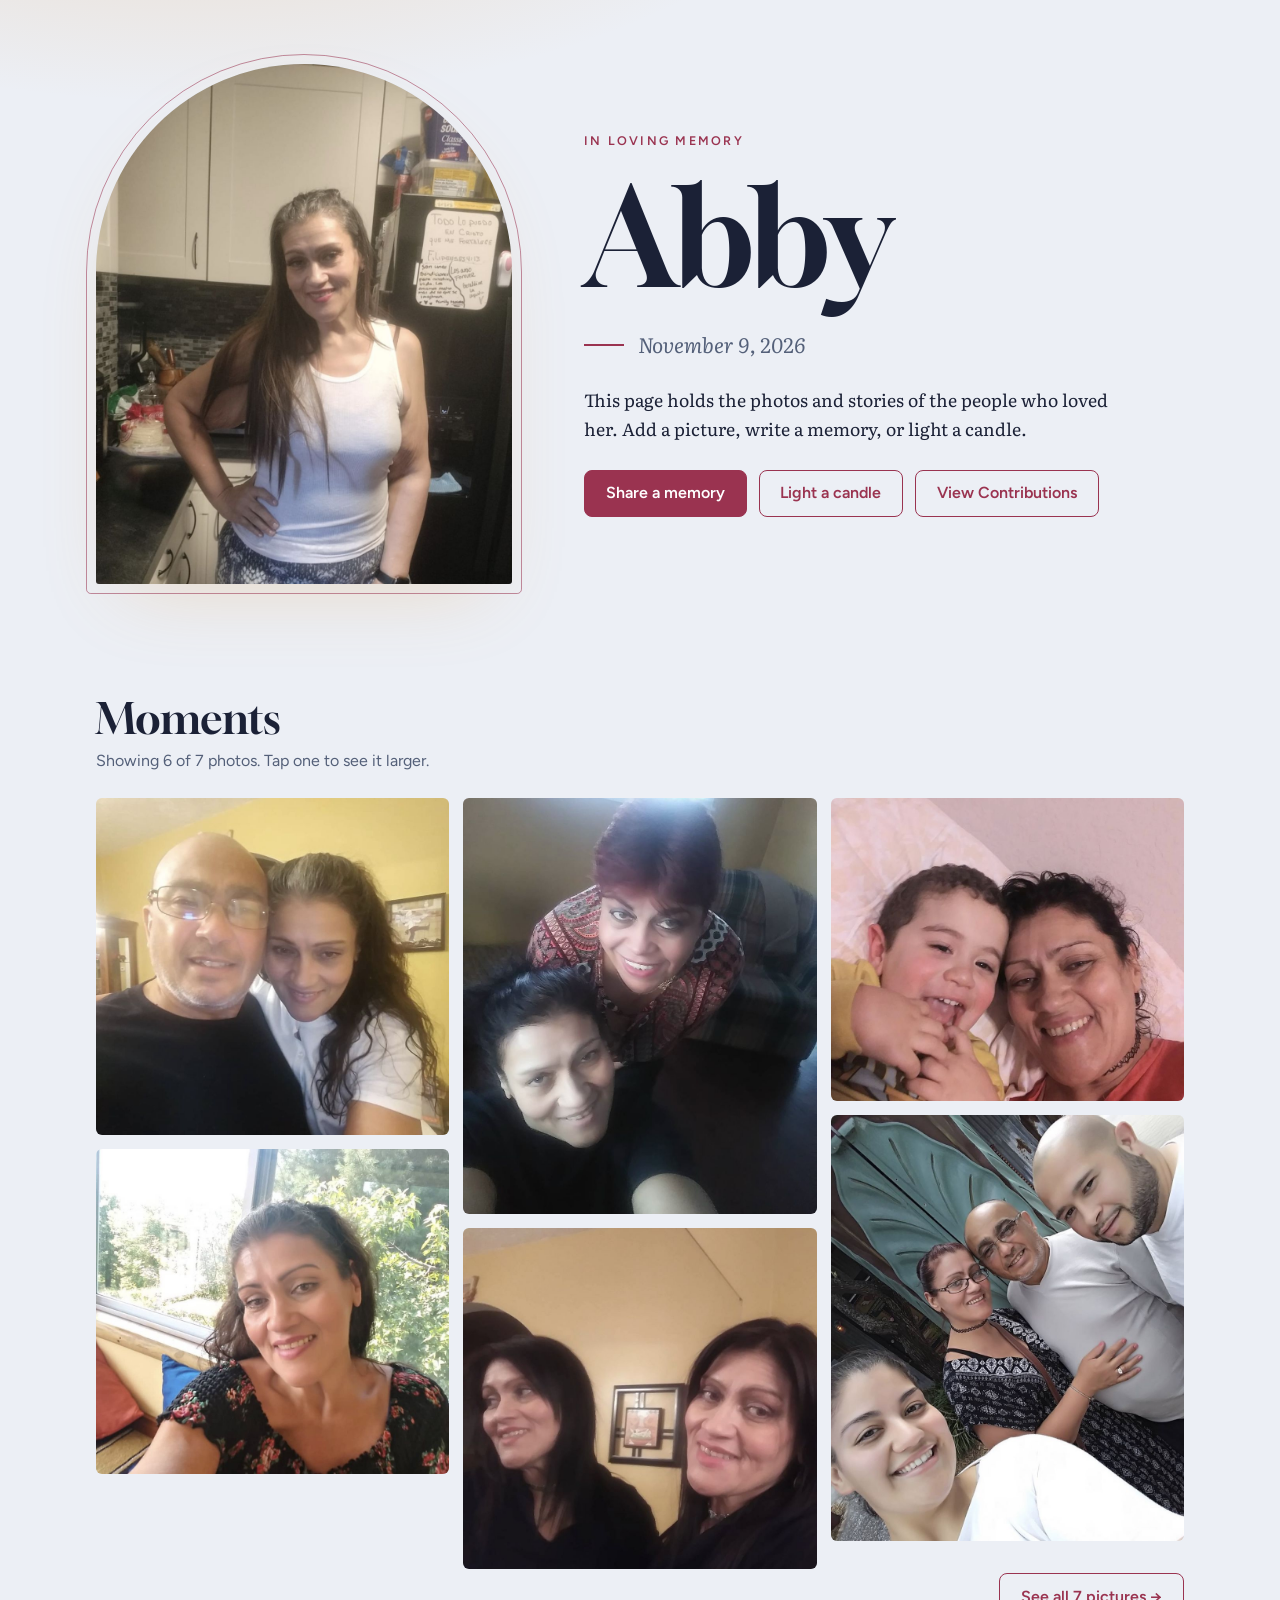
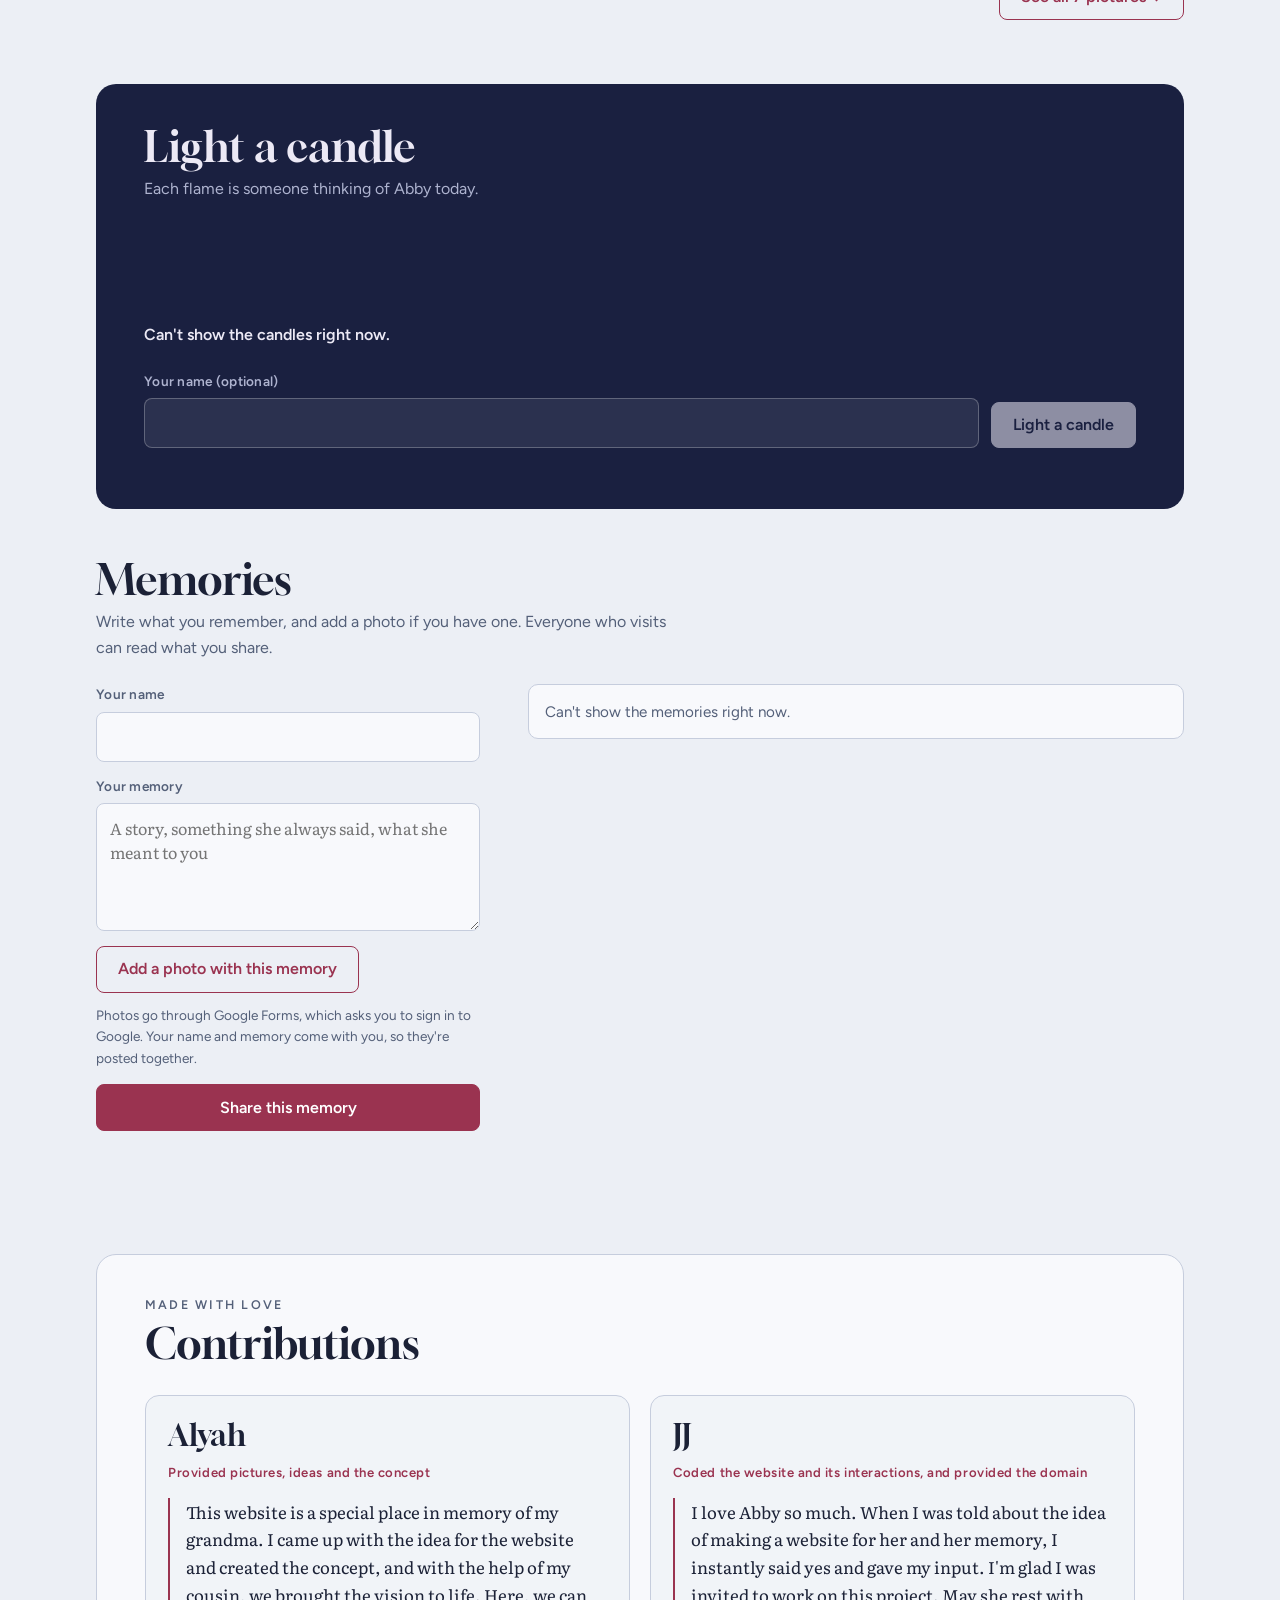
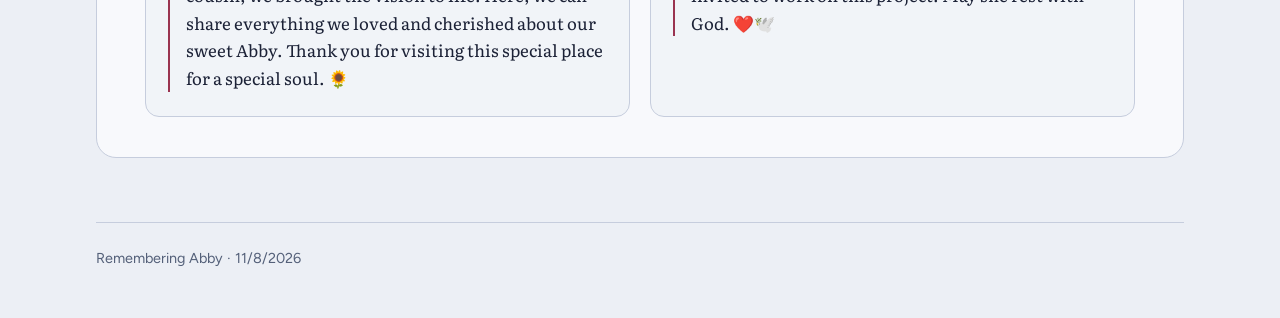
==== commit aee99a1b: "Update footer date from 11/9/2026 to 11/8/2026" ====
--- a/abby/index.html
+++ b/abby/index.html
@@ -112,7 +112,7 @@
     </div>
   </section>
 
-  <footer>Remembering Abby · 11/9/2026</footer>
+  <footer>Remembering Abby · 11/8/2026</footer>
 </div>
 
 <dialog class="names-dlg" id="names-dlg" aria-labelledby="nd-title">
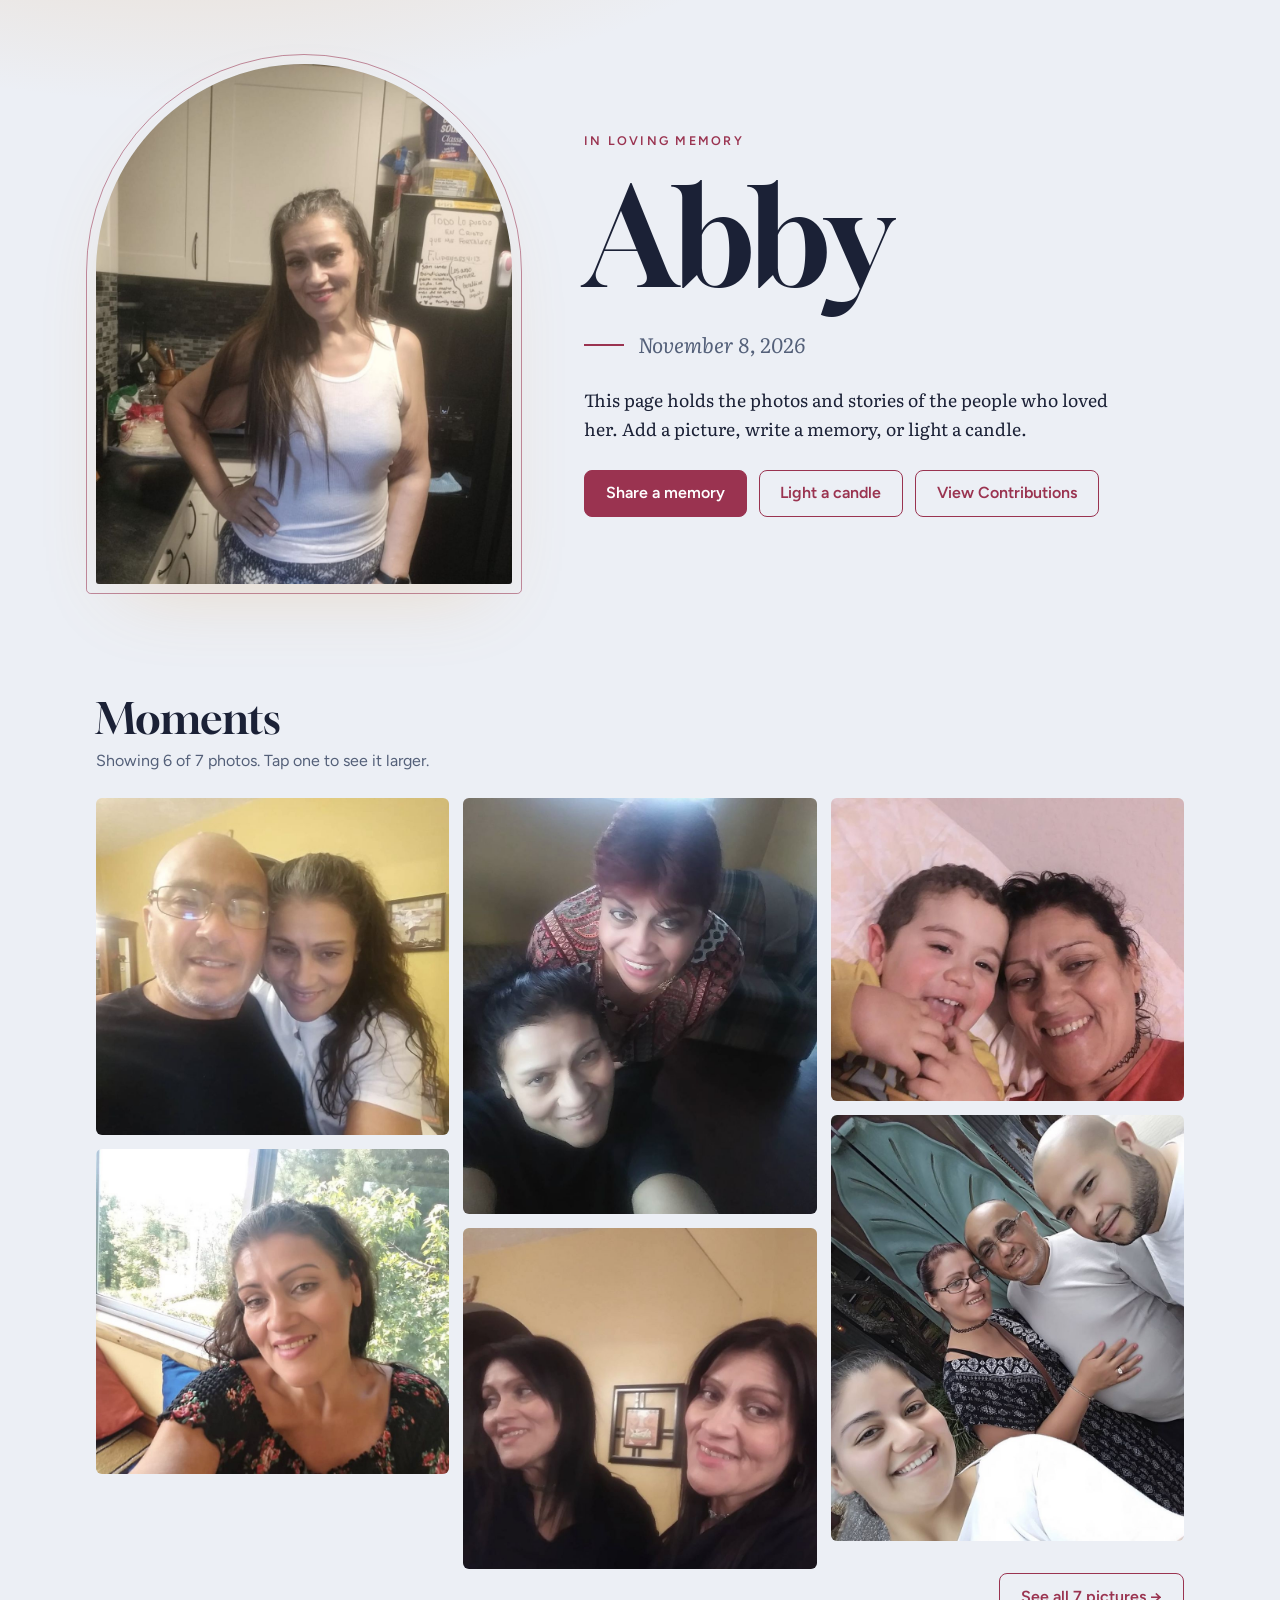
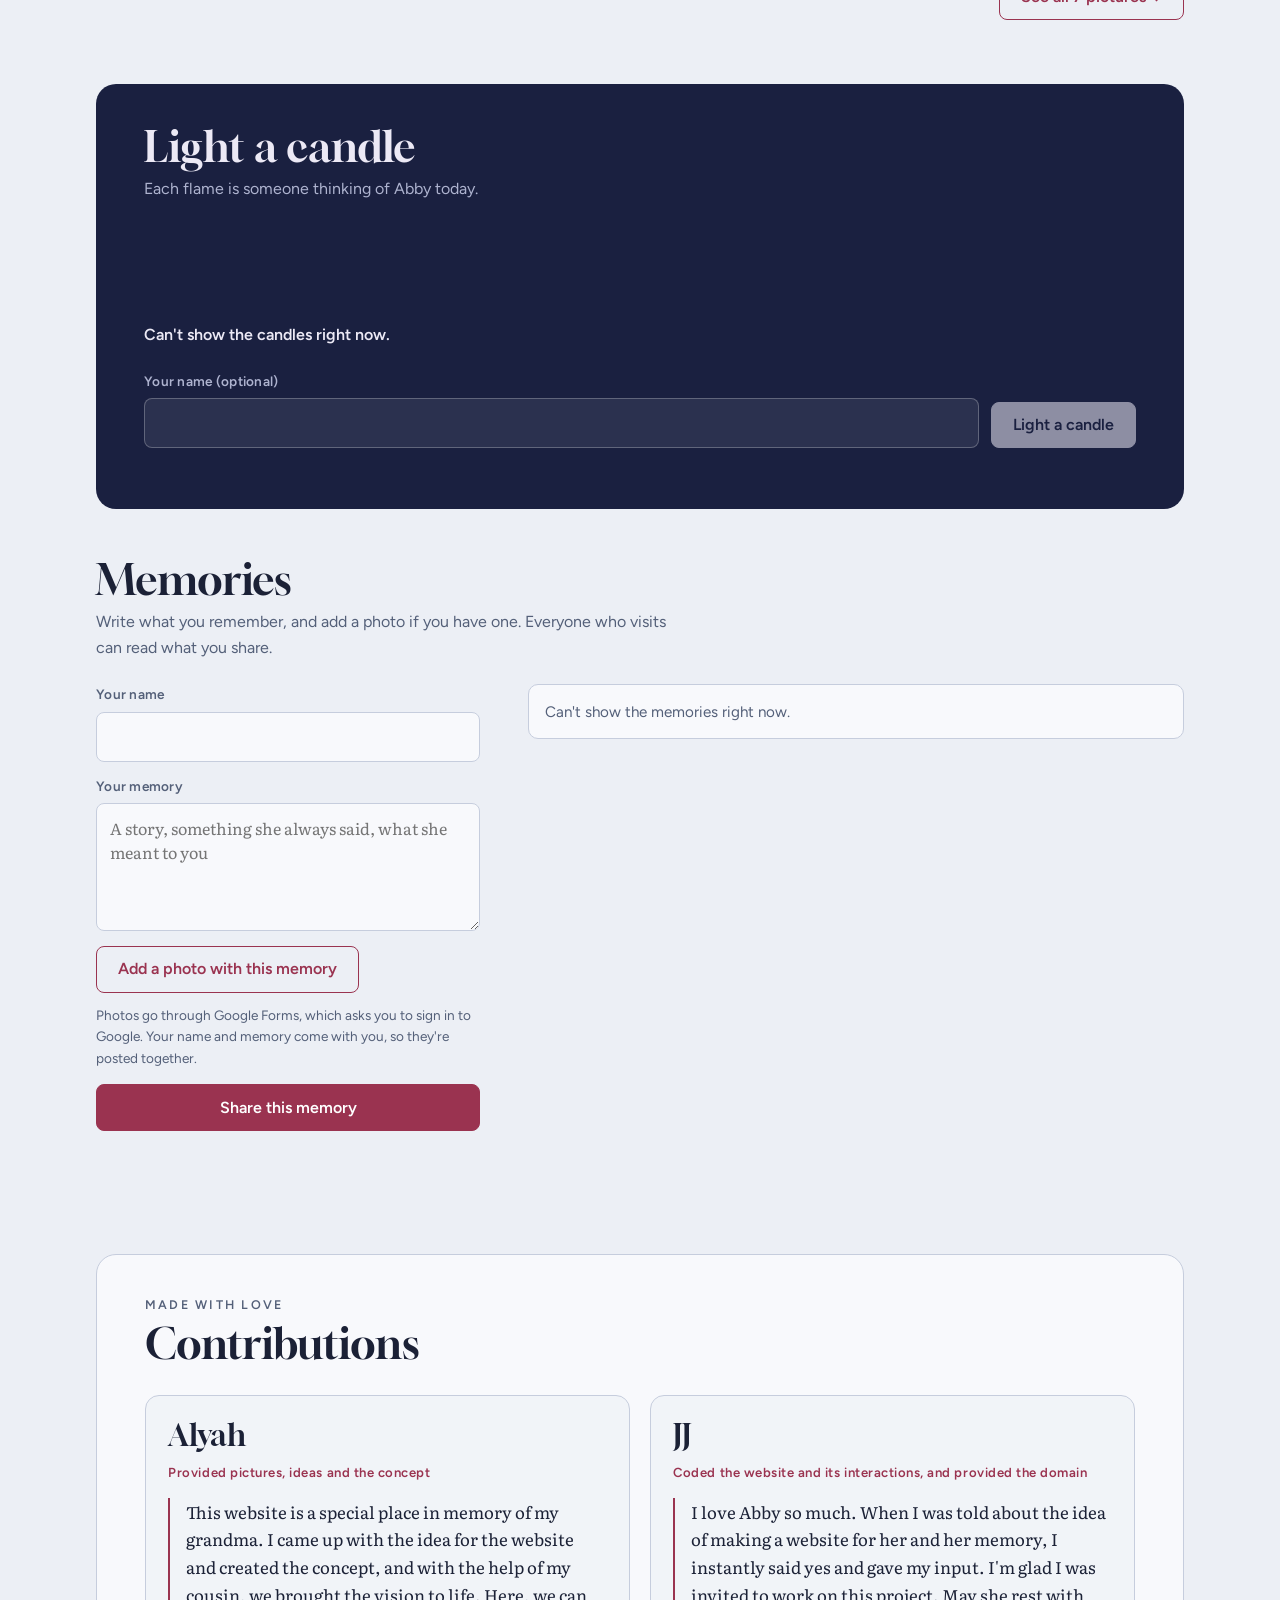
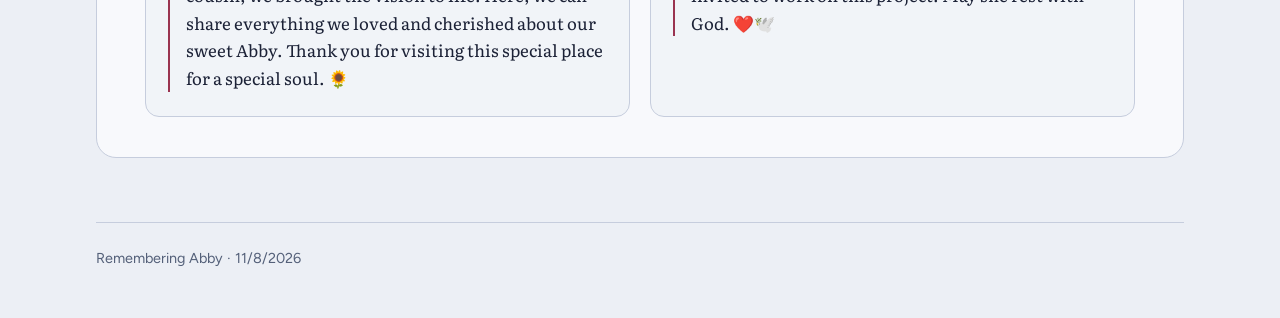
==== commit 108afb87: "Update index.html" ====
--- a/abby/index.html
+++ b/abby/index.html
@@ -25,7 +25,7 @@
     <div>
       <p class="eyebrow">In loving memory</p>
       <h1>Abby</h1>
-      <p class="date"><time datetime="2026-11-09">November 9, 2026</time></p>
+      <p class="date"><time datetime="2026-11-09">November 8, 2026</time></p>
       <p class="lede">This page holds the photos and stories of the people who loved her. Add a picture, write a memory, or light a candle.</p>
       <div class="cta">
         <a class="btn" href="#share">Share a memory</a>
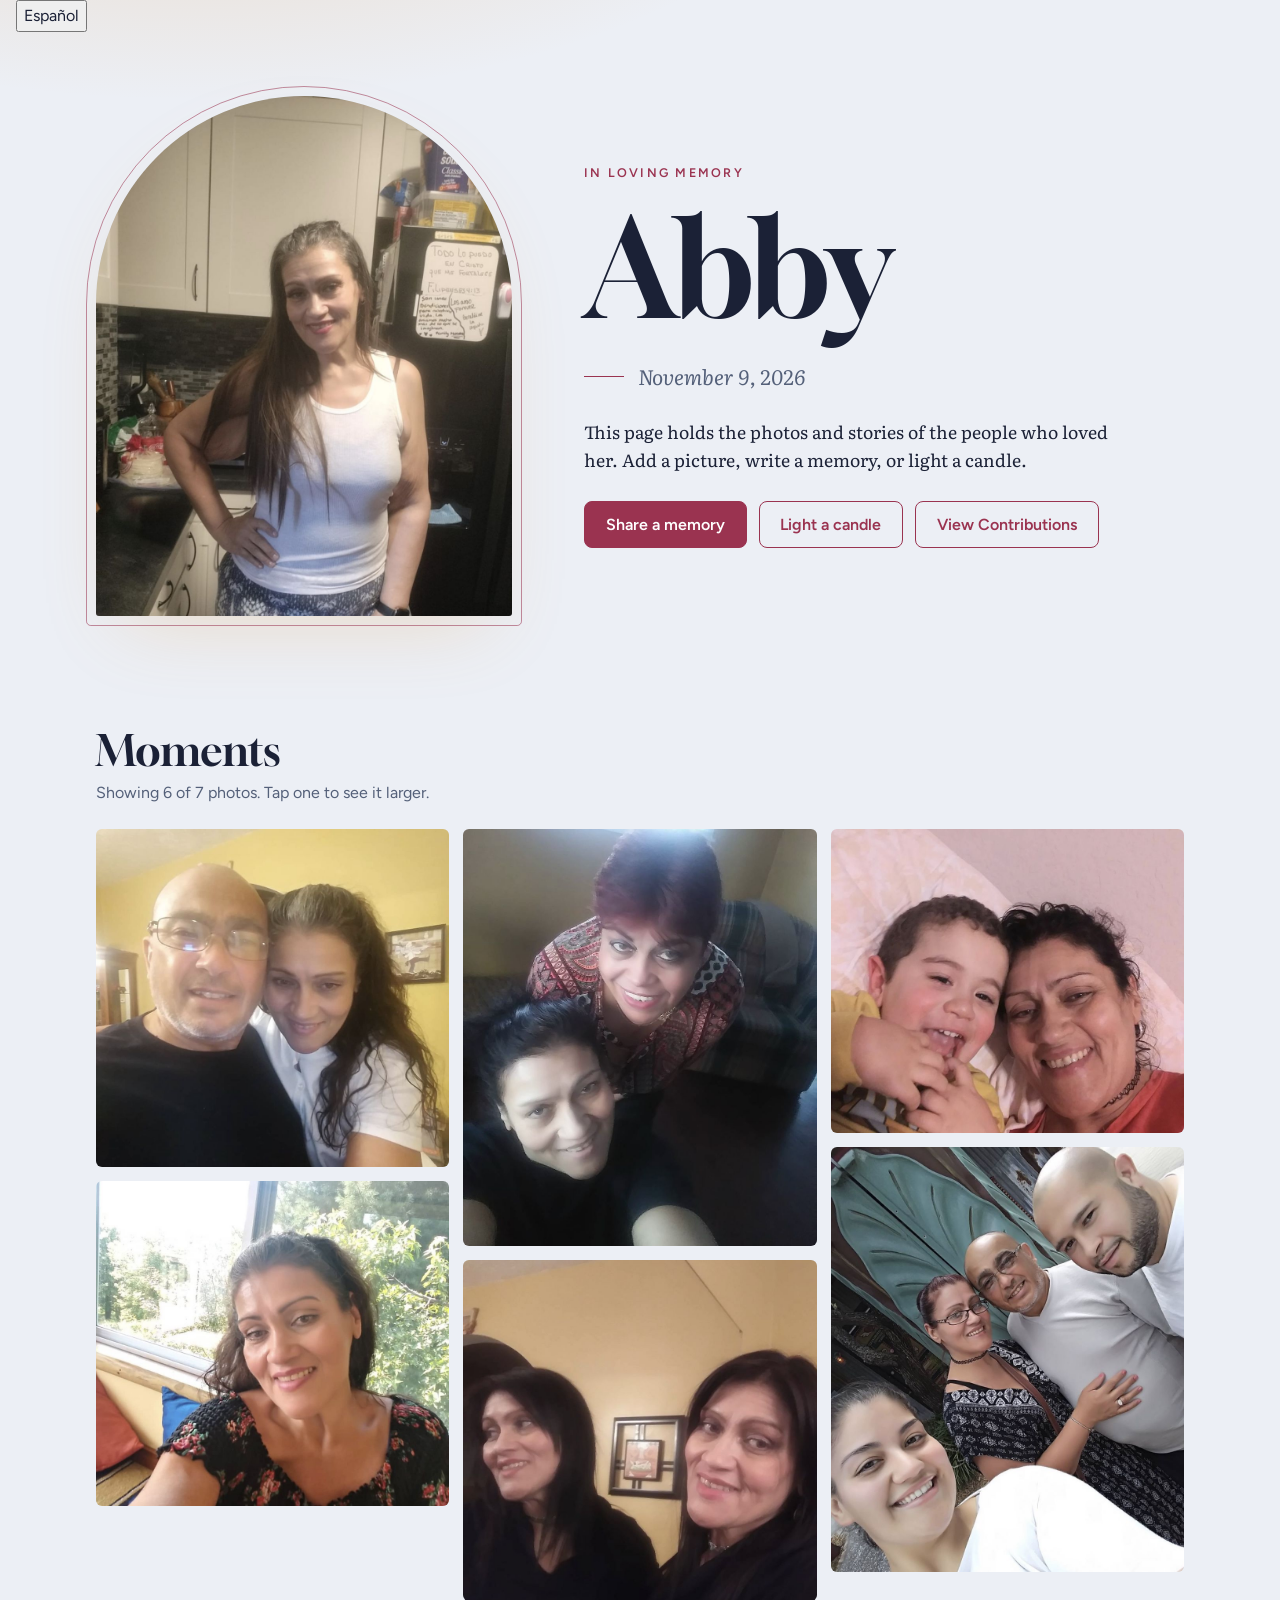
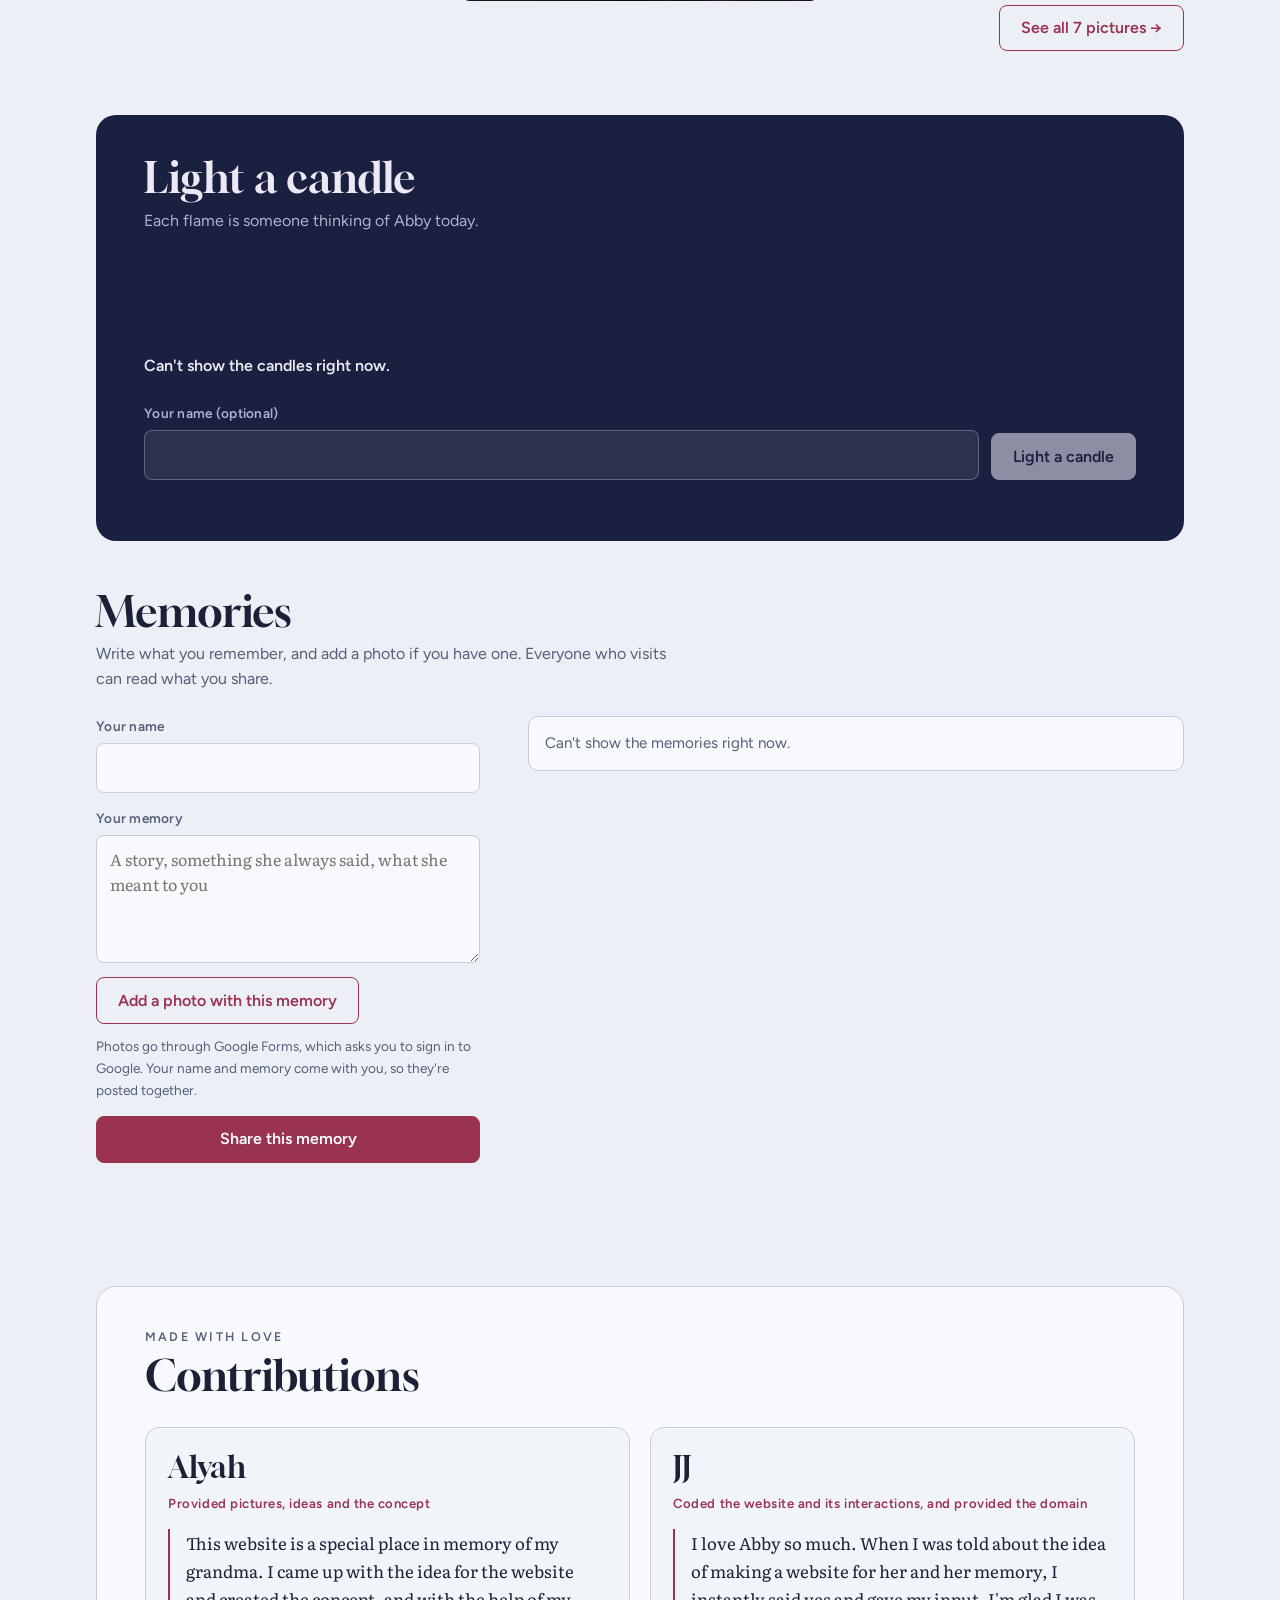
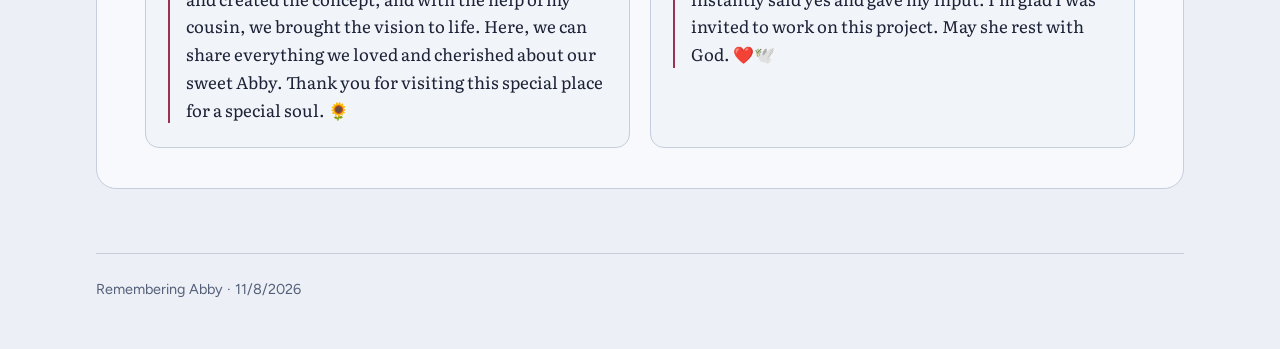
==== commit da566f33: "Update index.html" ====
--- a/abby/index.html
+++ b/abby/index.html
@@ -16,21 +16,32 @@
   </defs>
 </svg>
 
+<button class="lang-switch" id="lang-switch" type="button">Español</button>
+
+<dialog class="lang-dlg" id="lang-dlg" aria-labelledby="lang-title">
+  <p class="eyebrow">Remembering Abby · Recordando a Abby</p>
+  <h2 id="lang-title"><span lang="en">Choose your language</span><span lang="es">Elige tu idioma</span></h2>
+  <div class="lang-choices">
+    <button class="btn" type="button" data-lang="en" lang="en">English</button>
+    <button class="btn" type="button" data-lang="es" lang="es">Español</button>
+  </div>
+</dialog>
+
 <div class="wrap">
   <p class="preview-bar" id="preview-bar" hidden>Preview mode: the Google Forms aren't connected yet, so the memories and candles below are samples.</p>
   <header class="hero">
     <div class="arch">
-      <img src="img/hero.jpg" alt="Abby smiling in her kitchen with a hand on her hip" width="1000" height="1710">
+      <img src="img/hero.jpg" data-i18n-alt="heroAlt" alt="Abby smiling in her kitchen with a hand on her hip" width="1000" height="1710">
     </div>
     <div>
-      <p class="eyebrow">In loving memory</p>
+      <p class="eyebrow" data-i18n="heroEyebrow">In loving memory</p>
       <h1>Abby</h1>
-      <p class="date"><time datetime="2026-11-09">November 8, 2026</time></p>
-      <p class="lede">This page holds the photos and stories of the people who loved her. Add a picture, write a memory, or light a candle.</p>
+      <p class="date"><time datetime="2026-11-09" data-i18n="heroDate">November 9, 2026</time></p>
+      <p class="lede" data-i18n="lede">This page holds the photos and stories of the people who loved her. Add a picture, write a memory, or light a candle.</p>
       <div class="cta">
-        <a class="btn" href="#share">Share a memory</a>
-        <a class="btn ghost" href="#candle">Light a candle</a>
-        <a class="btn ghost" href="#contributions">View Contributions</a>
+        <a class="btn" href="#share" data-i18n="ctaShare">Share a memory</a>
+        <a class="btn ghost" href="#candle" data-i18n="ctaCandle">Light a candle</a>
+        <a class="btn ghost" href="#contributions" data-i18n="ctaContrib">View Contributions</a>
       </div>
     </div>
   </header>
@@ -38,56 +49,56 @@
   <main>
     <section class="section" id="moments" aria-labelledby="moments-h">
       <div class="section-head">
-        <h2 id="moments-h">Moments</h2>
-        <p id="gallery-count">Tap a photo to see it larger.</p>
+        <h2 id="moments-h" data-i18n="momentsH">Moments</h2>
+        <p id="gallery-count" data-i18n="galleryHint">Tap a photo to see it larger.</p>
       </div>
       <div class="gallery" id="gallery"></div>
-      <div class="see-more-row"><a class="btn ghost" id="see-more" href="photos.html">See more pictures →</a></div>
+      <div class="see-more-row"><a class="btn ghost" id="see-more" href="photos.html" data-i18n="seeMore">See more pictures →</a></div>
     </section>
 
     <section class="band" id="candle" aria-labelledby="candle-h">
       <div class="section-head">
-        <h2 id="candle-h">Light a candle</h2>
-        <p>Each flame is someone thinking of Abby today.</p>
+        <h2 id="candle-h" data-i18n="candleH">Light a candle</h2>
+        <p data-i18n="candleSub">Each flame is someone thinking of Abby today.</p>
       </div>
       <div class="flames" id="flames" role="list" aria-label="Candles lit for Abby"></div>
-      <p class="candle-count" id="candle-count" role="status">Loading candles…</p>
+      <p class="candle-count" id="candle-count" role="status" data-i18n="candleLoading">Loading candles…</p>
       <p class="candle-names" id="candle-names"></p>
       <button class="names-btn" type="button" id="names-btn" hidden>See all names</button>
       <form class="candle-form" id="candle-form">
         <div class="field">
-          <label for="candle-name">Your name (optional)</label>
+          <label for="candle-name" data-i18n="candleNameLabel">Your name (optional)</label>
           <input type="text" id="candle-name" maxlength="60" autocomplete="name">
         </div>
-        <button class="btn" type="submit" id="candle-btn" disabled>Light a candle</button>
+        <button class="btn" type="submit" id="candle-btn" disabled data-i18n="lightCandle">Light a candle</button>
       </form>
       <p class="status" id="candle-status" role="status"></p>
     </section>
 
     <section class="section" id="share" aria-labelledby="share-h">
       <div class="section-head">
-        <h2 id="share-h">Memories</h2>
-        <p>Write what you remember, and add a photo if you have one. Everyone who visits can read what you share.</p>
+        <h2 id="share-h" data-i18n="memoriesH">Memories</h2>
+        <p data-i18n="memoriesSub">Write what you remember, and add a photo if you have one. Everyone who visits can read what you share.</p>
       </div>
       <div class="share">
         <form class="form" id="memory-form" novalidate>
           <div class="field">
-            <label for="m-name">Your name</label>
+            <label for="m-name" data-i18n="nameLabel">Your name</label>
             <input type="text" id="m-name" maxlength="60" autocomplete="name">
           </div>
           <div class="field">
-            <label for="m-text">Your memory</label>
-            <textarea id="m-text" maxlength="1500" placeholder="A story, something she always said, what she meant to you"></textarea>
+            <label for="m-text" data-i18n="memoryLabel">Your memory</label>
+            <textarea id="m-text" maxlength="1500" data-i18n-ph="memoryPh" placeholder="A story, something she always said, what she meant to you"></textarea>
           </div>
           <div class="photo-row">
-            <a class="btn ghost" id="m-photo-btn" href="#" target="_blank" rel="noopener">Add a photo with this memory</a>
-            <p class="hint">Photos go through Google Forms, which asks you to sign in to Google. Your name and memory come with you, so they're posted together.</p>
+            <a class="btn ghost" id="m-photo-btn" href="#" target="_blank" rel="noopener" data-i18n="addPhoto">Add a photo with this memory</a>
+            <p class="hint" data-i18n="photoHint">Photos go through Google Forms, which asks you to sign in to Google. Your name and memory come with you, so they're posted together.</p>
           </div>
-          <button class="btn" type="submit" id="m-submit" disabled>Share this memory</button>
+          <button class="btn" type="submit" id="m-submit" disabled data-i18n="shareBtn">Share this memory</button>
           <p class="status" id="m-status" role="status"></p>
         </form>
         <div class="wall" id="wall" aria-live="polite">
-          <p class="notice" id="wall-note">Loading memories…</p>
+          <p class="notice" id="wall-note" data-i18n="memLoading">Loading memories…</p>
         </div>
       </div>
     </section>
@@ -95,46 +106,46 @@
 
   <section class="contrib" id="contributions" aria-labelledby="contrib-h">
     <div class="section-head">
-      <p class="eyebrow">Made with love</p>
-      <h2 id="contrib-h">Contributions</h2>
+      <p class="eyebrow" data-i18n="contribEyebrow">Made with love</p>
+      <h2 id="contrib-h" data-i18n="contribH">Contributions</h2>
     </div>
     <div class="people">
       <article class="person">
         <h3>Alyah</h3>
-        <p class="role">Provided pictures, ideas and the concept</p>
-        <blockquote>This website is a special place in memory of my grandma. I came up with the idea for the website and created the concept, and with the help of my cousin, we brought the vision to life. Here, we can share everything we loved and cherished about our sweet Abby. Thank you for visiting this special place for a special soul. 🌻</blockquote>
+        <p class="role" data-i18n="roleAlyah">Provided pictures, ideas and the concept</p>
+        <blockquote data-i18n="quoteAlyah">This website is a special place in memory of my grandma. I came up with the idea for the website and created the concept, and with the help of my cousin, we brought the vision to life. Here, we can share everything we loved and cherished about our sweet Abby. Thank you for visiting this special place for a special soul. 🌻</blockquote>
       </article>
       <article class="person">
         <h3>JJ</h3>
-        <p class="role">Coded the website and its interactions, and provided the domain</p>
-        <blockquote>I love Abby so much. When I was told about the idea of making a website for her and her memory, I instantly said yes and gave my input. I'm glad I was invited to work on this project. May she rest with God. ❤️🕊️</blockquote>
+        <p class="role" data-i18n="roleJJ">Coded the website and its interactions, and provided the domain</p>
+        <blockquote data-i18n="quoteJJ">I love Abby so much. When I was told about the idea of making a website for her and her memory, I instantly said yes and gave my input. I'm glad I was invited to work on this project. May she rest with God. ❤️🕊️</blockquote>
       </article>
     </div>
   </section>
 
-  <footer>Remembering Abby · 11/8/2026</footer>
+  <footer data-i18n="footer">Remembering Abby · 11/8/2026</footer>
 </div>
 
 <dialog class="names-dlg" id="names-dlg" aria-labelledby="nd-title">
   <div class="nd-head">
-    <h3 id="nd-title">Candles lit for Abby</h3>
-    <button class="nd-close" id="nd-close" type="button" aria-label="Close list">&times;</button>
+    <h3 id="nd-title" data-i18n="namesTitle">Candles lit for Abby</h3>
+    <button class="nd-close" id="nd-close" type="button" data-i18n-aria="closeList" aria-label="Close list">&times;</button>
   </div>
   <ul id="nd-list"></ul>
   <p class="nd-foot" id="nd-foot"></p>
 </dialog>
 
-<div class="lb" id="lb" hidden role="dialog" aria-modal="true" aria-label="Photo viewer">
-  <button class="close" id="lb-close" type="button" aria-label="Close photo">&times;</button>
-  <button class="prev" id="lb-prev" type="button" aria-label="Previous photo">&#8249;</button>
+<div class="lb" id="lb" hidden role="dialog" aria-modal="true" data-i18n-aria="viewer" aria-label="Photo viewer">
+  <button class="close" id="lb-close" type="button" data-i18n-aria="closePhoto" aria-label="Close photo">&times;</button>
+  <button class="prev" id="lb-prev" type="button" data-i18n-aria="prevPhoto" aria-label="Previous photo">&#8249;</button>
   <figure>
     <img id="lb-img" alt="">
     <figcaption id="lb-cap"></figcaption>
     <div class="lb-react" id="lb-react"></div>
   </figure>
-  <button class="next" id="lb-next" type="button" aria-label="Next photo">&#8250;</button>
+  <button class="next" id="lb-next" type="button" data-i18n-aria="nextPhoto" aria-label="Next photo">&#8250;</button>
 </div>
 
 <script src="app.js"></script>
 
-</body></html>
+</body></html>
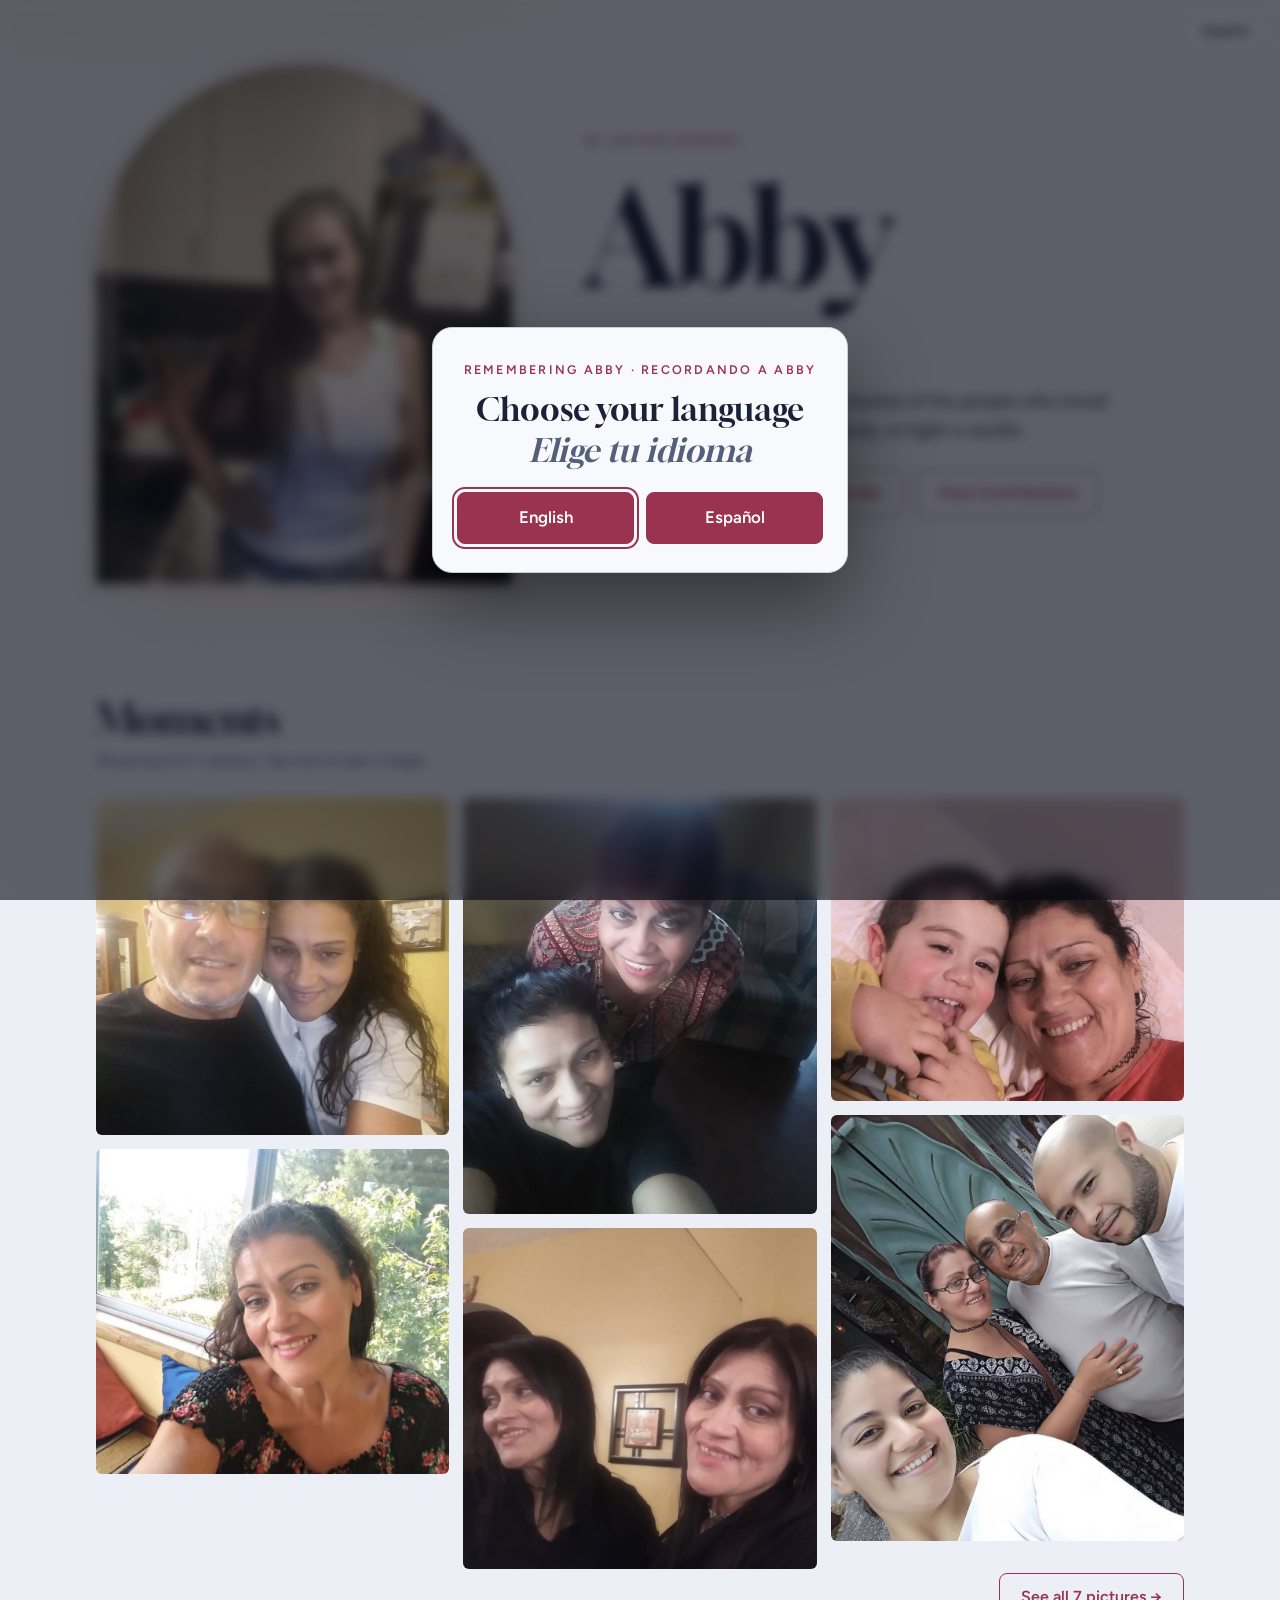
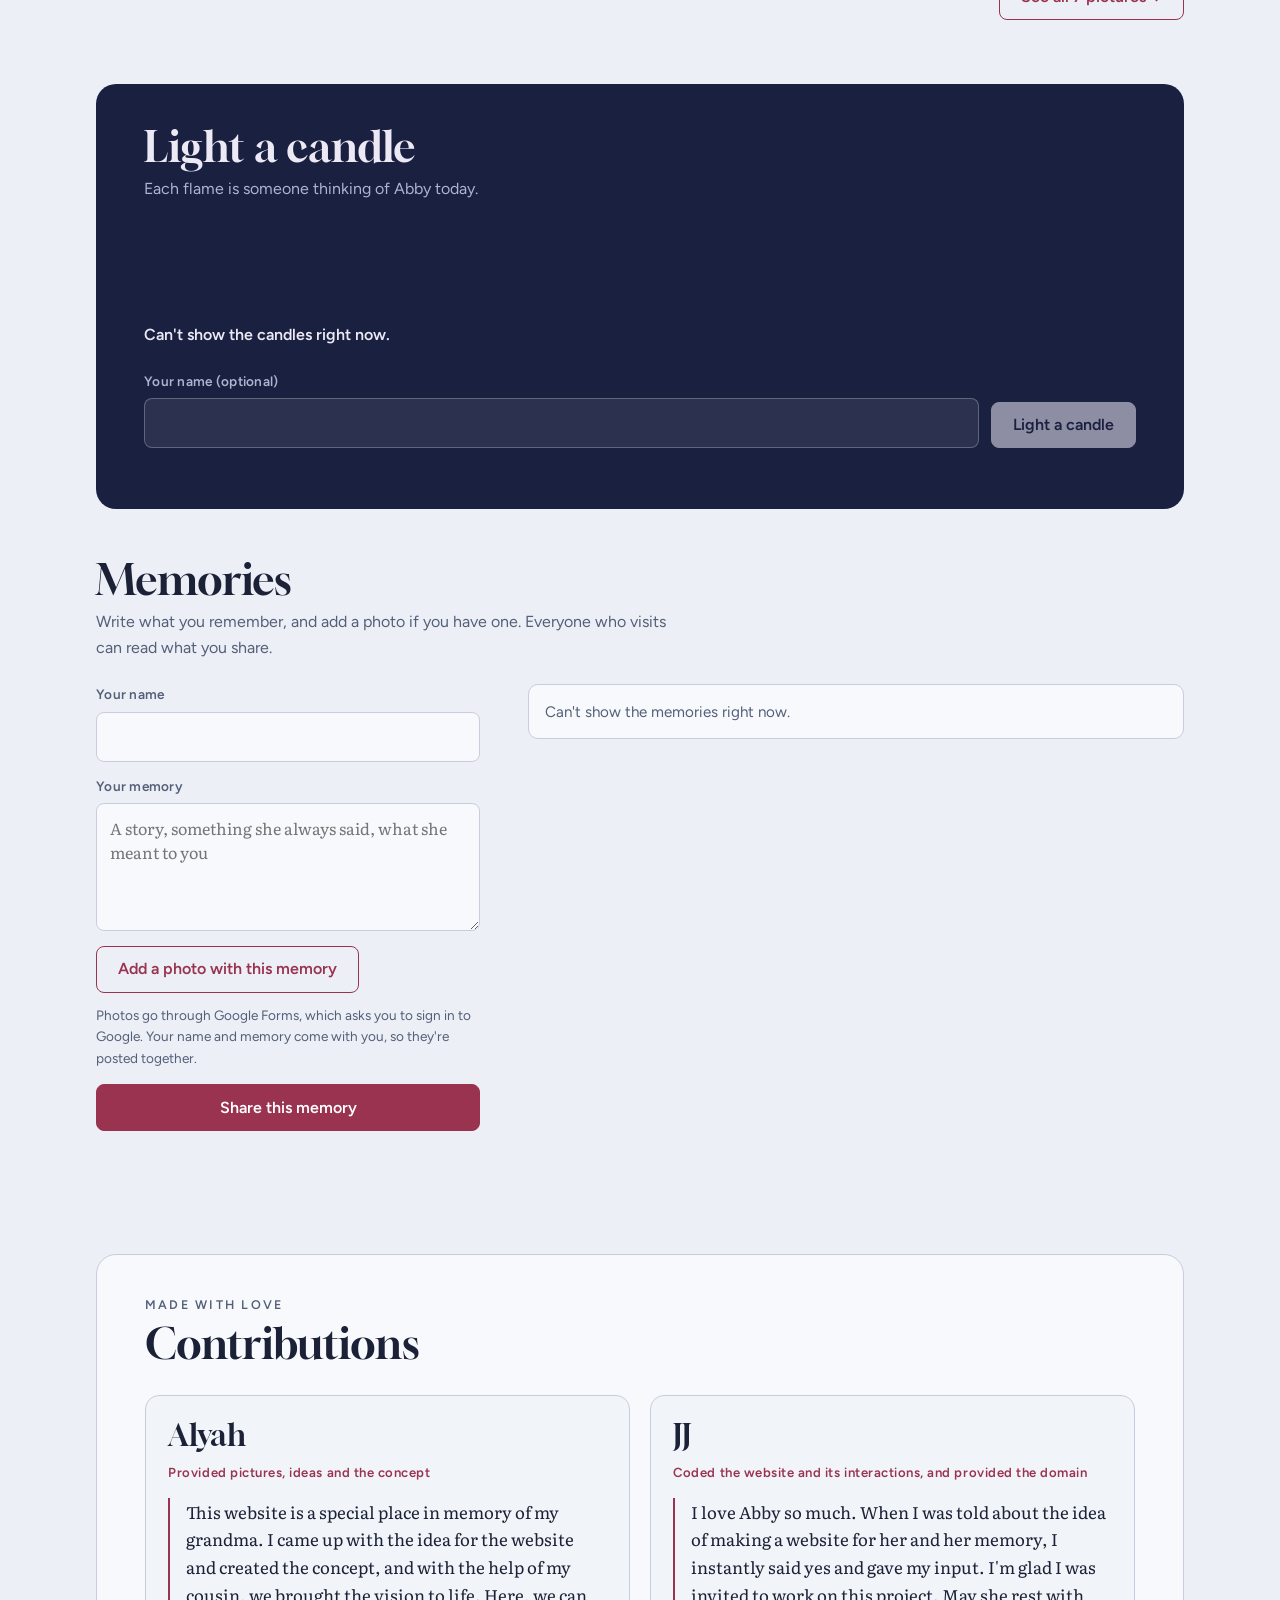
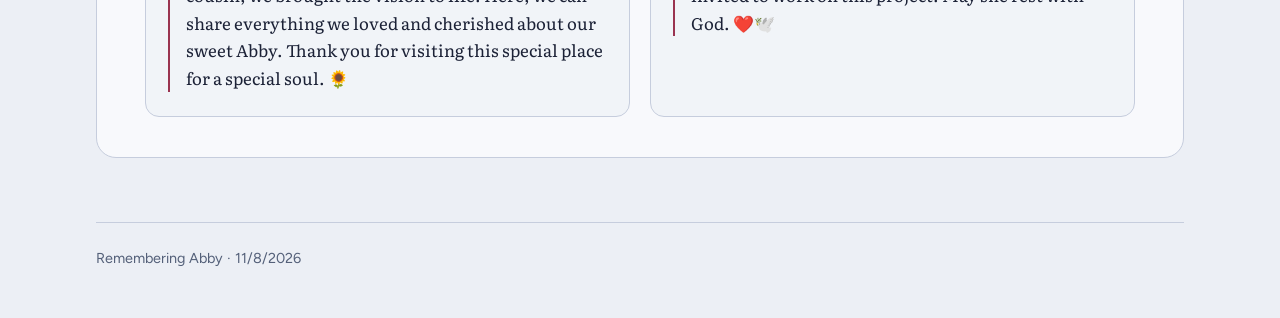
==== commit 80a5acad: "Update index.html" ====
--- a/abby/index.html
+++ b/abby/index.html
@@ -36,7 +36,7 @@
     <div>
       <p class="eyebrow" data-i18n="heroEyebrow">In loving memory</p>
       <h1>Abby</h1>
-      <p class="date"><time datetime="2026-11-09" data-i18n="heroDate">November 9, 2026</time></p>
+      <p class="date"><time datetime="2026-11-08" data-i18n="heroDate">November 8, 2026</time></p>
       <p class="lede" data-i18n="lede">This page holds the photos and stories of the people who loved her. Add a picture, write a memory, or light a candle.</p>
       <div class="cta">
         <a class="btn" href="#share" data-i18n="ctaShare">Share a memory</a>
--- a/abby/style.css
+++ b/abby/style.css
@@ -276,3 +276,15 @@
 .lb .lb-react .likes { color: var(--scrim-fg); }
 .lb .lb-react .likes.zero { color: rgba(242, 240, 248, 0.7); }
 .lb img { max-height: calc(100dvh - 11rem); }
+
+/* Language pop-up and switch */
+.lang-switch { position: absolute; top: calc(12px + env(safe-area-inset-top, 0px)); right: max(16px, env(safe-area-inset-right)); z-index: 5; min-height: 36px; padding: 0.35rem 0.9rem; border-radius: 999px; border: 1px solid var(--line); background: var(--surface); color: var(--fg); font: 600 0.85rem var(--ui); cursor: pointer; }
+.lang-switch:hover { border-color: var(--accent); color: var(--accent); }
+.lang-switch.in-bar { position: static; }
+.lang-dlg { width: min(26rem, calc(100vw - 32px)); padding: 2rem 1.5rem 1.75rem; border: 1px solid var(--line); border-radius: 20px; background: var(--surface); color: var(--fg); text-align: center; box-shadow: 0 30px 80px rgba(0, 0, 0, 0.45); }
+.lang-dlg::backdrop { background: rgba(6, 8, 18, 0.62); -webkit-backdrop-filter: blur(6px); backdrop-filter: blur(6px); }
+.lang-dlg h2 { display: grid; gap: 0.15rem; margin: 0.6rem 0 1.4rem; font-size: clamp(1.6rem, 6vw, 2rem); line-height: 1.2; }
+.lang-dlg h2 span + span { color: var(--muted); font-style: italic; }
+.lang-choices { display: grid; grid-template-columns: 1fr 1fr; gap: 0.75rem; }
+.lang-choices .btn { width: 100%; min-height: 52px; font-size: 1.05rem; }
+@media (max-width: 779px) { .lang-switch:not(.in-bar) ~ .wrap .hero { padding-top: 3.75rem; } }
